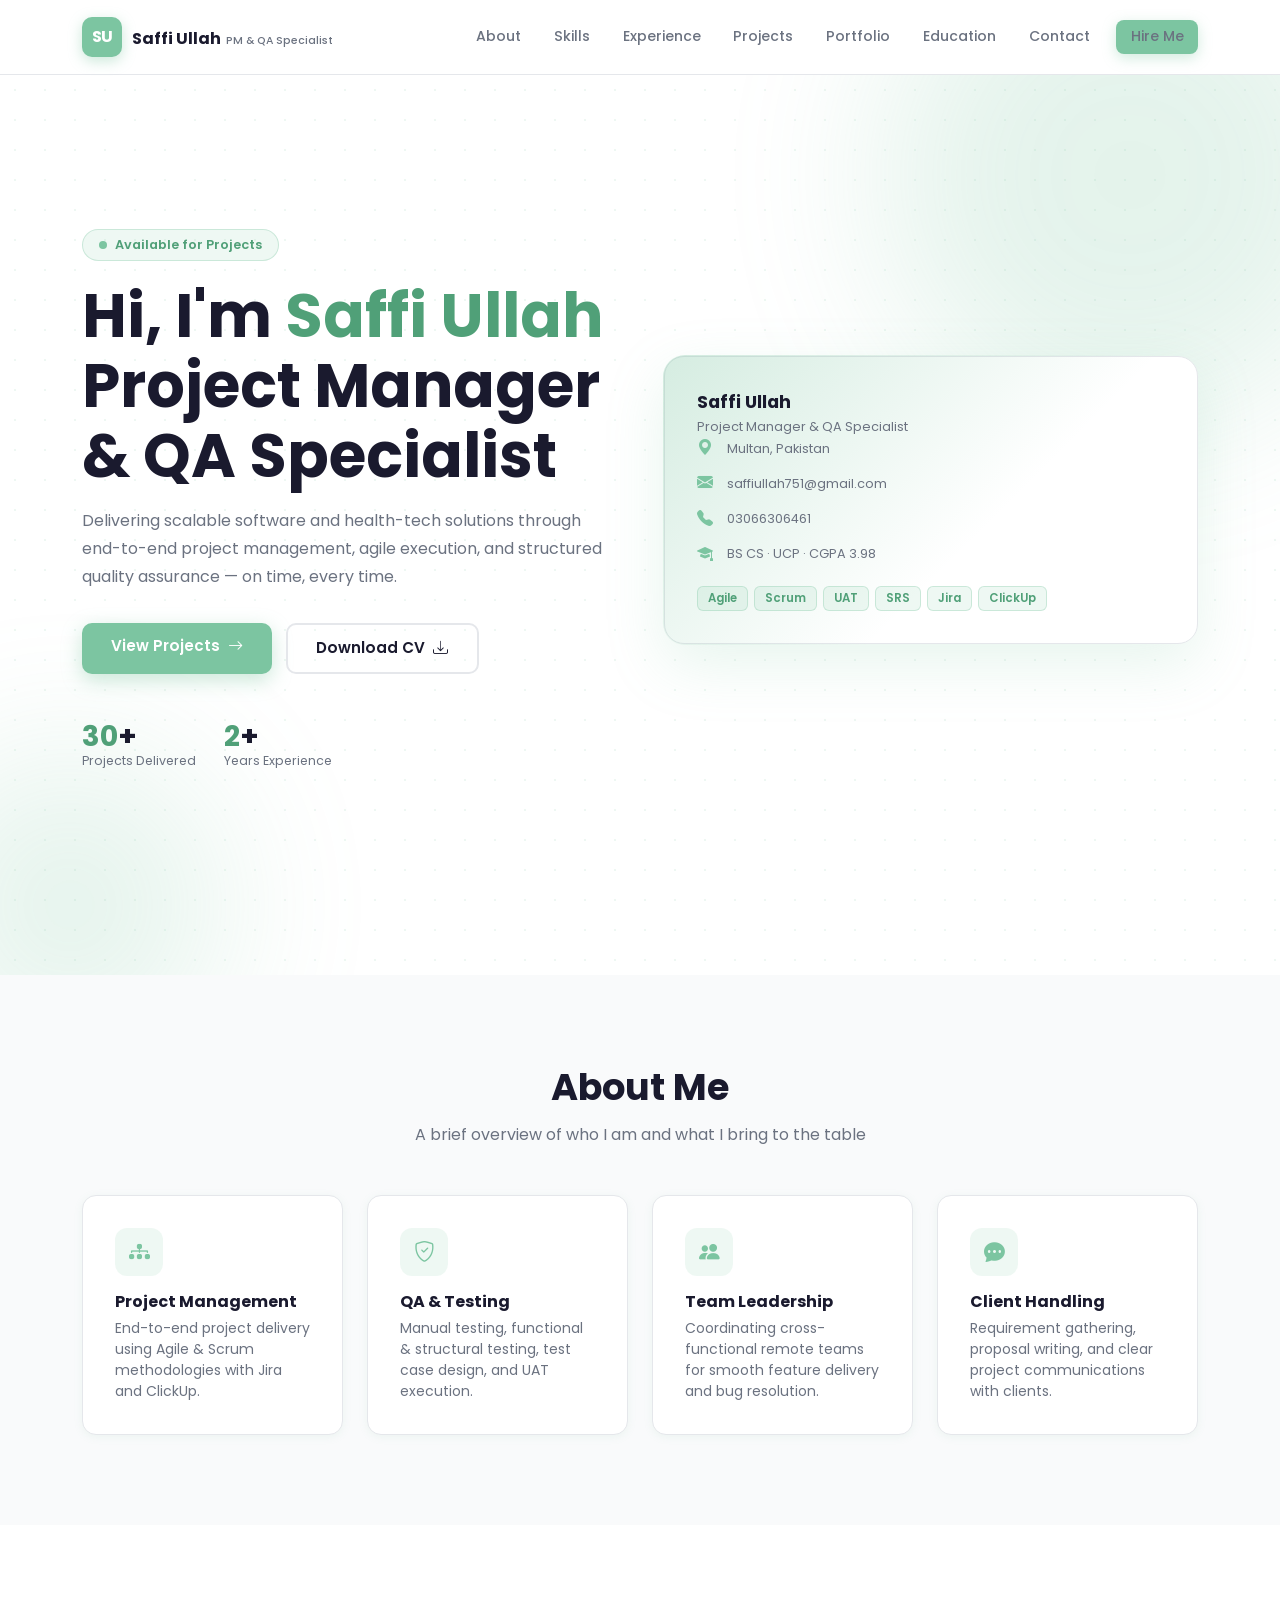
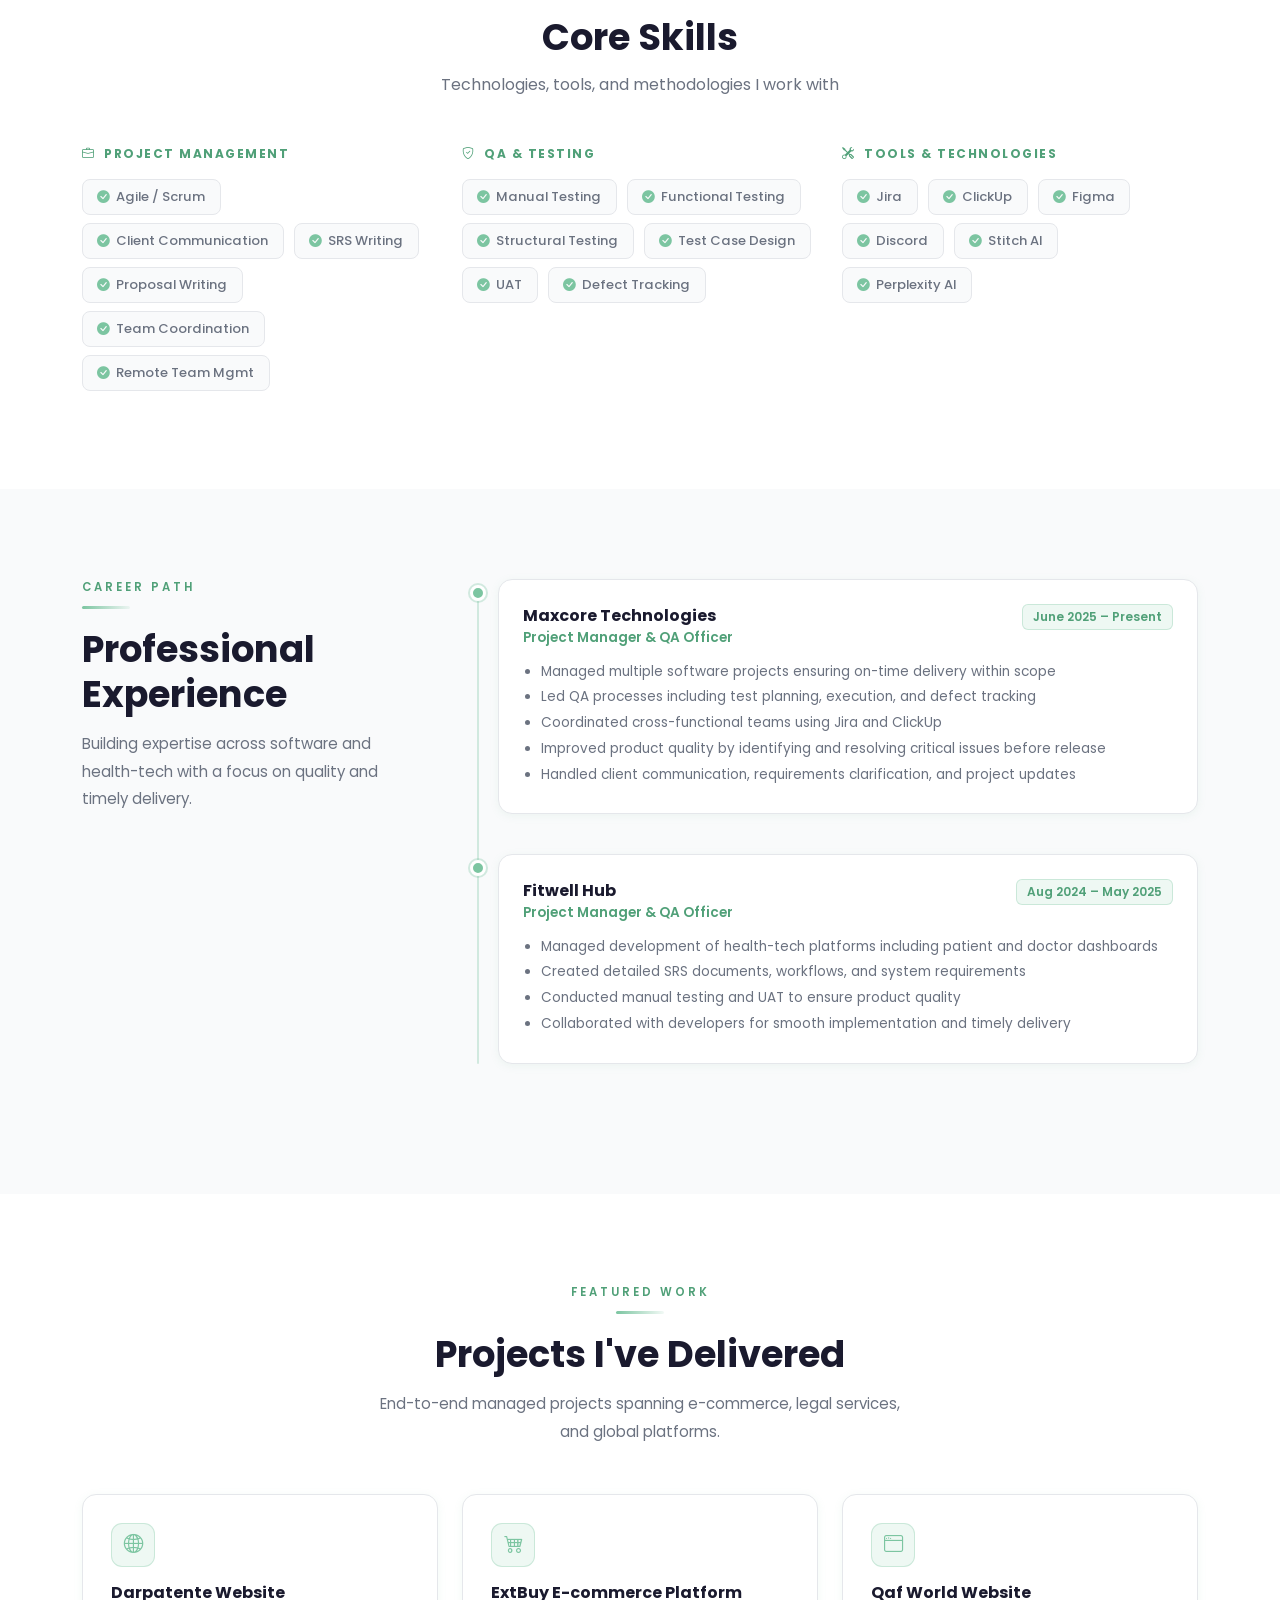
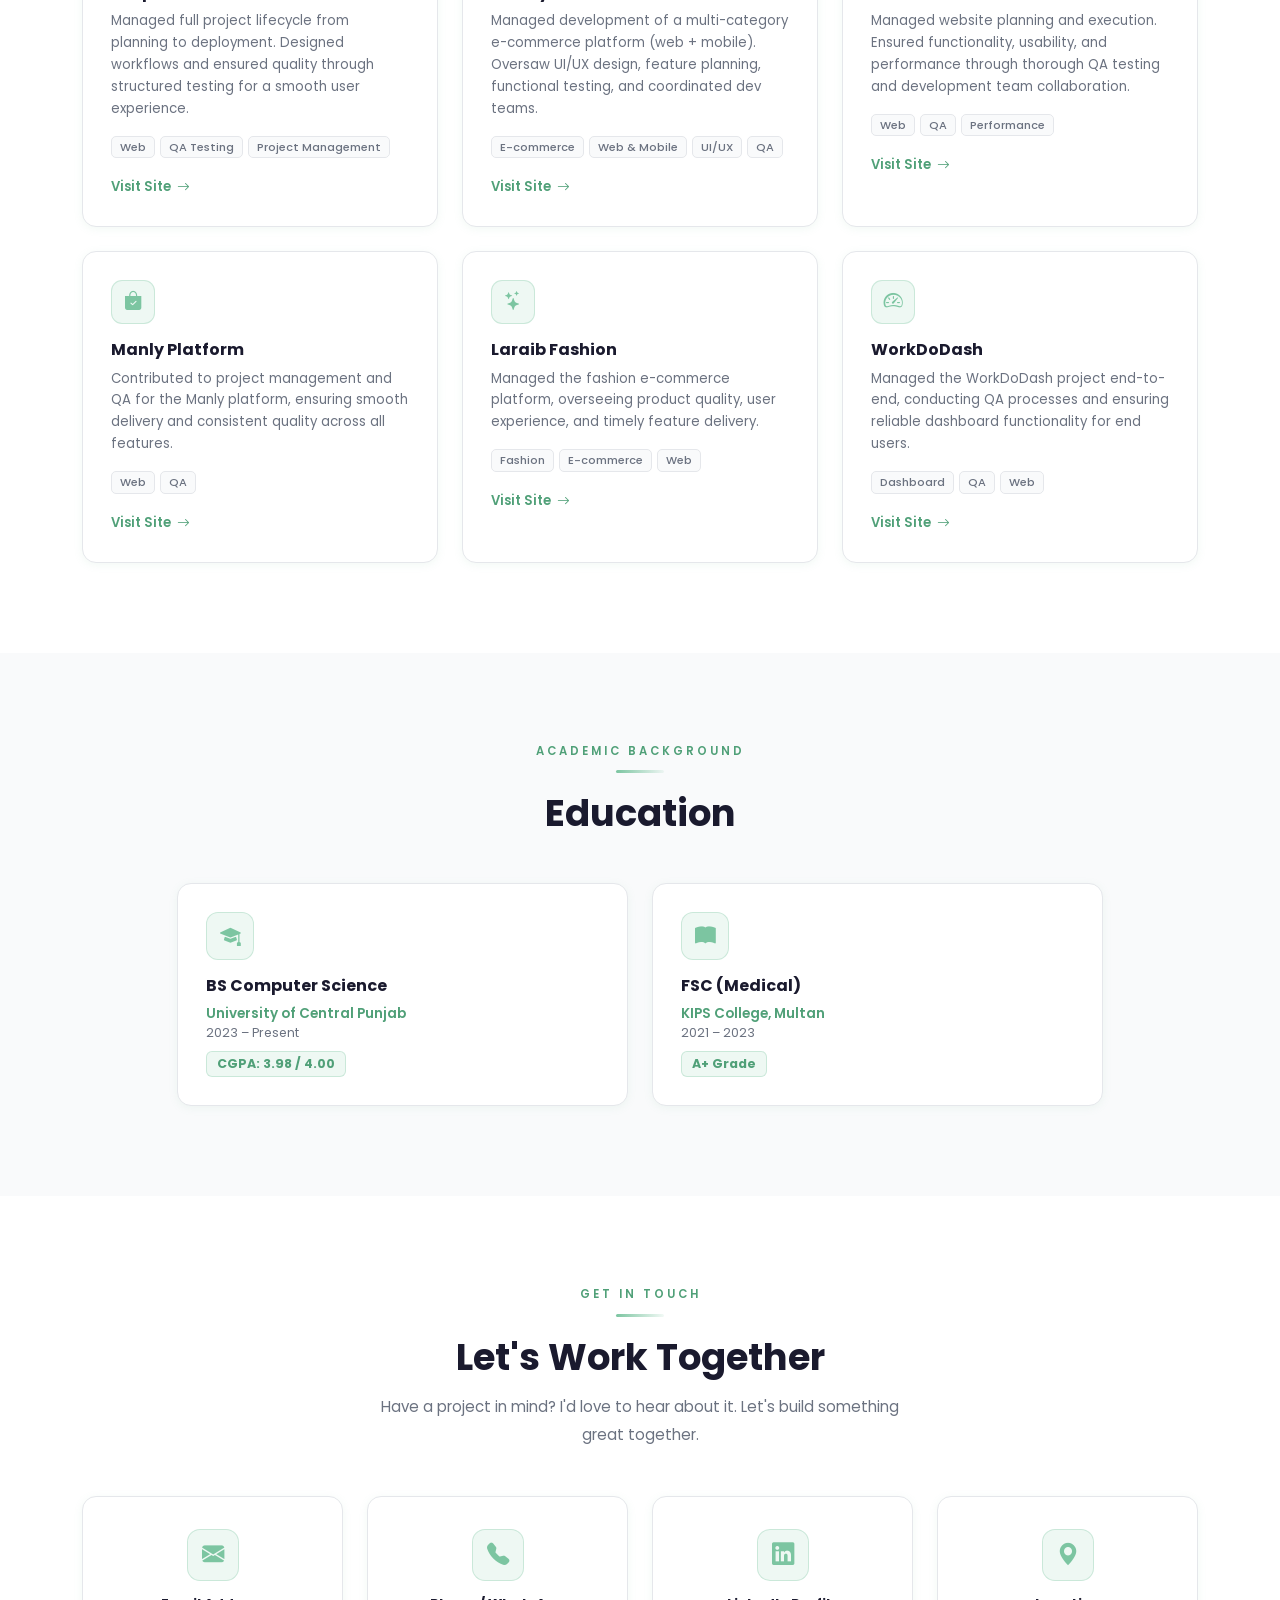
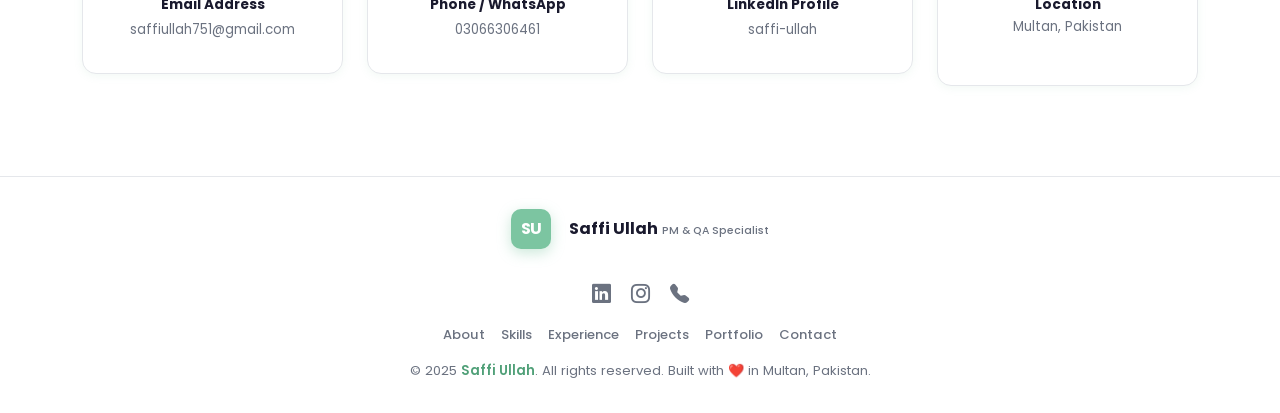
==== index.html @ de051c97 "add new portfolio items, update hero section, and implement theme-based stylesheet" ====
<!DOCTYPE html>
<html lang="en">

<head>
  <meta charset="UTF-8" />
  <meta name="viewport" content="width=device-width, initial-scale=1.0" />
  <title>Saffi Ullah – Project Manager & QA Specialist</title>
  <link
    href="https://fonts.googleapis.com/css2?family=Poppins:ital,wght@0,400;0,500;0,600;0,700;1,400;1,500;1,600;1,700&display=swap"
    rel="stylesheet" />
  <link href="https://cdn.jsdelivr.net/npm/bootstrap@5.3.3/dist/css/bootstrap.min.css" rel="stylesheet" />
  <link href="https://cdn.jsdelivr.net/npm/bootstrap-icons@1.11.3/font/bootstrap-icons.min.css" rel="stylesheet" />
  <link rel="stylesheet" href="assets/style.css">
</head>

<body>

  <!-- ═══════════════════════ NAVBAR ═══════════════════════ -->
  <nav class="navbar navbar-expand-lg" id="mainNav">
    <div class="container">
      <a class="navbar-brand" href="index.html">
        <div class="logo-mark">SU</div>
        <div class="logo-text">
          <span class="logo-name">Saffi Ullah</span>
          <span class="logo-role">PM & QA Specialist</span>
        </div>
      </a>
      <button class="navbar-toggler" type="button" data-bs-toggle="collapse" data-bs-target="#navMenu">
        <i class="bi bi-list" style="font-size:1.5rem;"></i>
      </button>
      <div class="collapse navbar-collapse justify-content-end" id="navMenu">
        <ul class="navbar-nav align-items-lg-center gap-lg-1">
          <li class="nav-item"><a class="nav-link" href="#about">About</a></li>
          <li class="nav-item"><a class="nav-link" href="#skills">Skills</a></li>
          <li class="nav-item"><a class="nav-link" href="#experience">Experience</a></li>
          <li class="nav-item"><a class="nav-link" href="#projects">Projects</a></li>
          <li class="nav-item"><a class="nav-link" href="portofolio.html">Portfolio</a></li>
          <li class="nav-item"><a class="nav-link" href="#education">Education</a></li>
          <li class="nav-item"><a class="nav-link" href="#contact">Contact</a></li>
          <li class="nav-item ms-lg-2"><a class="nav-link btn-hire" href="#contact">Hire Me</a></li>
        </ul>
      </div>
    </div>
  </nav>

  <!-- ═══════════════════════ HERO ═══════════════════════ -->
  <section id="hero">
    <div class="hero-blob blob-1"></div>
    <div class="hero-blob blob-2"></div>
    <div class="hero-dots"></div>
    <div class="container position-relative">
      <div class="row align-items-center g-5">
        <div class="col-lg-6">
          <div class="hero-badge"><span class="dot"></span> Available for Projects</div>
          <h1 class="hero-title">
            Hi, I'm <span class="accent-word">Saffi Ullah</span><br>
            Project Manager<br>& QA Specialist
          </h1>
          <p class="hero-desc">
            Delivering scalable software and health-tech solutions through end-to-end project management, agile
            execution, and structured quality assurance — on time, every time.
          </p>
          <div class="hero-actions">
            <a href="portofolio.html" class="btn-primary-accent">View Projects &nbsp;<i
                class="bi bi-arrow-right"></i></a>
            <a href="assets/CV/Saffi Ullah - Professional Cv.pdf" download target="_blank"
              class="btn-outline-accent">Download
              CV &nbsp;<i class="bi bi-download"></i></a>
          </div>
          <div class="hero-stats">
            <div class="stat-item">
              <div class="stat-num"><span>30</span>+</div>
              <div class="stat-label">Projects Delivered</div>
            </div>
            <div class="stat-item">
              <div class="stat-num"><span>2</span>+</div>
              <div class="stat-label">Years Experience</div>
            </div>
          </div>
        </div>
        <div class="col-lg-6">
          <div class="hero-card">
            <div style="display:flex; align-items:center; justify-content:center; flex-wrap:wrap;">
              <div style="flex: 1 1 auto;">
                <div class="hc-name">Saffi Ullah</div>
                <div class="hc-role">Project Manager & QA Specialist</div>
              </div>

              <!-- Profile Image -->


            </div>

            <!-- <hr class="hc-divider" /> -->
            <div class="hc-info-row"><i class="bi bi-geo-alt-fill"></i><span>Multan, Pakistan</span></div>
            <div class="hc-info-row"><i class="bi bi-envelope-fill"></i><span>saffiullah751@gmail.com</span></div>
            <div class="hc-info-row"><i class="bi bi-telephone-fill"></i><span>03066306461</span></div>
            <div class="hc-info-row"><i class="bi bi-mortarboard-fill"></i><span>BS CS · UCP · CGPA 3.98</span></div>
            <div class="hc-tags">
              <span class="hc-tag">Agile</span>
              <span class="hc-tag">Scrum</span>
              <span class="hc-tag">UAT</span>
              <span class="hc-tag">SRS</span>
              <span class="hc-tag">Jira</span>
              <span class="hc-tag">ClickUp</span>
            </div>
          </div>
        </div>
      </div>
    </div>
  </section>

  <!-- ═══════════════════════ ABOUT ═══════════════════════ -->
  <section id="about">
    <div class="container">
      <div class="text-center mb-5 reveal">
        <div class="accent-line mx-auto"></div>
        <h2 class="section-title">About Me</h2>
        <p class="section-sub">A brief overview of who I am and what I bring to the table</p>
      </div>
      <div class="row g-4">
        <div class="col-md-6 col-lg-3 reveal delay-1">
          <div class="about-card">
            <div class="about-icon"><i class="bi bi-diagram-3-fill"></i></div>
            <h5>Project Management</h5>
            <p>End-to-end project delivery using Agile & Scrum methodologies with Jira and ClickUp.</p>
          </div>
        </div>
        <div class="col-md-6 col-lg-3 reveal delay-2">
          <div class="about-card">
            <div class="about-icon"><i class="bi bi-shield-check"></i></div>
            <h5>QA & Testing</h5>
            <p>Manual testing, functional & structural testing, test case design, and UAT execution.</p>
          </div>
        </div>
        <div class="col-md-6 col-lg-3 reveal delay-3">
          <div class="about-card">
            <div class="about-icon"><i class="bi bi-people-fill"></i></div>
            <h5>Team Leadership</h5>
            <p>Coordinating cross-functional remote teams for smooth feature delivery and bug resolution.</p>
          </div>
        </div>
        <div class="col-md-6 col-lg-3 reveal delay-4">
          <div class="about-card">
            <div class="about-icon"><i class="bi bi-chat-dots-fill"></i></div>
            <h5>Client Handling</h5>
            <p>Requirement gathering, proposal writing, and clear project communications with clients.</p>
          </div>
        </div>
      </div>
    </div>
  </section>

  <!-- ===== SKILLS ===== -->
  <section id="skills">
    <div class="container">
      <div class="text-center mb-5 reveal">
        <div class="accent-line mx-auto"></div>
        <h2 class="section-title">Core Skills</h2>
        <p class="section-sub">Technologies, tools, and methodologies I work with</p>
      </div>
      <div class="row g-4">
        <div class="col-md-4 reveal delay-1">
          <div class="skill-group-title"><i class="bi bi-briefcase me-1"></i> Project Management</div>
          <div>
            <span class="skill-pill"><i class="bi bi-check-circle-fill"></i> Agile / Scrum</span>
            <span class="skill-pill"><i class="bi bi-check-circle-fill"></i> Client Communication</span>
            <span class="skill-pill"><i class="bi bi-check-circle-fill"></i> SRS Writing</span>
            <span class="skill-pill"><i class="bi bi-check-circle-fill"></i> Proposal Writing</span>
            <span class="skill-pill"><i class="bi bi-check-circle-fill"></i> Team Coordination</span>
            <span class="skill-pill"><i class="bi bi-check-circle-fill"></i> Remote Team Mgmt</span>
          </div>
        </div>
        <div class="col-md-4 reveal delay-2">
          <div class="skill-group-title"><i class="bi bi-shield-check me-1"></i> QA & Testing</div>
          <div>
            <span class="skill-pill"><i class="bi bi-check-circle-fill"></i> Manual Testing</span>
            <span class="skill-pill"><i class="bi bi-check-circle-fill"></i> Functional Testing</span>
            <span class="skill-pill"><i class="bi bi-check-circle-fill"></i> Structural Testing</span>
            <span class="skill-pill"><i class="bi bi-check-circle-fill"></i> Test Case Design</span>
            <span class="skill-pill"><i class="bi bi-check-circle-fill"></i> UAT</span>
            <span class="skill-pill"><i class="bi bi-check-circle-fill"></i> Defect Tracking</span>
          </div>
        </div>
        <div class="col-md-4 reveal delay-3">
          <div class="skill-group-title"><i class="bi bi-tools me-1"></i> Tools & Technologies</div>
          <div>
            <span class="skill-pill"><i class="bi bi-check-circle-fill"></i> Jira</span>
            <span class="skill-pill"><i class="bi bi-check-circle-fill"></i> ClickUp</span>
            <span class="skill-pill"><i class="bi bi-check-circle-fill"></i> Figma</span>
            <span class="skill-pill"><i class="bi bi-check-circle-fill"></i> Discord</span>
            <span class="skill-pill"><i class="bi bi-check-circle-fill"></i> Stitch AI</span>
            <span class="skill-pill"><i class="bi bi-check-circle-fill"></i> Perplexity AI</span>
          </div>
        </div>
      </div>
    </div>
  </section>

  <!-- ═══════════════════════ EXPERIENCE ═══════════════════════ -->
  <section id="experience">
    <div class="container">
      <div class="row g-5">
        <div class="col-lg-4 reveal-left">
          <div class="section-label">Career Path</div>
          <div class="divider"></div>
          <h2 class="section-title">Professional<br>Experience</h2>
          <p class="section-desc">Building expertise across software and health-tech with a focus on quality and timely
            delivery.</p>
        </div>
        <div class="col-lg-8 reveal-right">
          <div class="timeline">
            <div class="timeline-item">
              <div class="timeline-dot"></div>
              <div class="timeline-card">
                <div class="timeline-header">
                  <div>
                    <div class="timeline-company">Maxcore Technologies</div>
                    <div class="timeline-role">Project Manager & QA Officer</div>
                  </div>
                  <span class="timeline-period">June 2025 – Present</span>
                </div>
                <ul class="timeline-list">
                  <li>Managed multiple software projects ensuring on-time delivery within scope</li>
                  <li>Led QA processes including test planning, execution, and defect tracking</li>
                  <li>Coordinated cross-functional teams using Jira and ClickUp</li>
                  <li>Improved product quality by identifying and resolving critical issues before release</li>
                  <li>Handled client communication, requirements clarification, and project updates</li>
                </ul>
              </div>
            </div>
            <div class="timeline-item">
              <div class="timeline-dot"></div>
              <div class="timeline-card">
                <div class="timeline-header">
                  <div>
                    <div class="timeline-company">Fitwell Hub</div>
                    <div class="timeline-role">Project Manager & QA Officer</div>
                  </div>
                  <span class="timeline-period">Aug 2024 – May 2025</span>
                </div>
                <ul class="timeline-list">
                  <li>Managed development of health-tech platforms including patient and doctor dashboards</li>
                  <li>Created detailed SRS documents, workflows, and system requirements</li>
                  <li>Conducted manual testing and UAT to ensure product quality</li>
                  <li>Collaborated with developers for smooth implementation and timely delivery</li>
                </ul>
              </div>
            </div>
          </div>
        </div>
      </div>
    </div>
  </section>

  <!-- ═══════════════════════ PROJECTS ═══════════════════════ -->
  <section id="projects">
    <div class="container">
      <div class="text-center mb-5 reveal">
        <div class="section-label">Featured Work</div>
        <div class="divider mx-auto"></div>
        <h2 class="section-title">Projects I've Delivered</h2>
        <p class="section-desc mx-auto">End-to-end managed projects spanning e-commerce, legal services, and global
          platforms.</p>
      </div>
      <div class="row g-4">
        <div class="col-md-6 col-lg-4 reveal delay-1">
          <div class="project-card">
            <div class="project-icon"><i class="bi bi-globe2"></i></div>
            <h5>Darpatente Website</h5>
            <p>Managed full project lifecycle from planning to deployment. Designed workflows and ensured quality
              through structured testing for a smooth user experience.</p>
            <div class="project-tags"><span class="project-tag">Web</span><span class="project-tag">QA
                Testing</span><span class="project-tag">Project Management</span></div>
            <a href="https://www.darpatente.com/" target="_blank" class="project-link">Visit Site <i
                class="bi bi-arrow-right"></i></a>
          </div>
        </div>
        <div class="col-md-6 col-lg-4 reveal delay-2">
          <div class="project-card">
            <div class="project-icon"><i class="bi bi-cart4"></i></div>
            <h5>ExtBuy E-commerce Platform</h5>
            <p>Managed development of a multi-category e-commerce platform (web + mobile). Oversaw UI/UX design, feature
              planning, functional testing, and coordinated dev teams.</p>
            <div class="project-tags"><span class="project-tag">E-commerce</span><span class="project-tag">Web &
                Mobile</span><span class="project-tag">UI/UX</span><span class="project-tag">QA</span></div>
            <a href="https://extbuy.om/" target="_blank" class="project-link">Visit Site <i
                class="bi bi-arrow-right"></i></a>
          </div>
        </div>
        <div class="col-md-6 col-lg-4 reveal delay-3">
          <div class="project-card">
            <div class="project-icon"><i class="bi bi-window"></i></div>
            <h5>Qaf World Website</h5>
            <p>Managed website planning and execution. Ensured functionality, usability, and performance through
              thorough QA testing and development team collaboration.</p>
            <div class="project-tags"><span class="project-tag">Web</span><span class="project-tag">QA</span><span
                class="project-tag">Performance</span></div>
            <a href="https://qafworld.com/" target="_blank" class="project-link">Visit Site <i
                class="bi bi-arrow-right"></i></a>
          </div>
        </div>
        <div class="col-md-6 col-lg-4 reveal delay-1">
          <div class="project-card">
            <div class="project-icon"><i class="bi bi-bag-check-fill"></i></div>
            <h5>Manly Platform</h5>
            <p>Contributed to project management and QA for the Manly platform, ensuring smooth delivery and consistent
              quality across all features.</p>
            <div class="project-tags"><span class="project-tag">Web</span><span class="project-tag">QA</span></div>
            <a href="https://manly.nl/" target="_blank" class="project-link">Visit Site <i
                class="bi bi-arrow-right"></i></a>
          </div>
        </div>
        <div class="col-md-6 col-lg-4 reveal delay-2">
          <div class="project-card">
            <div class="project-icon"><i class="bi bi-stars"></i></div>
            <h5>Laraib Fashion</h5>
            <p>Managed the fashion e-commerce platform, overseeing product quality, user experience, and timely feature
              delivery.</p>
            <div class="project-tags"><span class="project-tag">Fashion</span><span
                class="project-tag">E-commerce</span><span class="project-tag">Web</span></div>
            <a href="https://laraibfashion.foryouwin.com/" target="_blank" class="project-link">Visit Site <i
                class="bi bi-arrow-right"></i></a>
          </div>
        </div>
        <div class="col-md-6 col-lg-4 reveal delay-3">
          <div class="project-card">
            <div class="project-icon"><i class="bi bi-speedometer2"></i></div>
            <h5>WorkDoDash</h5>
            <p>Managed the WorkDoDash project end-to-end, conducting QA processes and ensuring reliable dashboard
              functionality for end users.</p>
            <div class="project-tags"><span class="project-tag">Dashboard</span><span class="project-tag">QA</span><span
                class="project-tag">Web</span></div>
            <a href="https://workdodash.jojig.shop" target="_blank" class="project-link">Visit Site <i
                class="bi bi-arrow-right"></i></a>
          </div>
        </div>
      </div>
    </div>
  </section>



  <!-- ═══════════════════════ EDUCATION ═══════════════════════ -->
  <section id="education">
    <div class="container">
      <div class="text-center mb-5 reveal">
        <div class="section-label">Academic Background</div>
        <div class="divider mx-auto"></div>
        <h2 class="section-title">Education</h2>
      </div>
      <div class="row g-4 justify-content-center">
        <div class="col-md-6 col-lg-5 reveal delay-1">
          <div class="edu-card">
            <div class="edu-icon"><i class="bi bi-mortarboard-fill"></i></div>
            <h5>BS Computer Science</h5>
            <div class="institution">University of Central Punjab</div>
            <div class="period">2023 – Present</div>
            <span class="cgpa-badge">CGPA: 3.98 / 4.00</span>
          </div>
        </div>
        <div class="col-md-6 col-lg-5 reveal delay-2">
          <div class="edu-card">
            <div class="edu-icon"><i class="bi bi-book-fill"></i></div>
            <h5>FSC (Medical)</h5>
            <div class="institution">KIPS College, Multan</div>
            <div class="period">2021 – 2023</div>
            <span class="cgpa-badge">A+ Grade</span>
          </div>
        </div>
      </div>
    </div>
  </section>

  <!-- ═══════════════════════ CONTACT ═══════════════════════ -->
  <section id="contact">
    <div class="container">
      <div class="text-center mb-5 reveal">
        <div class="section-label">Get In Touch</div>
        <div class="divider mx-auto"></div>
        <h2 class="section-title">Let's Work Together</h2>
        <p class="section-desc mx-auto">Have a project in mind? I'd love to hear about it. Let's build something great
          together.</p>
      </div>
      <div class="row justify-content-center g-4">
        <div class="col-sm-6 col-md-3 reveal delay-1">
          <a href="mailto:saffiullah751@gmail.com">
            <div class="contact-card text-center">
              <div class="contact-icon mx-auto"><i class="bi bi-envelope-fill"></i></div>
              <h6>Email Address</h6>
              <a href="mailto:saffiullah751@gmail.com">saffiullah751@gmail.com</a>
            </div>
          </a>
        </div>
        <div class="col-sm-6 col-md-3 reveal delay-2">
          <a href="tel:03066306461">
            <div class="contact-card text-center">
              <div class="contact-icon mx-auto"><i class="bi bi-telephone-fill"></i></div>
              <h6>Phone / WhatsApp</h6>
              <a href="tel:03066306461">03066306461</a>
            </div>
          </a>
        </div>
        <div class="col-sm-6 col-md-3 reveal delay-3">
          <a href="https://www.linkedin.com/in/saffi-ullah-2b63b5321" target="_blank">
            <div class="contact-card text-center">
              <div class="contact-icon mx-auto"><i class="bi bi-linkedin"></i></div>
              <h6>LinkedIn Profile</h6>
              <a href="https://www.linkedin.com/in/saffi-ullah-2b63b5321" target="_blank">saffi-ullah</a>
            </div>
          </a>
        </div>
        <div class="col-sm-6 col-md-3 reveal delay-4">
          <a href="https://maps.app.goo.gl/H97p7R8K3Yg88N4o6">
            <div class="contact-card text-center">
              <div class="contact-icon mx-auto"><i class="bi bi-geo-alt-fill"></i></div>
              <h6>Location</h6>
              <p>Multan, Pakistan</p>
            </div>
          </a>
        </div>
      </div>
    </div>
  </section>

  <!-- ═══════════════════════ FOOTER ═══════════════════════ -->
  <footer>
    <div class="container">
      <a class="navbar-brand justify-content-center d-inline-flex mb-3" href="#hero">
        <div class="logo-mark me-2">SU</div>
        <div class="logo-text">
          <span class="logo-name">Saffi Ullah</span>
          <span class="logo-role">PM & QA Specialist</span>
        </div>
      </a>
      <div class="social-icons">
        <a href="https://www.linkedin.com/in/saffi-ullah-2b63b5321" target="_blank"><i class="bi bi-linkedin"></i></a>
        <a href="https://www.instagram.com/saffi_digital_dna?igsh=MW15eHNmMWEzOTBpOA=="><i
            class="bi bi-instagram"></i></a>
        <a href="tel:03066306461"><i class="bi bi-telephone-fill"></i></a>
      </div>
      <div class="mt-3 d-flex gap-3 justify-content-center flex-wrap">
        <a href="#about" style="font-size:.82rem;font-weight:500;color:var(--text-gray);">About</a>
        <a href="#skills" style="font-size:.82rem;font-weight:500;color:var(--text-gray);">Skills</a>
        <a href="#experience" style="font-size:.82rem;font-weight:500;color:var(--text-gray);">Experience</a>
        <a href="#projects" style="font-size:.82rem;font-weight:500;color:var(--text-gray);">Projects</a>
        <a href="#portfolio" style="font-size:.82rem;font-weight:500;color:var(--text-gray);">Portfolio</a>
        <a href="#contact" style="font-size:.82rem;font-weight:500;color:var(--text-gray);">Contact</a>
      </div>
      <p class="mt-3">© 2025 <span class="accent">Saffi Ullah</span>. All rights reserved. Built with ❤️ in Multan,
        Pakistan.</p>
    </div>
  </footer>

  <!-- BACK TO TOP -->
  <button id="backTop" onclick="window.scrollTo({top:0,behavior:'smooth'})">
    <i class="bi bi-arrow-up"></i>
  </button>

  <script src="https://cdn.jsdelivr.net/npm/bootstrap@5.3.3/dist/js/bootstrap.bundle.min.js"></script>
  <script src="assets/script.js"></script>
</body>

</html>
---- assets/style.css ----
/* ===== CSS VARIABLES ===== */
:root {
    --accent: rgb(124, 197, 161);
    --accent-dark: rgb(80, 160, 120);
    --accent-light: rgba(124, 197, 161, 0.13);
    --accent-mid: rgba(124, 197, 161, 0.32);
    --text-dark: #1a1a2e;
    --text-gray: #6b7280;
    --text-light: #9ca3af;
    --bg-white: #ffffff;
    --bg-soft: #f9fafb;
    --border: #e5e7eb;
    --shadow-sm: 0 2px 8px rgba(124, 197, 161, 0.10);
    --shadow-md: 0 8px 32px rgba(124, 197, 161, 0.15);
    --shadow-lg: 0 20px 60px rgba(124, 197, 161, 0.18);
    --radius: 14px;
    --transition: 0.3s cubic-bezier(0.4, 0, 0.2, 1);
}

*,
*::before,
*::after {
    box-sizing: border-box;
    margin: 0;
    padding: 0;
}

html {
    scroll-behavior: smooth;
}

body {
    font-family: "Poppins", sans-serif;
    font-weight: 400;
    font-style: normal;
    color: var(--text-dark);
    background-color: var(--bg-white);
    overflow-x: hidden;
}

h1,
h2,
h3,
h4,
h5,
h6 {
    font-weight: 700;
    color: var(--text-dark);
}

p,
li,
span {
    color: var(--text-gray);
}

a {
    text-decoration: none;
}

::-webkit-scrollbar {
    width: 6px;
}

::-webkit-scrollbar-track {
    background: var(--bg-soft);
}

::-webkit-scrollbar-thumb {
    background: var(--accent);
    border-radius: 3px;
}

section {
    padding: 90px 0;
}

/* ===== SECTION LABELS ===== */
.section-label {
    font-size: 0.72rem;
    font-weight: 600;
    letter-spacing: 3px;
    text-transform: uppercase;
    color: var(--accent-dark);
    margin-bottom: 10px;
}

.section-title {
    font-size: clamp(1.6rem, 4vw, 2.3rem);
    font-weight: 700;
    margin-bottom: 14px;
    line-height: 1.2;
}

.section-desc {
    color: var(--text-gray);
    font-size: 0.94rem;
    max-width: 540px;
    line-height: 1.85;
    margin-bottom: 48px;
}

.divider {
    width: 48px;
    height: 3px;
    background: linear-gradient(90deg, var(--accent), rgba(124, 197, 161, 0.1));
    border-radius: 2px;
    margin-bottom: 18px;
}

/* ===== NAVBAR ===== */
.navbar {
    background: rgba(255, 255, 255, 0.92);
    backdrop-filter: blur(40px);
    -webkit-backdrop-filter: blur(40px);
    border-bottom: 1px solid var(--border);
    padding: 0.75rem 0;
    position: sticky;
    top: 0;
    z-index: 1000;
    transition: box-shadow var(--transition);
}

.navbar.scrolled {
    box-shadow: var(--shadow-md);
}

.navbar-brand {
    display: flex;
    align-items: center;
    gap: 10px;
}

.logo-mark {
    width: 40px;
    height: 40px;
    background: var(--accent);
    border-radius: 10px;
    display: flex;
    align-items: center;
    justify-content: center;
    font-weight: 700;
    font-size: 1rem;
    color: #fff;
    letter-spacing: -0.5px;
    box-shadow: 0 4px 14px rgba(124, 197, 161, 0.4);
    flex-shrink: 0;
    transition: transform var(--transition), box-shadow var(--transition);
}

.navbar-brand:hover .logo-mark {
    transform: rotate(-6deg) scale(1.08);
    box-shadow: 0 6px 20px rgba(124, 197, 161, 0.5);
}

.logo-name {
    font-size: 1rem;
    font-weight: 700;
    color: var(--text-dark);
    line-height: 1.1;
}

.logo-role {
    font-size: 0.67rem;
    color: var(--text-gray);
    font-weight: 500;
}

.navbar-nav .nav-link {
    font-size: 0.88rem;
    font-weight: 500;
    color: var(--text-gray) !important;
    padding: 0.4rem 0.9rem !important;
    border-radius: 8px;
    transition: color var(--transition), background var(--transition);
}

.navbar-nav .nav-link:hover,
.navbar-nav .nav-link.active {
    color: var(--accent-dark) !important;
    background: var(--accent-light);
}

.btn-hire {
    background: var(--accent);
    color: #fff !important;
    border-radius: 8px;
    font-size: 0.88rem;
    font-weight: 600;
    padding: 0.45rem 1.2rem !important;
    transition: transform var(--transition), box-shadow var(--transition);
    box-shadow: 0 4px 14px rgba(124, 197, 161, 0.35);
}

.btn-hire:hover {
    transform: translateY(-2px);
    box-shadow: 0 8px 22px rgba(124, 197, 161, 0.45);
}

.navbar-toggler {
    border: none;
    color: var(--text-dark);
}

.navbar-toggler:focus {
    box-shadow: none;
}

/* ===== HERO ===== */
#hero {
    min-height: 100vh;
    display: flex;
    align-items: center;
    position: relative;
    overflow: hidden;
    background: var(--bg-white);
    padding: 10px 0 60px;
}

.hero-blob {
    position: absolute;
    border-radius: 50%;
    filter: blur(80px);
    opacity: 0.20;
    pointer-events: none;
}

.blob-1 {
    width: 500px;
    height: 500px;
    background: var(--accent);
    top: -150px;
    right: -100px;
    animation: floatBlob 8s ease-in-out infinite;
}

.blob-2 {
    width: 300px;
    height: 300px;
    background: var(--accent);
    bottom: -80px;
    left: -80px;
    animation: floatBlob 10s ease-in-out infinite reverse;
}

@keyframes floatBlob {

    0%,
    100% {
        transform: translate(0, 0) scale(1)
    }

    50% {
        transform: translate(20px, -20px) scale(1.05)
    }
}

.hero-dots {
    position: absolute;
    inset: 0;
    background-image: radial-gradient(circle, rgba(124, 197, 161, 0.13) 1.5px, transparent 1.5px);
    background-size: 30px 30px;
    pointer-events: none;
}

.hero-badge {
    display: inline-flex;
    align-items: center;
    gap: 8px;
    background: var(--accent-light);
    border: 1px solid var(--accent-mid);
    border-radius: 50px;
    padding: 0.35rem 1rem;
    font-size: 0.8rem;
    font-weight: 600;
    color: var(--accent-dark) !important;
    margin-bottom: 1.25rem;
    animation: fadeUp 0.6s ease both;
}

.hero-badge .dot {
    width: 8px;
    height: 8px;
    background: var(--accent);
    border-radius: 50%;
    animation: pulse 2s infinite;
}

@keyframes pulse {

    0%,
    100% {
        transform: scale(1);
        opacity: 1
    }

    50% {
        transform: scale(1.4);
        opacity: 0.6
    }
}

.hero-title {
    font-size: clamp(2.2rem, 5vw, 3.8rem);
    font-weight: 700;
    color: var(--text-dark);
    line-height: 1.15;
    margin-bottom: 1rem;
    animation: fadeUp 0.7s ease 0.1s both;
}

.hero-title .accent-word {
    color: var(--accent-dark);
}

.hero-desc {
    font-size: 1rem;
    color: var(--text-gray);
    max-width: 520px;
    line-height: 1.75;
    margin-bottom: 2rem;
    animation: fadeUp 0.7s ease 0.2s both;
}

.hero-actions {
    display: flex;
    flex-wrap: wrap;
    gap: 14px;
    animation: fadeUp 0.7s ease 0.3s both;
}

.btn-primary-accent {
    background: var(--accent);
    color: #fff;
    border: none;
    border-radius: 10px;
    padding: 0.75rem 1.8rem;
    font-size: 0.95rem;
    font-weight: 600;
    font-family: "Poppins", sans-serif;
    display: inline-block;
    transition: transform var(--transition), box-shadow var(--transition);
    box-shadow: 0 6px 20px rgba(124, 197, 161, 0.4);
}

.btn-primary-accent:hover {
    transform: translateY(-3px);
    box-shadow: 0 10px 28px rgba(124, 197, 161, 0.5);
    color: #fff;
}

.btn-outline-accent {
    background: transparent;
    color: var(--text-dark);
    border: 2px solid var(--border);
    border-radius: 10px;
    padding: 0.75rem 1.8rem;
    font-size: 0.95rem;
    font-weight: 600;
    font-family: "Poppins", sans-serif;
    display: inline-block;
    transition: border-color var(--transition), color var(--transition), transform var(--transition);
}

.btn-outline-accent:hover {
    border-color: var(--accent);
    color: var(--accent-dark);
    transform: translateY(-3px);
}

.hero-stats {
    display: flex;
    flex-wrap: wrap;
    gap: 28px;
    margin-top: 3rem;
    animation: fadeUp 0.7s ease 0.4s both;
}

.stat-num {
    font-size: 1.8rem;
    font-weight: 700;
    color: var(--text-dark);
    line-height: 1;
}

.stat-num span {
    color: var(--accent-dark);
}

.stat-label {
    font-size: 0.78rem;
    color: var(--text-gray);
    margin-top: 2px;
}

/* Hero right card */
.hero-card {
    background: var(--bg-white);
    border: 1px solid var(--border);
    border-radius: 20px;
    padding: 2rem;
    box-shadow: var(--shadow-lg);
    animation: fadeLeft 0.8s ease 0.2s both;
    position: relative;
}

.hero-card::before {
    content: '';
    position: absolute;
    top: -2px;
    left: -2px;
    right: -2px;
    bottom: -2px;
    border-radius: 22px;
    background: linear-gradient(135deg, var(--accent-mid), transparent 60%);
    z-index: -1;
}

.hc-avatar {
    width: 64px;
    height: 64px;
    background: var(--accent);
    border-radius: 16px;
    display: flex;
    align-items: center;
    justify-content: center;
    font-size: 1.5rem;
    font-weight: 700;
    color: #fff;
    margin-bottom: 1rem;
    box-shadow: 0 6px 20px rgba(124, 197, 161, 0.4);
}

.hc-name {
    font-size: 1.1rem;
    font-weight: 700;
    color: var(--text-dark);
    margin-bottom: 2px;
}

.hc-role {
    font-size: 0.8rem;
    color: var(--text-gray);
    /* margin-bottom: 1.25rem; */
}

.hc-info-row {
    display: flex;
    align-items: center;
    gap: 10px;
    margin-bottom: 0.7rem;
}

.hc-info-row i {
    color: var(--accent);
    font-size: 1rem;
    width: 20px;
    flex-shrink: 0;
}

.hc-info-row span {
    font-size: 0.8rem;
    color: var(--text-gray);
}

.hc-tags {
    display: flex;
    flex-wrap: wrap;
    gap: 6px;
    margin-top: 1.25rem;
}

.hc-tag {
    background: var(--accent-light);
    color: var(--accent-dark) !important;
    border-radius: 6px;
    padding: 3px 10px;
    font-size: 0.73rem;
    font-weight: 600;
    border: 1px solid var(--accent-mid);
}

/* ===== ABOUT ===== */
#about {
    background: var(--bg-soft);
}

.about-card {
    background: var(--bg-white);
    border: 1px solid var(--border);
    border-radius: var(--radius);
    padding: 2rem;
    box-shadow: var(--shadow-sm);
    transition: transform var(--transition), box-shadow var(--transition);
}

.about-card:hover {
    transform: translateY(-4px);
    box-shadow: var(--shadow-md);
}

.about-icon {
    width: 48px;
    height: 48px;
    background: var(--accent-light);
    border-radius: 12px;
    display: flex;
    align-items: center;
    justify-content: center;
    margin-bottom: 1rem;
}

.about-icon i {
    color: var(--accent);
    font-size: 1.3rem;
}

.about-card h5 {
    font-size: 1rem;
    color: var(--text-dark);
    margin-bottom: 0.4rem;
}

.about-card p {
    font-size: 0.875rem;
    color: var(--text-gray);
    margin: 0;
}

/* ===== SKILLS ===== */
#skills {
    background: var(--bg-white);
}

.skill-group-title {
    font-size: 0.75rem;
    font-weight: 700;
    text-transform: uppercase;
    letter-spacing: 1.5px;
    color: var(--accent-dark);
    margin-bottom: 1rem;
}

.skill-pill {
    display: inline-flex;
    align-items: center;
    gap: 6px;
    background: var(--bg-soft);
    border: 1px solid var(--border);
    border-radius: 8px;
    padding: 0.45rem 0.9rem;
    font-size: 0.82rem;
    font-weight: 500;
    color: var(--text-gray) !important;
    margin: 0 6px 8px 0;
    transition: background var(--transition), border-color var(--transition), color var(--transition), transform var(--transition);
}

.skill-pill:hover {
    background: var(--accent-light);
    border-color: var(--accent-mid);
    color: var(--accent-dark) !important;
    transform: translateY(-2px);
}

.skill-pill i {
    font-size: 0.8rem;
    color: var(--accent);
}

/* ===== EXPERIENCE ===== */
#experience {
    background: var(--bg-soft);
}

.timeline {
    position: relative;
    padding-left: 28px;
}

.timeline::before {
    content: '';
    position: absolute;
    left: 7px;
    top: 8px;
    bottom: 0;
    width: 2px;
    background: var(--accent-mid);
    border-radius: 1px;
}

.timeline-item {
    position: relative;
    margin-bottom: 2.5rem;
}

.timeline-dot {
    position: absolute;
    left: -28px;
    top: 6px;
    width: 16px;
    height: 16px;
    background: var(--accent);
    border-radius: 50%;
    border: 3px solid var(--bg-white);
    box-shadow: 0 0 0 2px var(--accent-mid);
}

.timeline-card {
    background: var(--bg-white);
    border: 1px solid var(--border);
    border-radius: var(--radius);
    padding: 1.5rem;
    box-shadow: var(--shadow-sm);
    transition: transform var(--transition), box-shadow var(--transition);
}

.timeline-card:hover {
    transform: translateY(-3px);
    box-shadow: var(--shadow-md);
}

.timeline-header {
    display: flex;
    justify-content: space-between;
    align-items: flex-start;
    flex-wrap: wrap;
    gap: 8px;
    margin-bottom: 0.75rem;
}

.timeline-company {
    font-size: 1rem;
    font-weight: 700;
    color: var(--text-dark);
}

.timeline-role {
    font-size: 0.85rem;
    color: var(--accent-dark);
    font-weight: 600;
}

.timeline-period {
    font-size: 0.75rem;
    background: var(--accent-light);
    color: var(--accent-dark) !important;
    border: 1px solid var(--accent-mid);
    border-radius: 6px;
    padding: 3px 10px;
    font-weight: 600;
    white-space: nowrap;
}

.timeline-list {
    padding-left: 1.1rem;
    margin: 0;
}

.timeline-list li {
    font-size: 0.85rem;
    color: var(--text-gray);
    margin-bottom: 4px;
    line-height: 1.6;
}

/* ===== PROJECTS ===== */
#projects {
    background: var(--bg-white);
}

.project-card {
    background: var(--bg-white);
    border: 1px solid var(--border);
    border-radius: var(--radius);
    padding: 1.75rem;
    height: 100%;
    box-shadow: var(--shadow-sm);
    transition: transform var(--transition), box-shadow var(--transition), border-color var(--transition);
    position: relative;
    overflow: hidden;
}

.project-card::after {
    content: '';
    position: absolute;
    top: 0;
    left: 0;
    right: 0;
    height: 3px;
    background: var(--accent);
    transform: scaleX(0);
    transition: transform var(--transition);
    transform-origin: left;
}

.project-card:hover {
    transform: translateY(-5px);
    box-shadow: var(--shadow-md);
    border-color: var(--accent-mid);
}

.project-card:hover::after {
    transform: scaleX(1);
}

.project-icon {
    width: 44px;
    height: 44px;
    background: var(--accent-light);
    border-radius: 11px;
    display: flex;
    align-items: center;
    justify-content: center;
    margin-bottom: 1rem;
    border: 1px solid var(--accent-mid);
}

.project-icon i {
    color: var(--accent);
    font-size: 1.2rem;
}

.project-card h5 {
    font-size: 1rem;
    font-weight: 700;
    color: var(--text-dark);
    margin-bottom: 0.5rem;
}

.project-card p {
    font-size: 0.83rem;
    color: var(--text-gray);
    line-height: 1.65;
    margin-bottom: 1rem;
}

.project-tags {
    display: flex;
    flex-wrap: wrap;
    gap: 5px;
    margin-bottom: 1rem;
}

.project-tag {
    font-size: 0.7rem;
    background: var(--bg-soft);
    color: var(--text-gray) !important;
    border: 1px solid var(--border);
    border-radius: 5px;
    padding: 2px 8px;
    font-weight: 500;
}

.project-link {
    display: inline-flex;
    align-items: center;
    gap: 6px;
    font-size: 0.82rem;
    font-weight: 600;
    color: var(--accent-dark) !important;
    transition: gap var(--transition);
}

.project-link:hover {
    gap: 10px;
    color: var(--accent) !important;
}

.project-link i {
    font-size: 0.8rem;
    color: inherit !important;
}

/* ===== PORTFOLIO ===== */
#portfolio {
    background: var(--bg-soft);
}

/* google icon as image */
.app-store-badge img {
    width: 20px;
    height: 20px;
    border-radius: 5px;
    background-color: var(--text-dark);
    margin-right: 5px;
    object-fit: cover;
}

/* — Web Platform Image Cards — */
.web-platform-card {
    background: var(--bg-white);
    border: 1px solid var(--border);
    border-radius: var(--radius);
    overflow: hidden;
    box-shadow: var(--shadow-sm);
    transition: transform var(--transition), box-shadow var(--transition), border-color var(--transition);
    display: flex;
    flex-direction: column;
    height: 100%;
}

.web-platform-card:hover {
    transform: translateY(-5px);
    box-shadow: var(--shadow-md);
    border-color: var(--accent-mid);
    text-decoration: none;
}

.wpc-img-wrap {
    position: relative;
    overflow: hidden;
    height: 160px;
    background: var(--bg-soft);
    flex-shrink: 0;
}

.wpc-img-wrap img {
    width: 100%;
    height: 100%;
    object-fit: cover;
    transition: transform 0.4s ease;
}

.web-platform-card:hover .wpc-img-wrap img {
    transform: scale(1.05);
}

.wpc-img-placeholder {
    width: 100%;
    height: 100%;
    background: linear-gradient(135deg, var(--accent-light) 0%, rgba(124, 197, 161, 0.05) 100%);
    display: flex;
    flex-direction: column;
    align-items: center;
    justify-content: center;
    gap: 8px;
}

.wpc-img-placeholder i {
    font-size: 2.2rem;
    color: var(--accent);
}

.wpc-img-placeholder span {
    font-size: 0.72rem;
    color: var(--text-light);
    font-weight: 500;
}

.wpc-overlay {
    position: absolute;
    inset: 0;
    background: rgba(124, 197, 161, 0.85);
    display: flex;
    align-items: center;
    justify-content: center;
    opacity: 0;
    transition: opacity var(--transition);
}

.web-platform-card:hover .wpc-overlay {
    opacity: 1;
}

.wpc-overlay span {
    color: #fff;
    font-size: 0.82rem;
    font-weight: 600;
    display: flex;
    align-items: center;
    gap: 6px;
}

.wpc-body {
    padding: 1rem 1.1rem 1.25rem;
    flex: 1;
    display: flex;
    flex-direction: column;
}

.wpc-title {
    font-size: 0.9rem;
    font-weight: 700;
    color: var(--text-dark);
    margin-bottom: 3px;
}

.wpc-url {
    font-size: 0.72rem;
    color: var(--accent-dark);
    font-weight: 500;
    display: flex;
    align-items: center;
    gap: 4px;
}

.wpc-url i {
    font-size: 0.7rem;
}

.wpc-tag {
    display: inline-block;
    font-size: 0.63rem;
    padding: 2px 8px;
    border-radius: 5px;
    background: var(--accent-light);
    color: var(--accent-dark) !important;
    border: 1px solid var(--accent-mid);
    font-weight: 500;
    margin-top: 8px;
}

/* — Mobile App Cards — */
.app-card {
    background: var(--bg-white);
    border: 1px solid var(--border);
    border-radius: var(--radius);
    padding: 1.1rem 1.25rem;
    display: flex;
    align-items: center;
    gap: 14px;
    box-shadow: var(--shadow-sm);
    margin-bottom: 12px;
    transition: transform var(--transition), box-shadow var(--transition), border-color var(--transition);
    text-decoration: none;
}

.app-card:hover {
    transform: translateX(5px);
    box-shadow: var(--shadow-md);
    border-color: var(--accent-mid);
}

.app-icon-wrap {
    width: 52px;
    height: 52px;
    border-radius: 14px;
    overflow: hidden;
    flex-shrink: 0;
    background: var(--accent-light);
    border: 1px solid var(--accent-mid);
    display: flex;
    align-items: center;
    justify-content: center;
}

.app-icon-wrap img {
    width: 100%;
    height: 100%;
    object-fit: cover;
    border-radius: 14px;
}

.app-icon-wrap i {
    font-size: 1.5rem;
    color: var(--accent);
}

.app-info {
    flex: 1;
    min-width: 0;
}

.app-name {
    font-size: 0.88rem;
    font-weight: 700;
    color: var(--text-dark);
    margin-bottom: 2px;
    white-space: nowrap;
    overflow: hidden;
    text-overflow: ellipsis;
}

.app-meta {
    display: flex;
    align-items: center;
    gap: 8px;
}

.app-store-badge {
    display: inline-flex;
    align-items: center;
    gap: 4px;
    background: #1a1a1a;
    color: #fff !important;
    border-radius: 6px;
    font-size: 0.65rem;
    font-weight: 600;
    padding: 3px 9px;
}

.app-store-badge i {
    font-size: 0.75rem;
    color: #fff !important;
}

.app-category {
    font-size: 0.68rem;
    color: var(--text-light);
    font-weight: 500;
}

.app-arrow {
    color: var(--accent);
    opacity: 0;
    transition: opacity var(--transition), transform var(--transition);
    margin-left: auto;
    flex-shrink: 0;
}

.app-card:hover .app-arrow {
    opacity: 1;
    transform: translateX(3px);
}

/* ===== EDUCATION ===== */
#education {
    background: var(--bg-soft);
}

.edu-card {
    background: var(--bg-white);
    border: 1px solid var(--border);
    border-radius: var(--radius);
    padding: 1.75rem;
    box-shadow: var(--shadow-sm);
    transition: transform var(--transition), box-shadow var(--transition);
}

.edu-card:hover {
    transform: translateY(-3px);
    box-shadow: var(--shadow-md);
}

.edu-icon {
    width: 48px;
    height: 48px;
    background: var(--accent-light);
    border-radius: 12px;
    display: flex;
    align-items: center;
    justify-content: center;
    border: 1px solid var(--accent-mid);
    margin-bottom: 1rem;
}

.edu-icon i {
    color: var(--accent);
    font-size: 1.3rem;
}

.edu-card h5 {
    font-size: 1rem;
    color: var(--text-dark);
}

.edu-card .institution {
    font-size: 0.85rem;
    color: var(--accent-dark);
    font-weight: 600;
}

.edu-card .period {
    font-size: 0.78rem;
    color: var(--text-gray);
}

.cgpa-badge {
    display: inline-block;
    background: var(--accent-light);
    border: 1px solid var(--accent-mid);
    color: var(--accent-dark) !important;
    border-radius: 6px;
    font-size: 0.78rem;
    font-weight: 700;
    padding: 3px 10px;
    margin-top: 0.5rem;
}

/* ===== CONTACT ===== */
#contact {
    background: var(--bg-white);
}

.contact-card {
    background: var(--bg-white);
    border: 1px solid var(--border);
    border-radius: var(--radius);
    padding: 2rem;
    box-shadow: var(--shadow-sm);
    transition: transform var(--transition), box-shadow var(--transition);
}

.contact-card:hover {
    transform: translateY(-3px);
    box-shadow: var(--shadow-md);
}

.contact-icon {
    width: 52px;
    height: 52px;
    background: var(--accent-light);
    border-radius: 13px;
    display: flex;
    align-items: center;
    justify-content: center;
    margin-bottom: 1rem;
    border: 1px solid var(--accent-mid);
}

.contact-icon i {
    color: var(--accent);
    font-size: 1.4rem;
}

.contact-card h6 {
    font-size: 0.85rem;
    font-weight: 700;
    color: var(--text-dark);
    margin-bottom: 3px;
}

.contact-card a,
.contact-card p {
    font-size: 0.83rem;
    color: var(--text-gray);
    word-break: break-all;
}

.contact-card a:hover {
    color: var(--accent-dark);
}

/* ===== FOOTER ===== */
footer {
    background: var(--bg-white);
    border-top: 1px solid var(--border);
    padding: 2rem 0;
    text-align: center;
}

footer p {
    font-size: 0.82rem;
    color: var(--text-gray);
    margin: 0;
}

footer .accent {
    color: var(--accent-dark);
    font-weight: 600;
}

.social-icons {
    display: flex;
    justify-content: center;
    margin-top: 1rem;
}

.social-icons a {
    margin: 0 10px;
    color: var(--text-gray);
    font-size: 1.2rem;
    transition: color var(--transition);
}

.social-icons a:hover {
    color: var(--accent-dark);
}

/* ===== ANIMATIONS ===== */
@keyframes fadeUp {
    from {
        opacity: 0;
        transform: translateY(24px)
    }

    to {
        opacity: 1;
        transform: translateY(0)
    }
}

@keyframes fadeLeft {
    from {
        opacity: 0;
        transform: translateX(32px)
    }

    to {
        opacity: 1;
        transform: translateX(0)
    }
}

.reveal {
    opacity: 0;
    transform: translateY(28px);
    transition: opacity 0.6s ease, transform 0.6s ease;
}

.reveal.visible {
    opacity: 1;
    transform: translateY(0);
}

.reveal-left {
    opacity: 0;
    transform: translateX(-28px);
    transition: opacity 0.6s ease, transform 0.6s ease;
}

.reveal-left.visible {
    opacity: 1;
    transform: translateX(0);
}

.reveal-right {
    opacity: 0;
    transform: translateX(28px);
    transition: opacity 0.6s ease, transform 0.6s ease;
}

.reveal-right.visible {
    opacity: 1;
    transform: translateX(0);
}

.delay-1 {
    transition-delay: 0.1s;
}

.delay-2 {
    transition-delay: 0.2s;
}

.delay-3 {
    transition-delay: 0.3s;
}

.delay-4 {
    transition-delay: 0.4s;
}

/* ===== BACK TO TOP ===== */
#backTop {
    position: fixed;
    bottom: 28px;
    right: 28px;
    width: 44px;
    height: 44px;
    background: var(--accent);
    border-radius: 12px;
    display: flex;
    align-items: center;
    justify-content: center;
    color: #fff;
    font-size: 1.1rem;
    cursor: pointer;
    border: none;
    opacity: 0;
    pointer-events: none;
    transition: opacity var(--transition), transform var(--transition);
    box-shadow: 0 4px 16px rgba(124, 197, 161, 0.45);
    z-index: 999;
}

#backTop.show {
    opacity: 1;
    pointer-events: auto;
}

#backTop:hover {
    transform: translateY(-3px);
}

/* ===== RESPONSIVE ===== */
@media (max-width: 991px) {
    .navbar-collapse {
        padding: 14px 0;
        border-top: 1px solid var(--border);
        margin-top: 8px;
    }
}

@media (max-width: 768px) {
    section {
        padding: 60px 0;
    }

    .hero-stats {
        gap: 20px;
    }

    .hero-title {
        font-size: 2rem;
    }

    .section-title {
        font-size: 1.6rem;
    }

    .hero-card {
        margin-top: 2.5rem;
    }
}

@media (max-width: 576px) {
    .hero-actions {
        flex-direction: column;
    }

    .btn-primary-accent,
    .btn-outline-accent {
        text-align: center;
    }
}
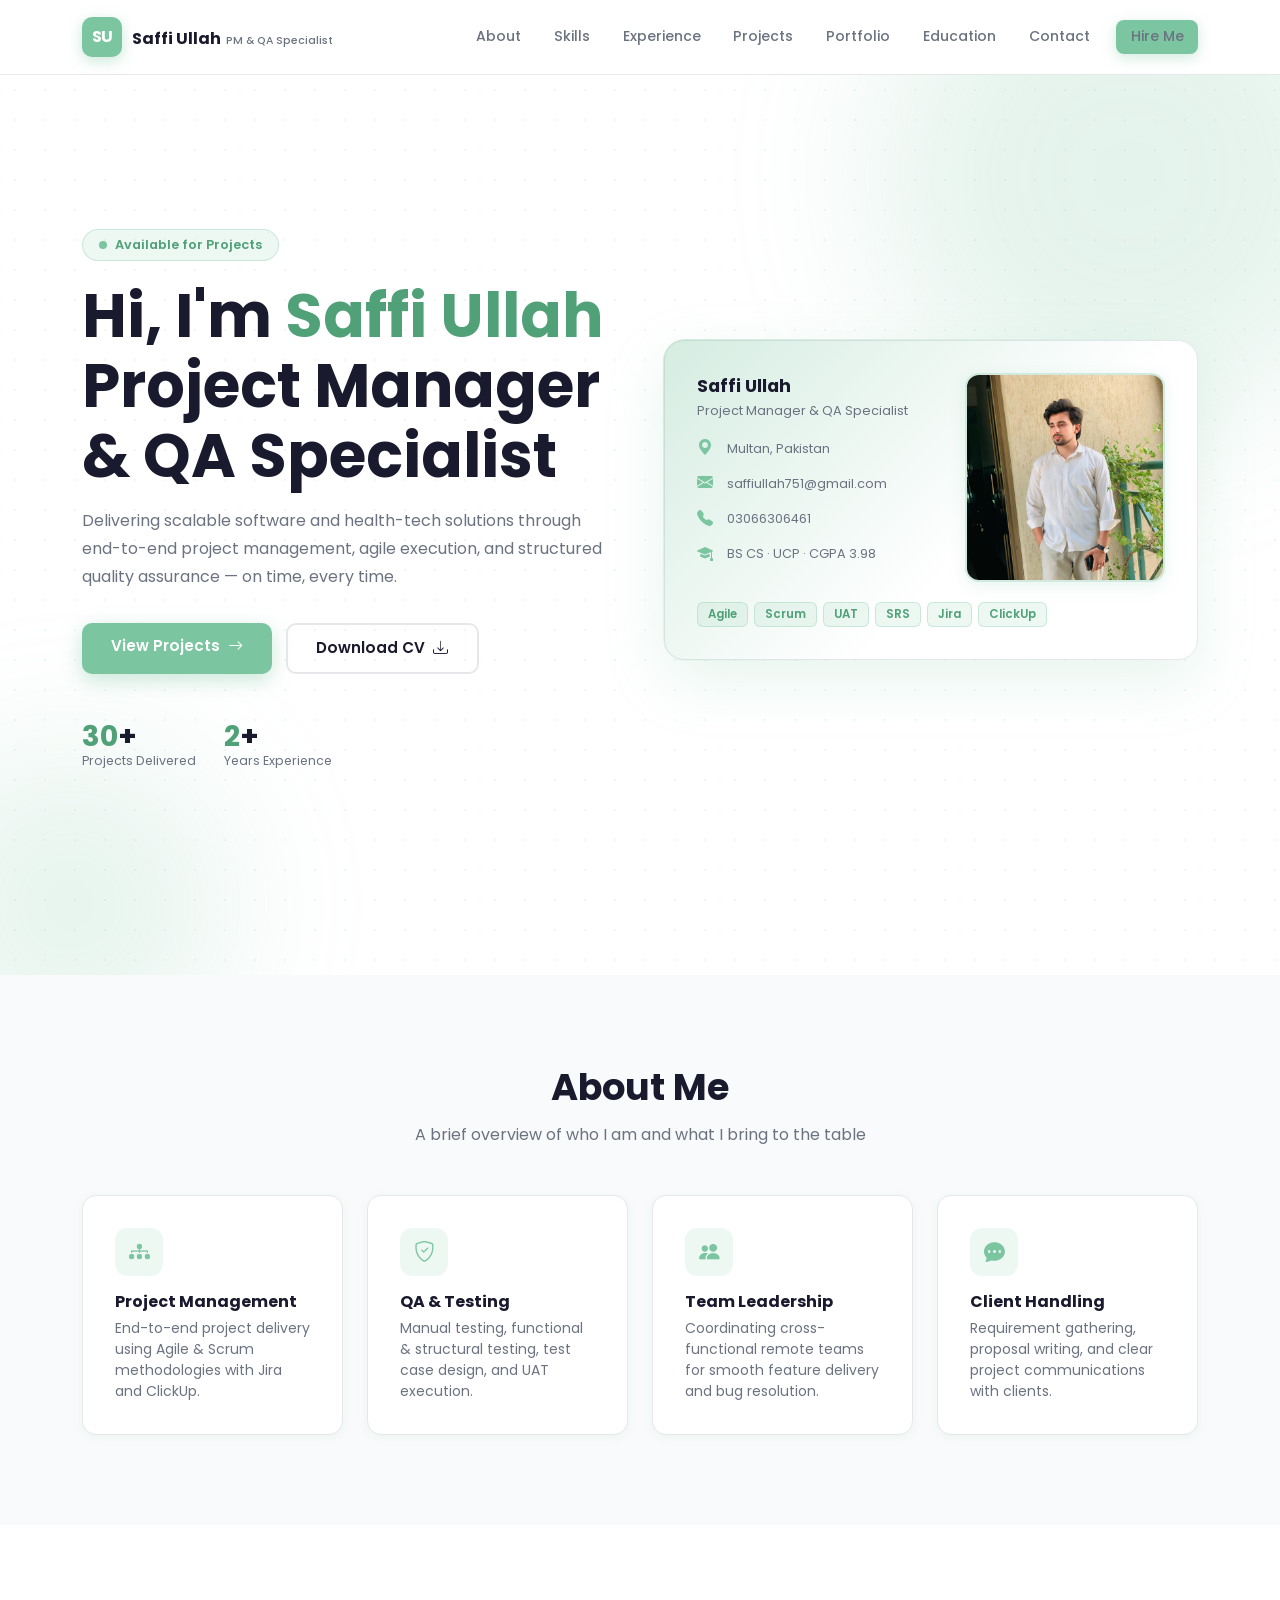
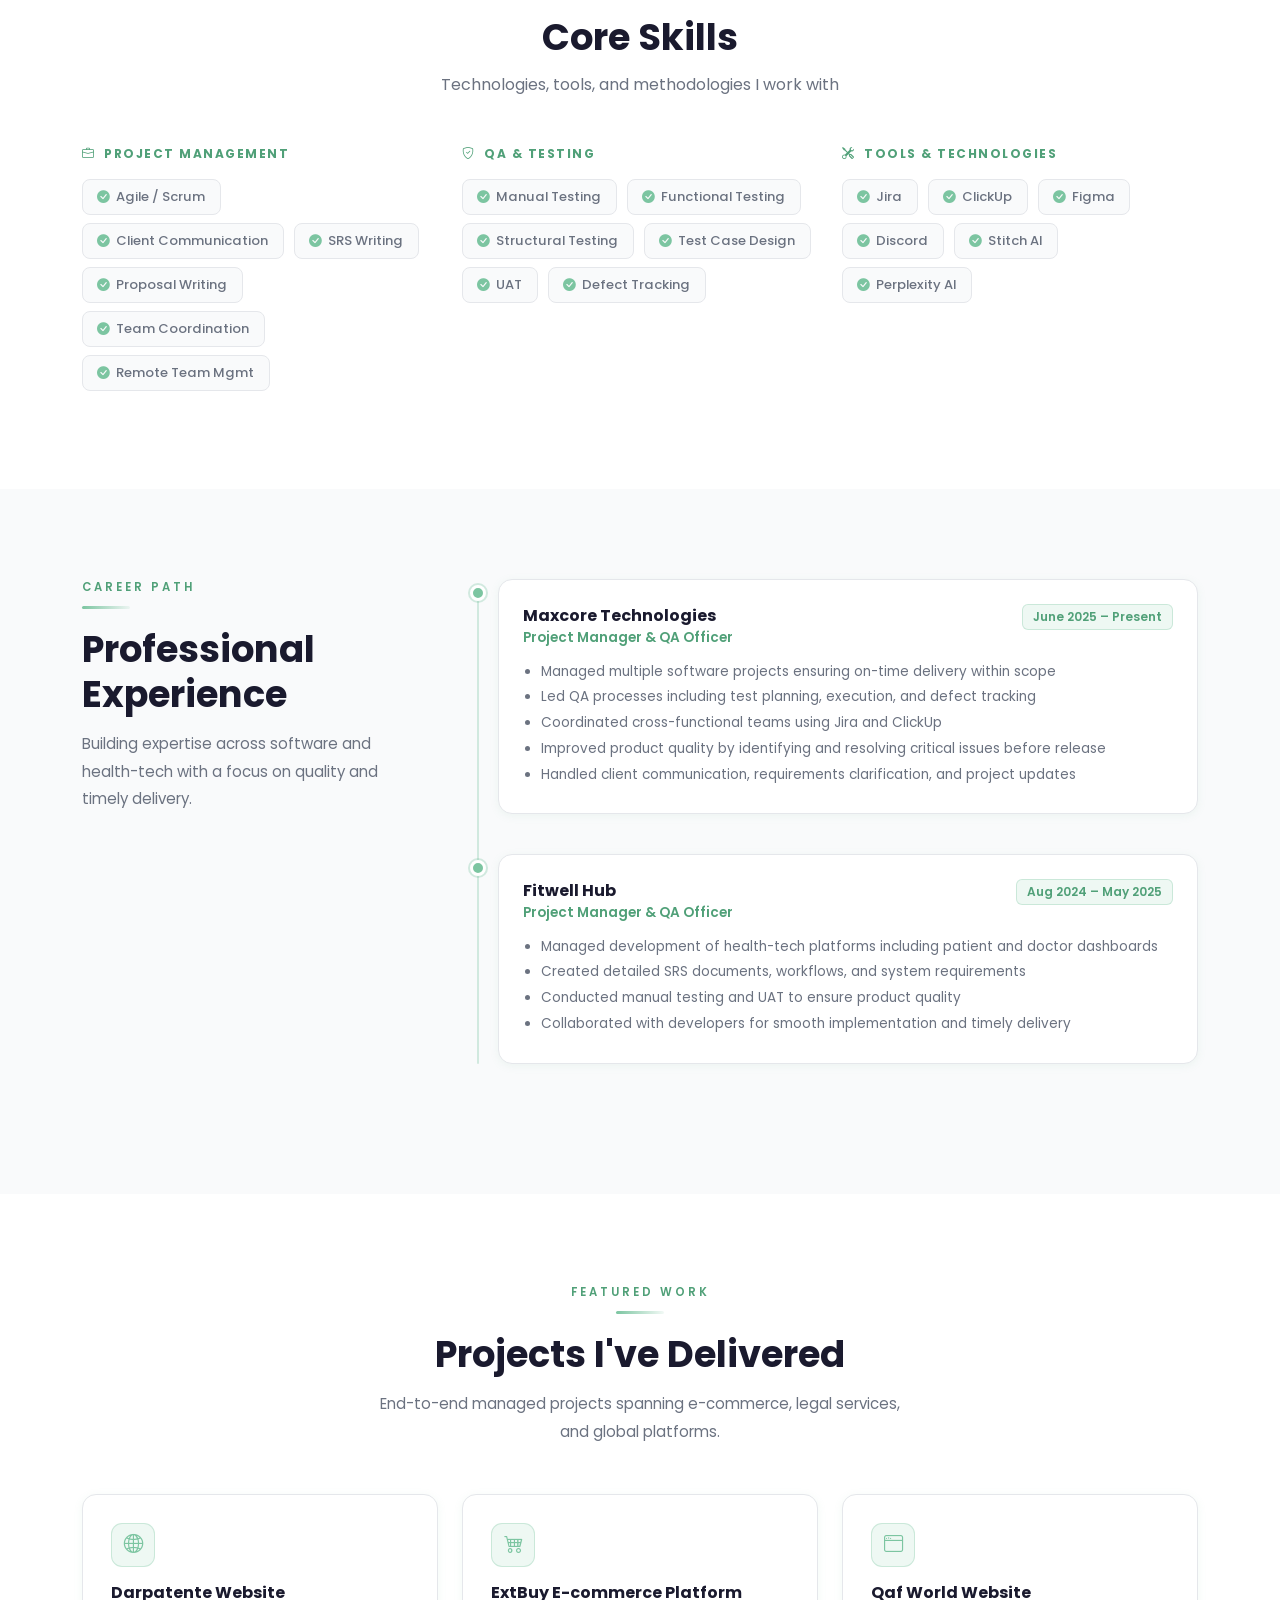
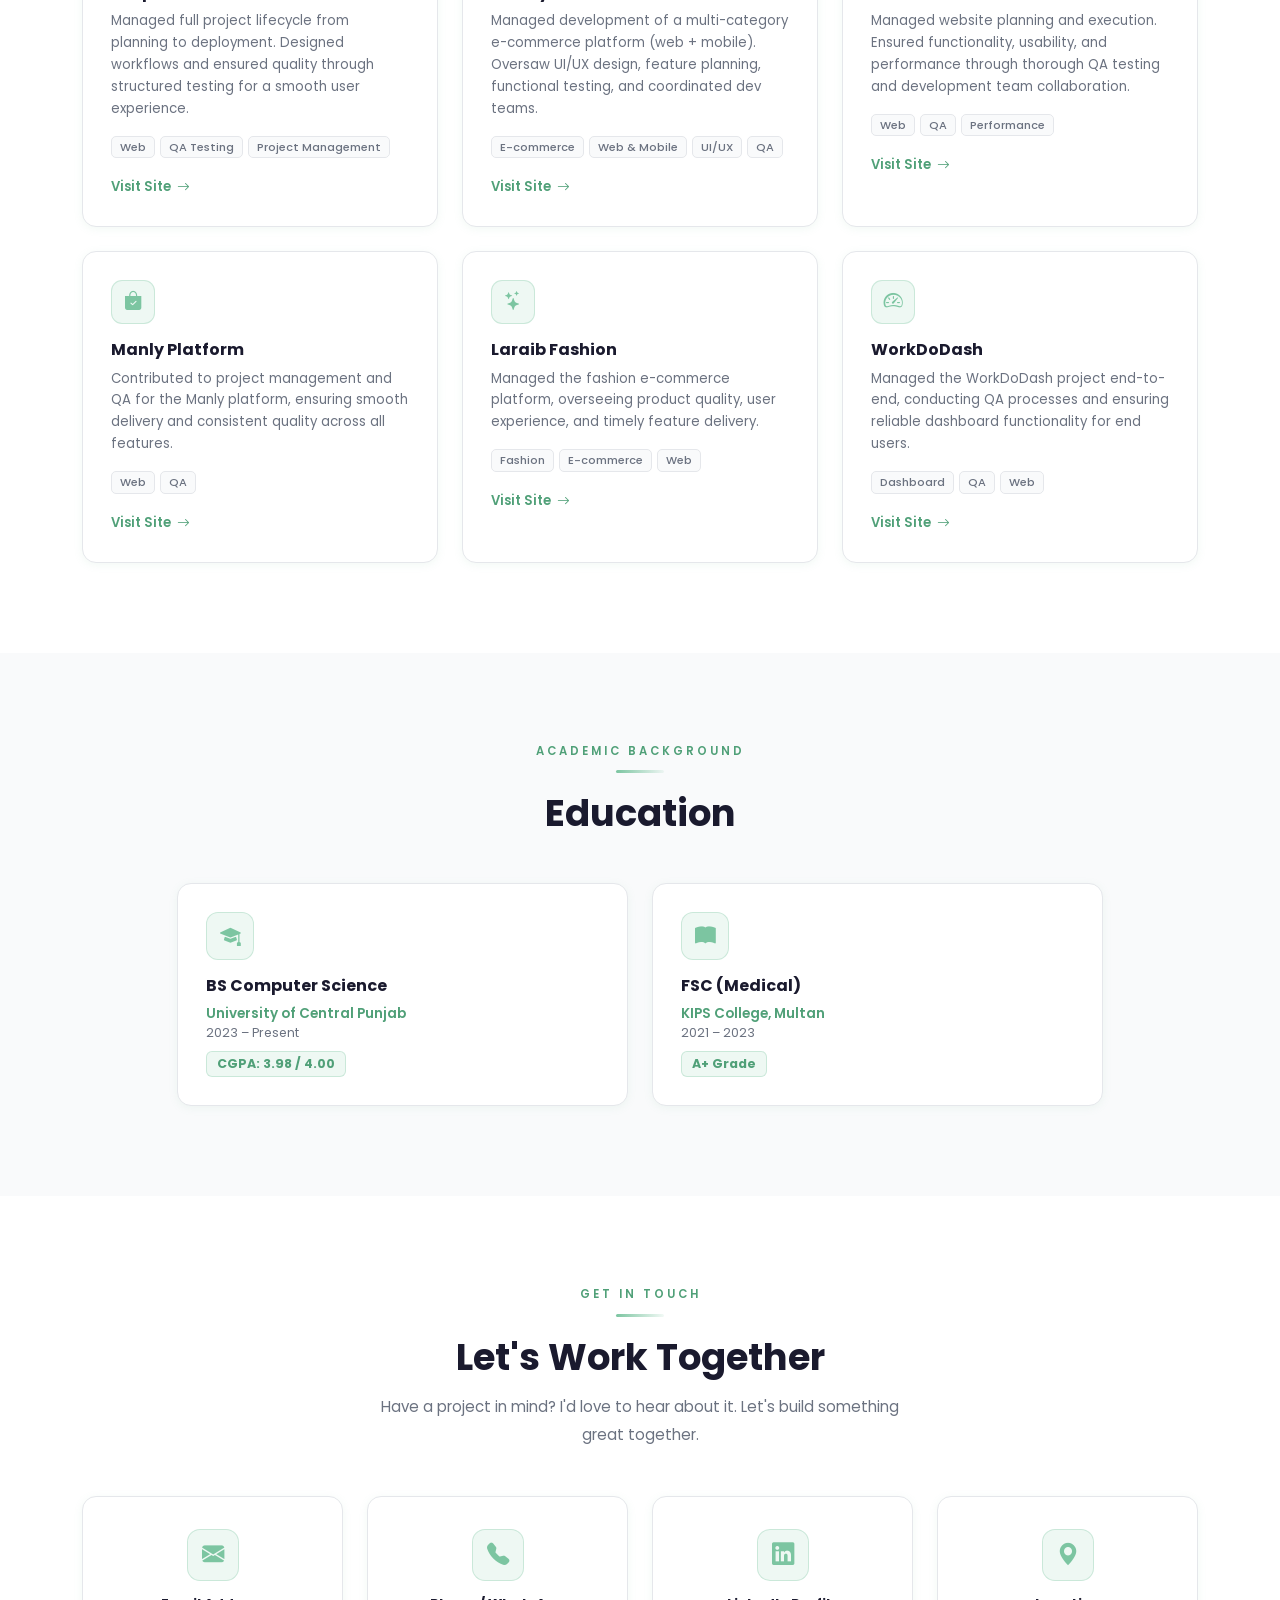
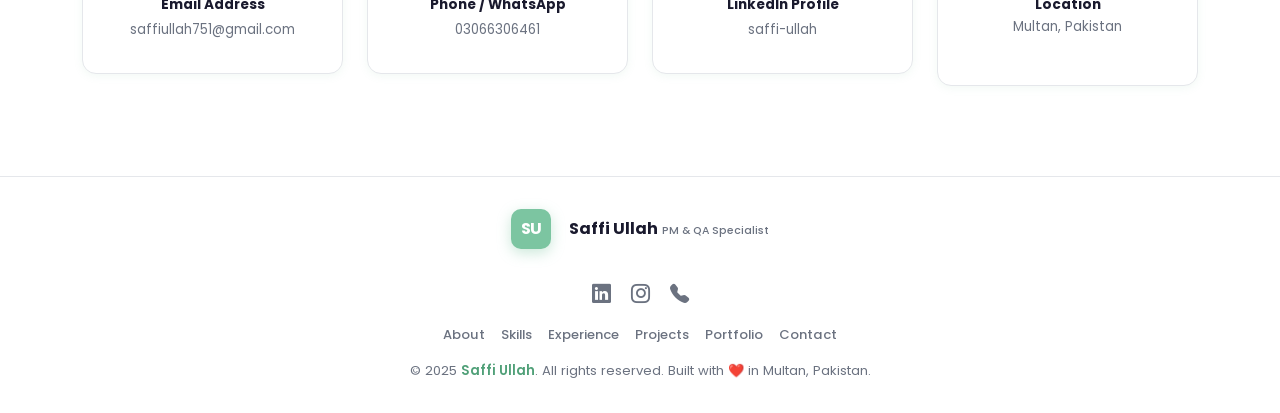
==== commit ca527ff4: "restructure hero card layout and implement global site styles" ====
--- a/index.html
+++ b/index.html
@@ -80,22 +80,31 @@
         </div>
         <div class="col-lg-6">
           <div class="hero-card">
-            <div style="display:flex; align-items:center; justify-content:center; flex-wrap:wrap;">
-              <div style="flex: 1 1 auto;">
-                <div class="hc-name">Saffi Ullah</div>
-                <div class="hc-role">Project Manager & QA Specialist</div>
+
+            <!-- Top Row: Left=Name+Info | Right=Image -->
+            <div class="d-flex align-items-stretch gap-3 mb-3">
+
+              <!-- LEFT: Name, Role, Info rows -->
+              <div class="d-flex flex-column overflow-hidden justify-content-between flex-grow-1">
+                <div>
+                  <div class="hc-name">Saffi Ullah</div>
+                  <div class="hc-role mb-3">Project Manager & QA Specialist</div>
+                  <div class="hc-info-row"><i class="bi bi-geo-alt-fill"></i><span>Multan, Pakistan</span></div>
+                  <div class="hc-info-row"><i class="bi bi-envelope-fill"></i><span>saffiullah751@gmail.com</span></div>
+                  <div class="hc-info-row"><i class="bi bi-telephone-fill"></i><span>03066306461</span></div>
+                  <div class="hc-info-row"><i class="bi bi-mortarboard-fill"></i><span>BS CS · UCP · CGPA 3.98</span>
+                  </div>
+                </div>
               </div>
 
-              <!-- Profile Image -->
-
-
-            </div>
-
-            <!-- <hr class="hc-divider" /> -->
-            <div class="hc-info-row"><i class="bi bi-geo-alt-fill"></i><span>Multan, Pakistan</span></div>
-            <div class="hc-info-row"><i class="bi bi-envelope-fill"></i><span>saffiullah751@gmail.com</span></div>
-            <div class="hc-info-row"><i class="bi bi-telephone-fill"></i><span>03066306461</span></div>
-            <div class="hc-info-row"><i class="bi bi-mortarboard-fill"></i><span>BS CS · UCP · CGPA 3.98</span></div>
+              <!-- RIGHT: Square Image — same height as left column -->
+              <div class="hc-square-img flex-shrink-0">
+                <img src="assets/images/profile image.jpeg" alt="Saffi Ullah" />
+              </div>
+
+            </div>
+
+            <!-- Tags below both columns -->
             <div class="hc-tags">
               <span class="hc-tag">Agile</span>
               <span class="hc-tag">Scrum</span>
@@ -104,6 +113,7 @@
               <span class="hc-tag">Jira</span>
               <span class="hc-tag">ClickUp</span>
             </div>
+
           </div>
         </div>
       </div>
--- a/assets/style.css
+++ b/assets/style.css
@@ -470,6 +470,31 @@
     margin-top: 1.25rem;
 }
 
+.hc-square-img {
+    width: 200px;
+    min-height: 100%;
+    border-radius: 14px;
+    overflow: hidden;
+    border: 2px solid var(--accent-mid);
+    box-shadow: 0 4px 16px rgba(124, 197, 161, 0.18);
+    background: var(--bg-soft);
+}
+
+.hc-square-img img {
+    width: 100%;
+    height: 100%;
+    object-fit: cover;
+    object-position: center top;
+    display: block;
+}
+
+@media (max-width: 400px) {
+    .hc-square-img {
+        width: 90px;
+        border-radius: 10px;
+    }
+}
+
 .hc-tag {
     background: var(--accent-light);
     color: var(--accent-dark) !important;
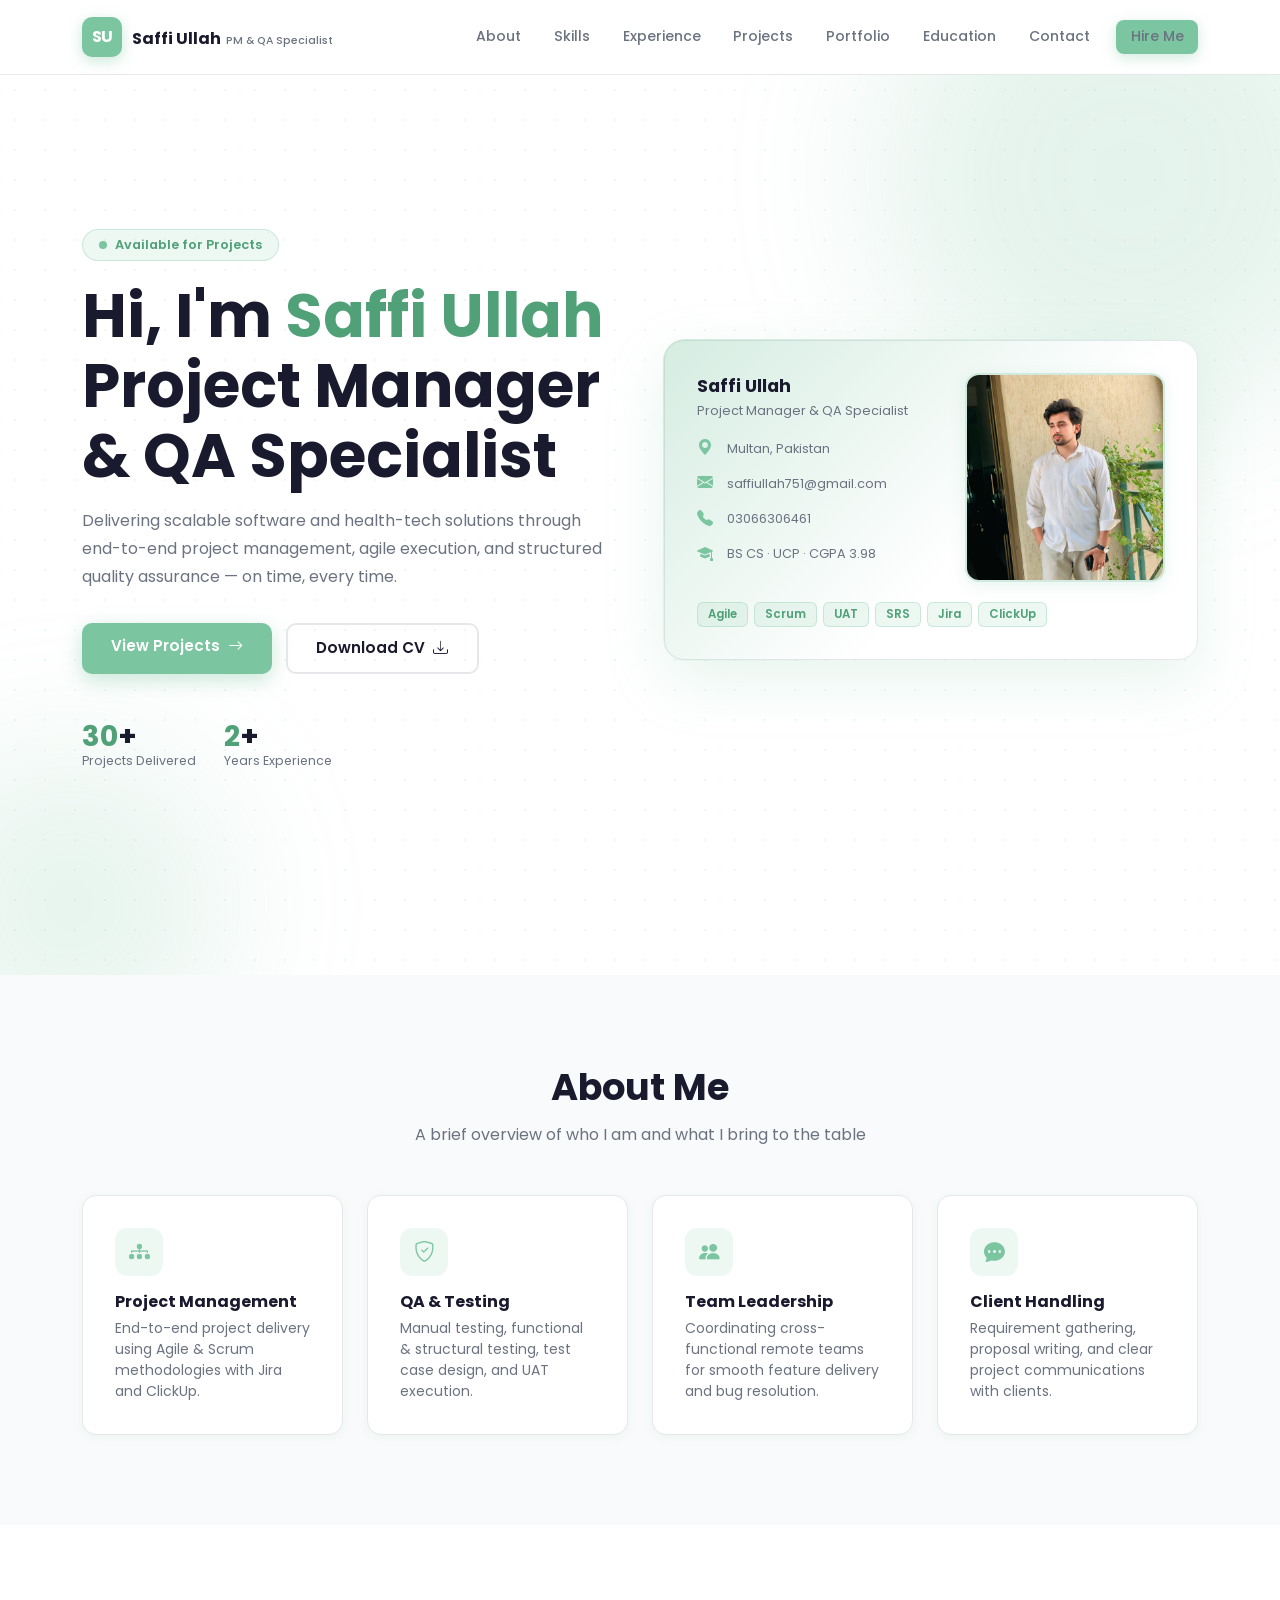
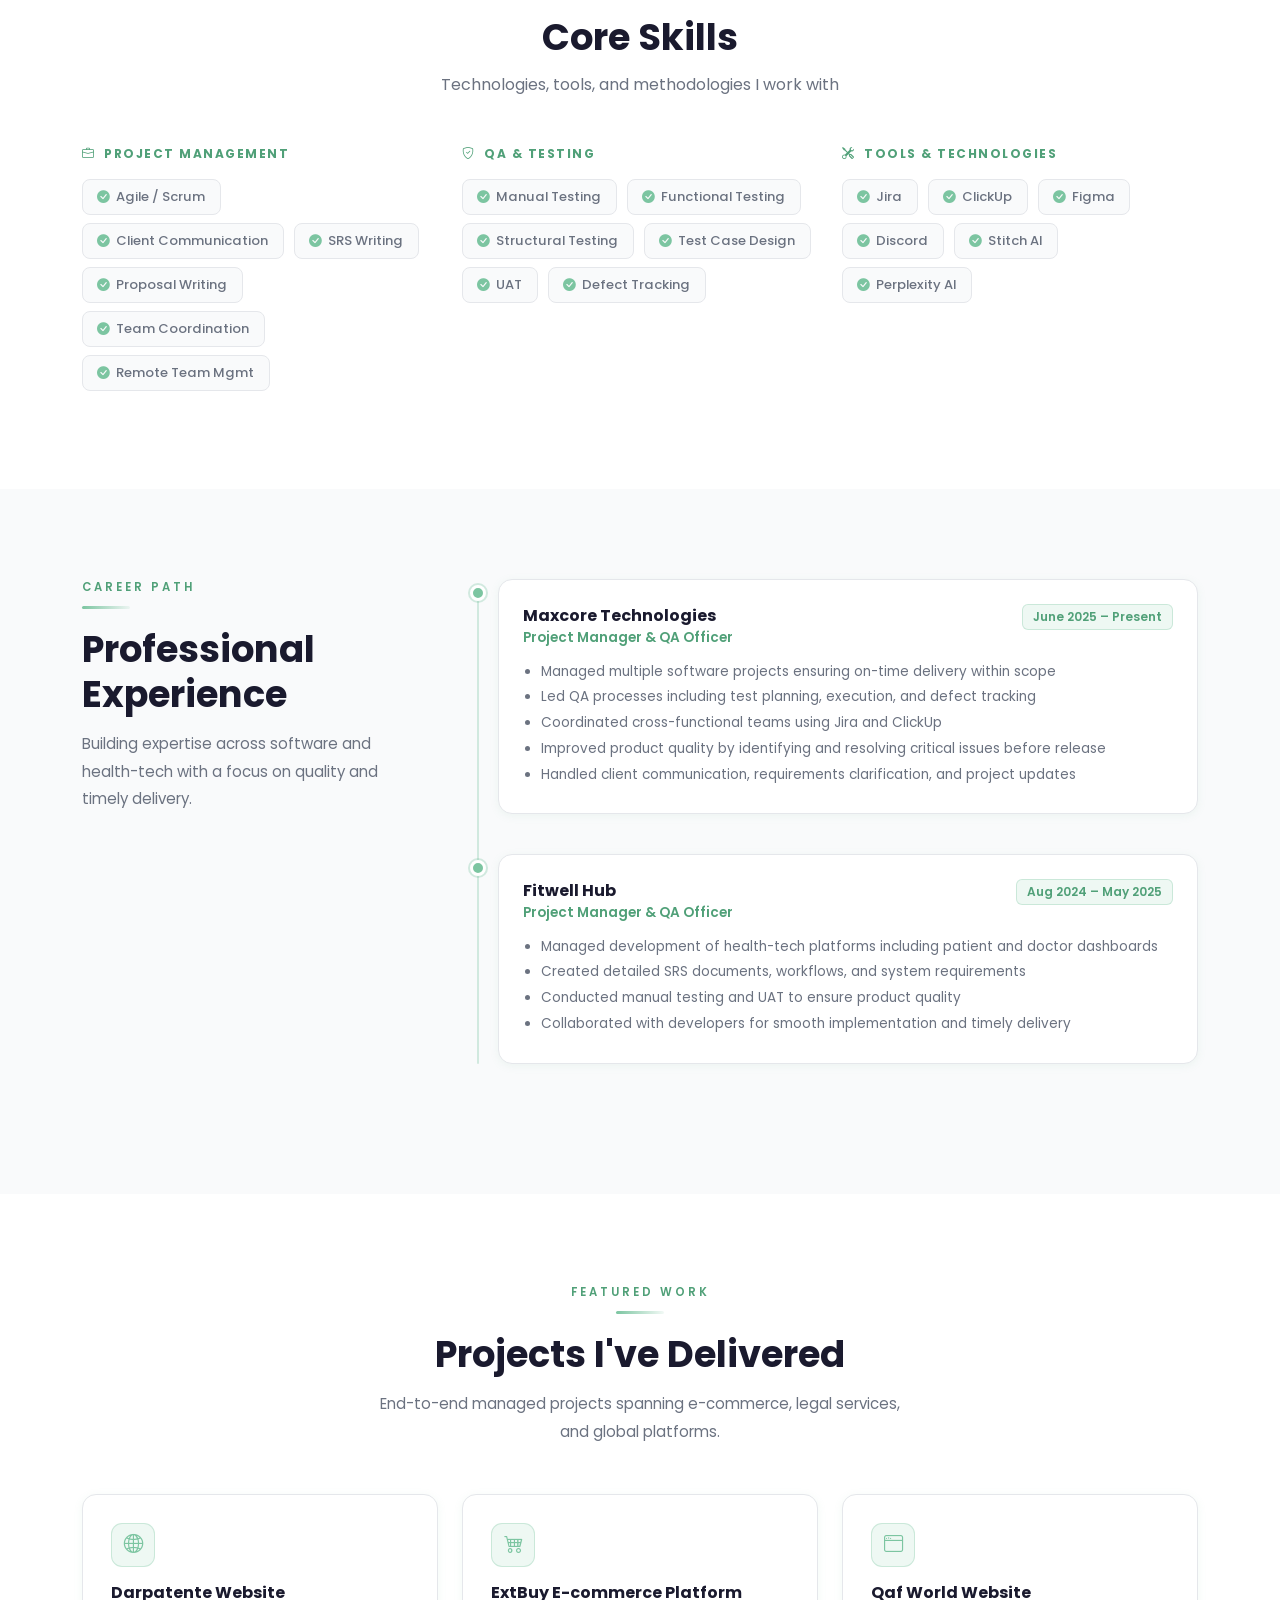
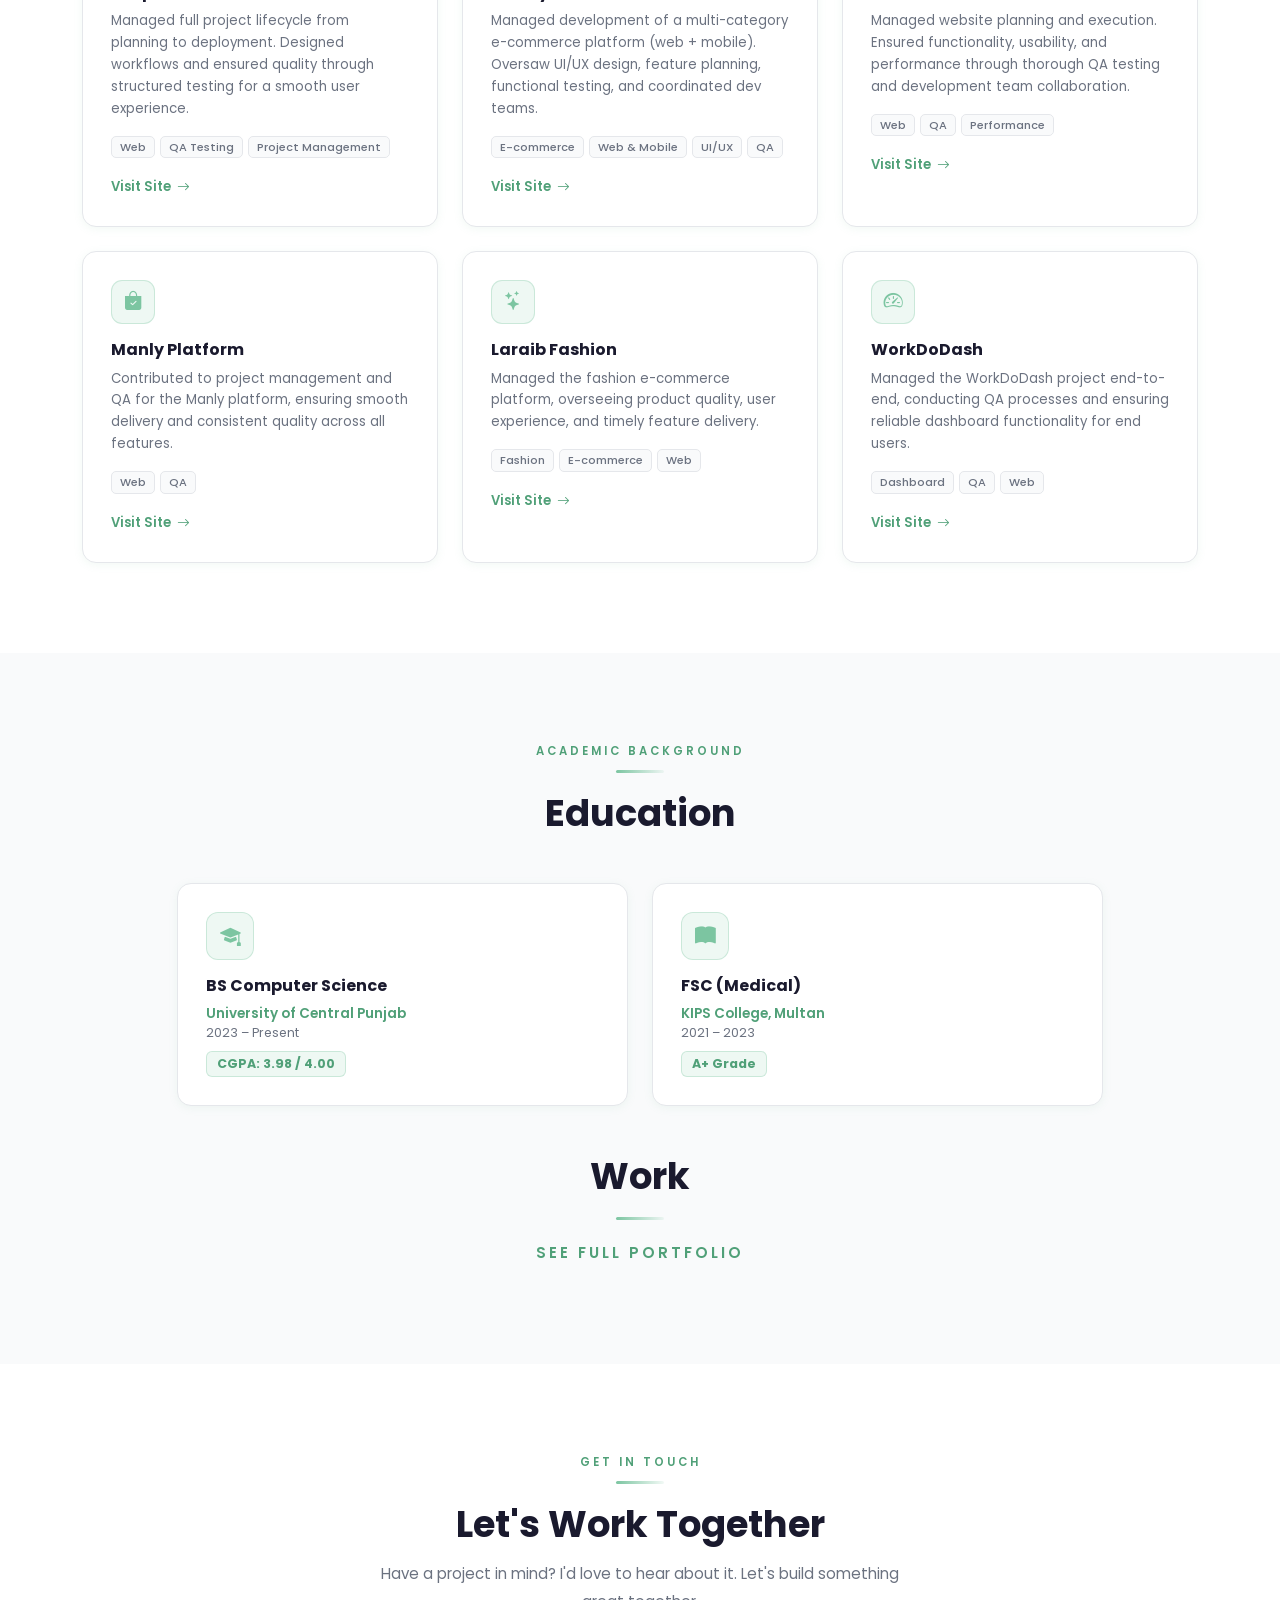
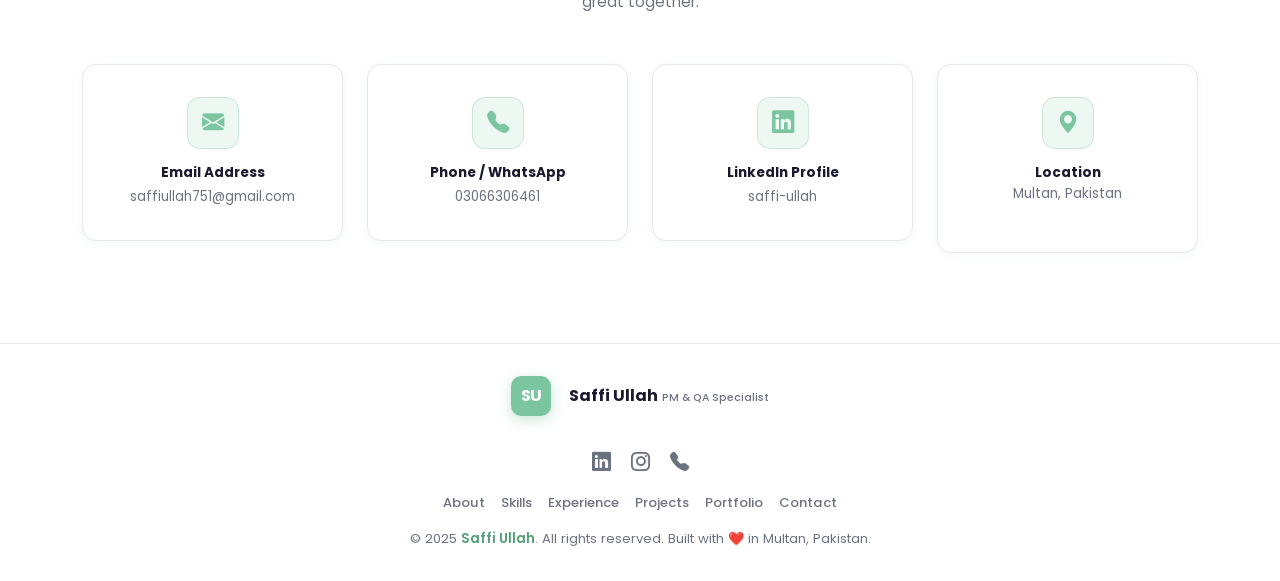
==== commit f336da6a: "add Work section with title and link to full portfolio" ====
--- a/index.html
+++ b/index.html
@@ -379,6 +379,11 @@
           </div>
         </div>
       </div>
+      <div class="mt-5 justify-content-center m-auto align-items-center d-flex flex-column gap-1 reveal delay-3">
+        <h2 class="section-title">Work</h2>
+        <div class="divider mx-auto"></div>
+        <a class="section-label" style="font-size: 15px;" href="portofolio.html">See Full Portfolio</a>
+      </div>
     </div>
   </section>
 
--- a/assets/style.css
+++ b/assets/style.css
@@ -27,6 +27,8 @@
 
 html {
     scroll-behavior: smooth;
+    overflow-x: hidden !important;
+    max-width: 100%;
 }
 
 body {
@@ -56,6 +58,12 @@
 
 a {
     text-decoration: none;
+}
+
+img {
+    max-width: 100%;
+    height: auto;
+    display: block;
 }
 
 ::-webkit-scrollbar {
@@ -404,6 +412,11 @@
     position: relative;
 }
 
+.hero-card>.d-flex {
+    gap: 1.25rem;
+    flex-wrap: wrap;
+}
+
 .hero-card::before {
     content: '';
     position: absolute;
@@ -1327,6 +1340,21 @@
 
     .hero-card {
         margin-top: 2.5rem;
+        padding: 1.5rem;
+    }
+
+    .hero-card>.d-flex {
+        flex-direction: column;
+    }
+
+    .hc-square-img {
+        width: 100%;
+        max-width: 260px;
+        margin: 0 auto;
+    }
+
+    .hero-card .hc-tags {
+        justify-content: center;
     }
 }
 
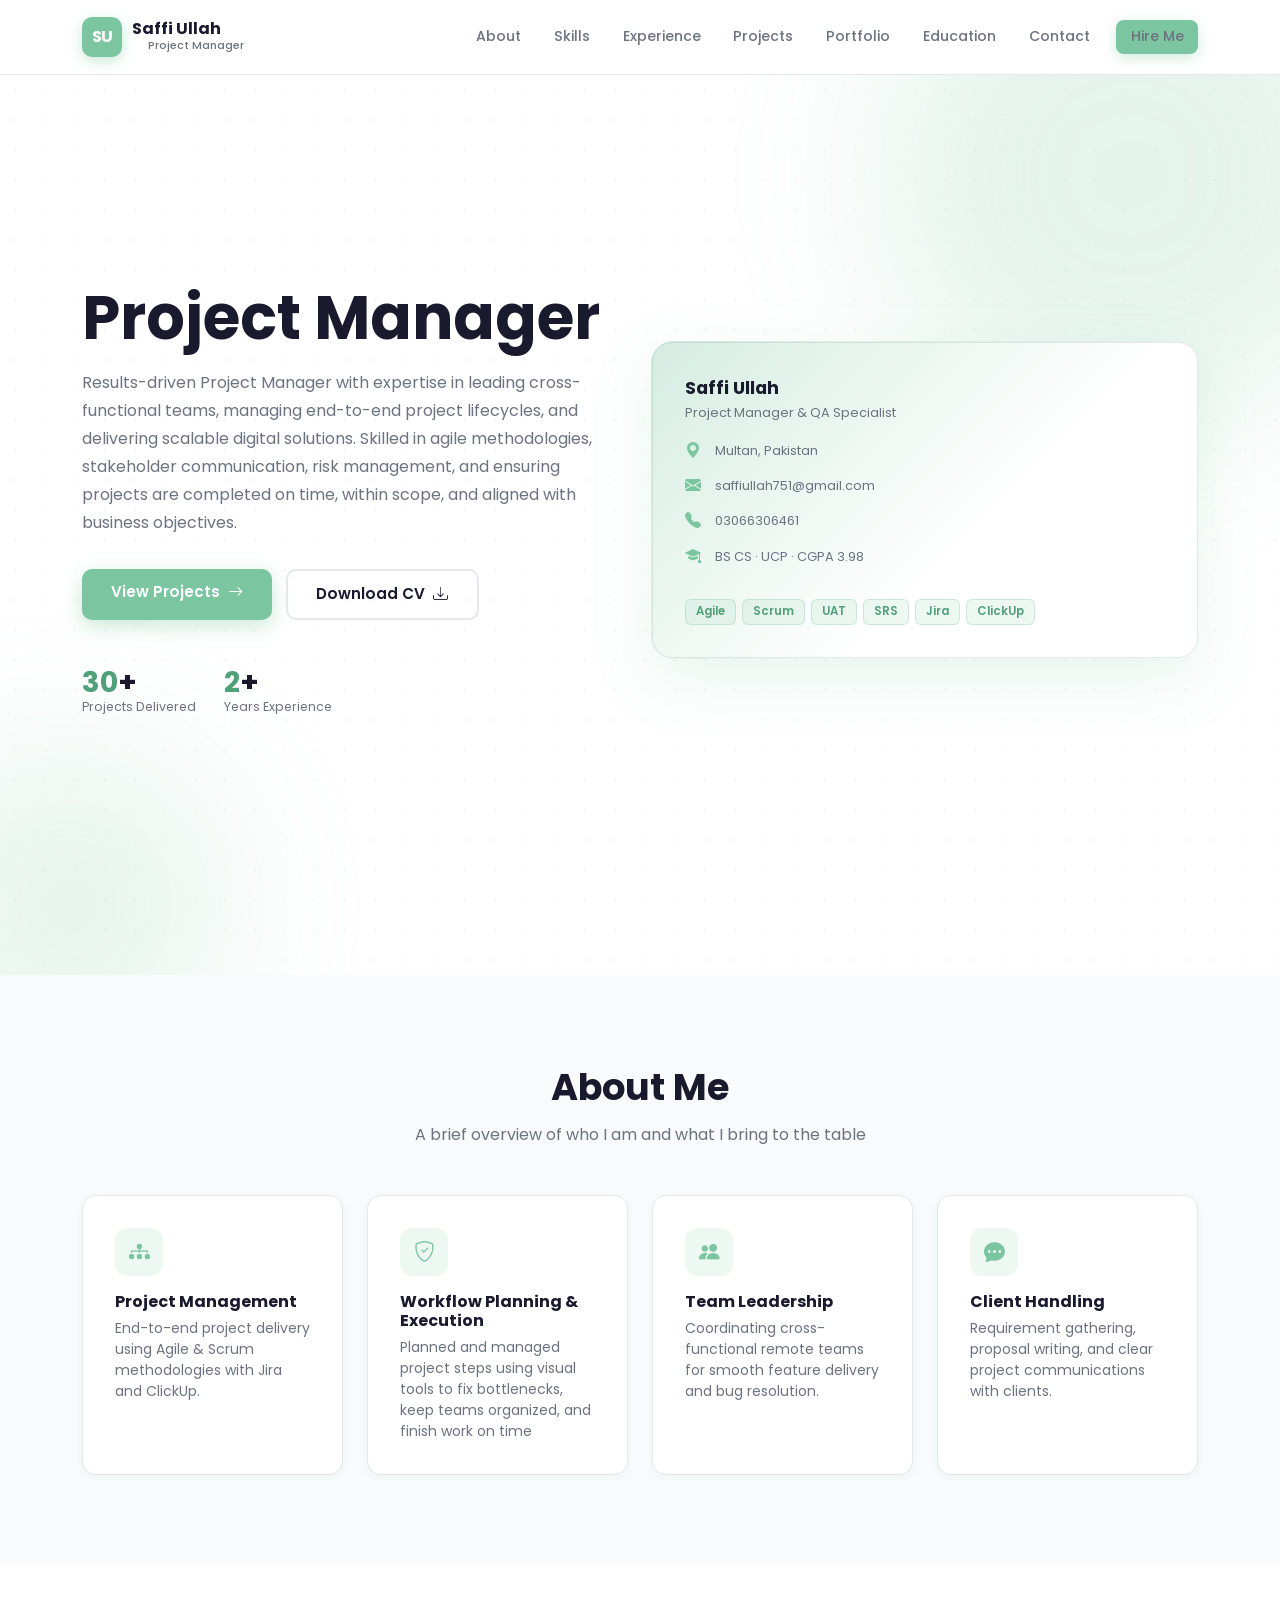
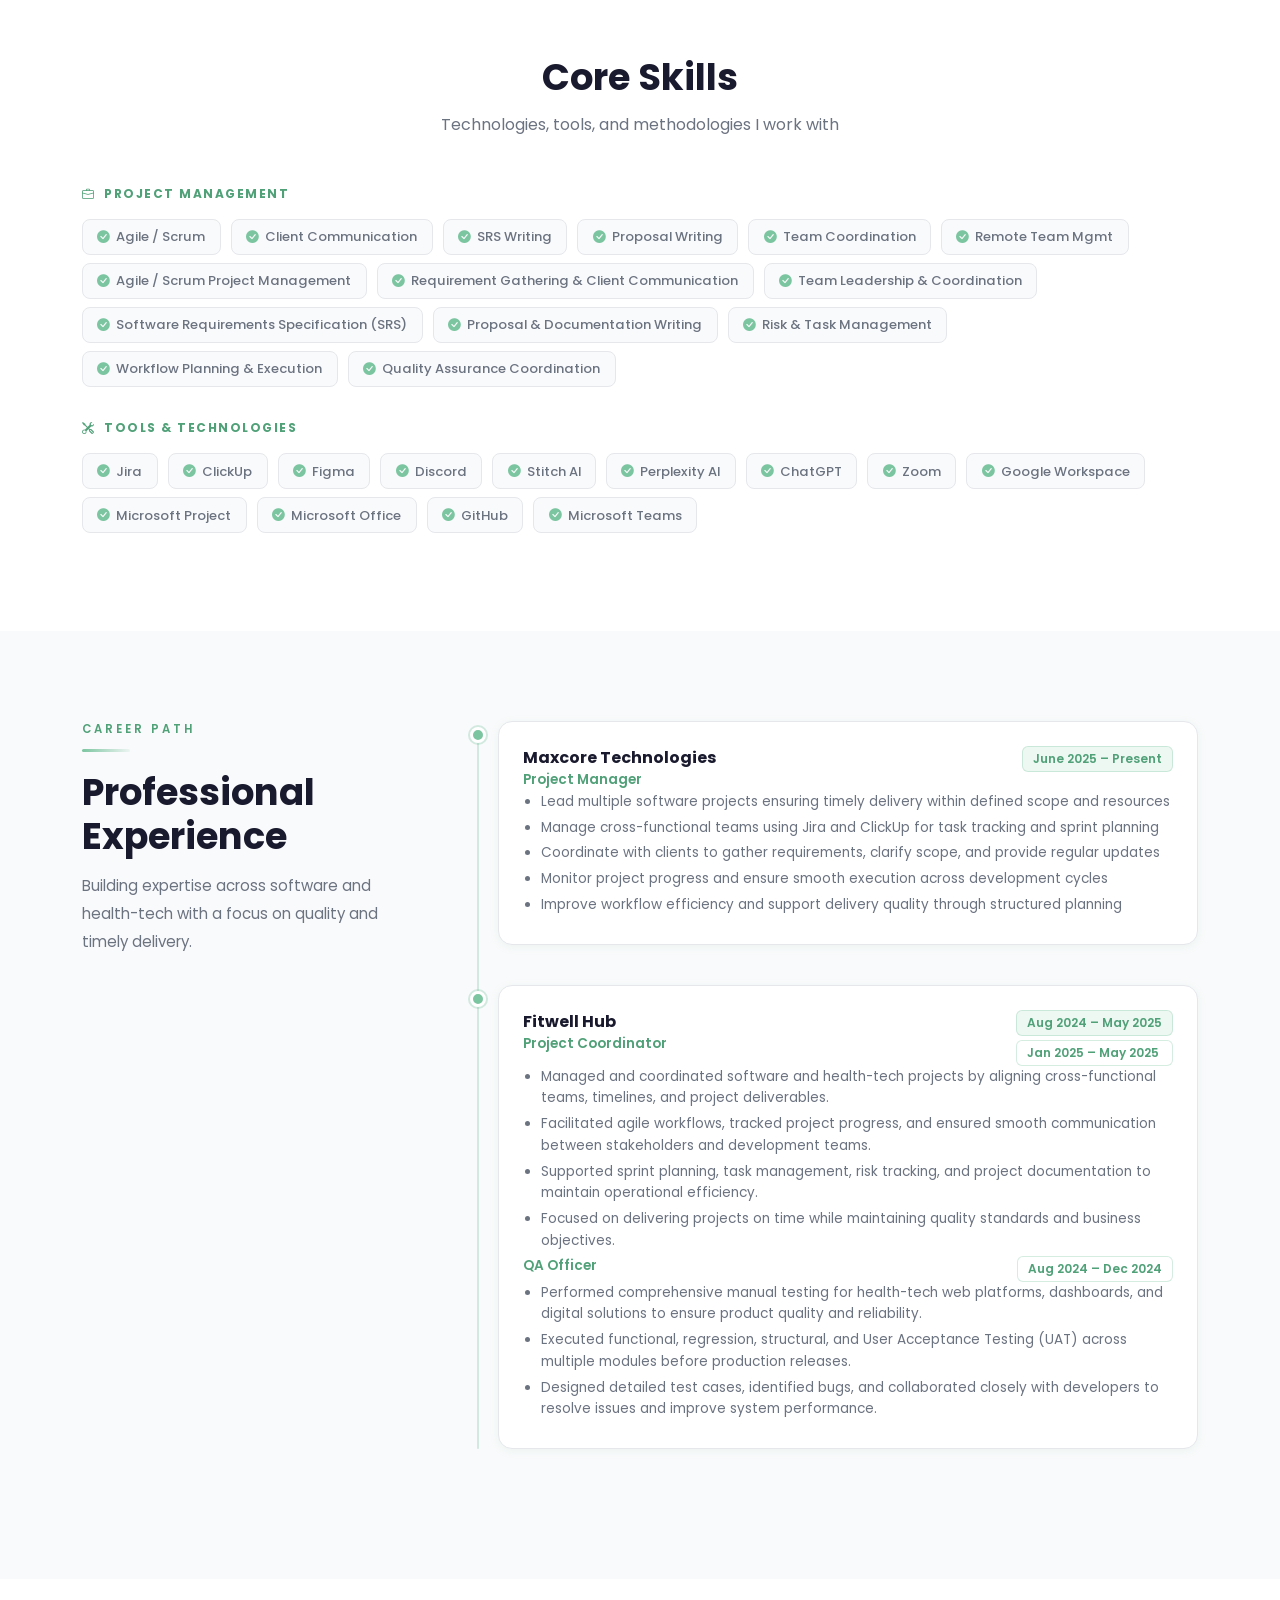
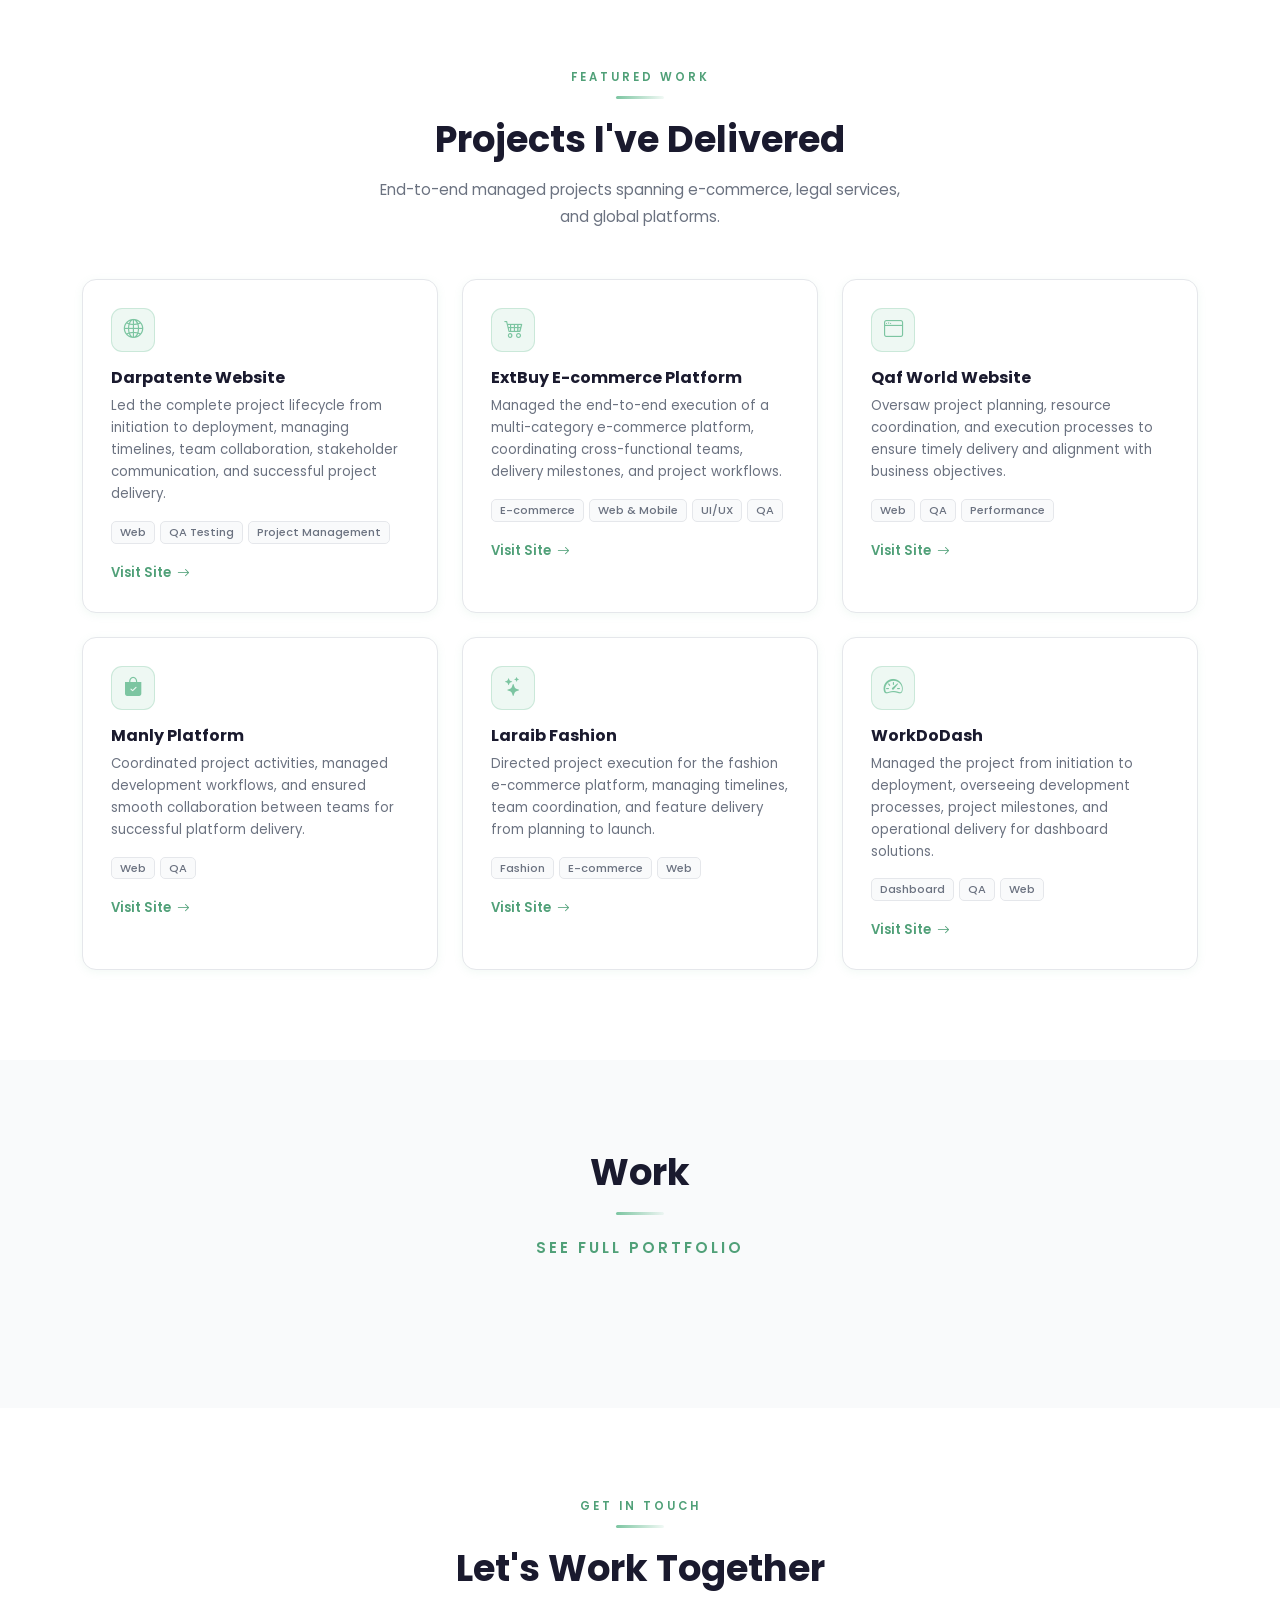
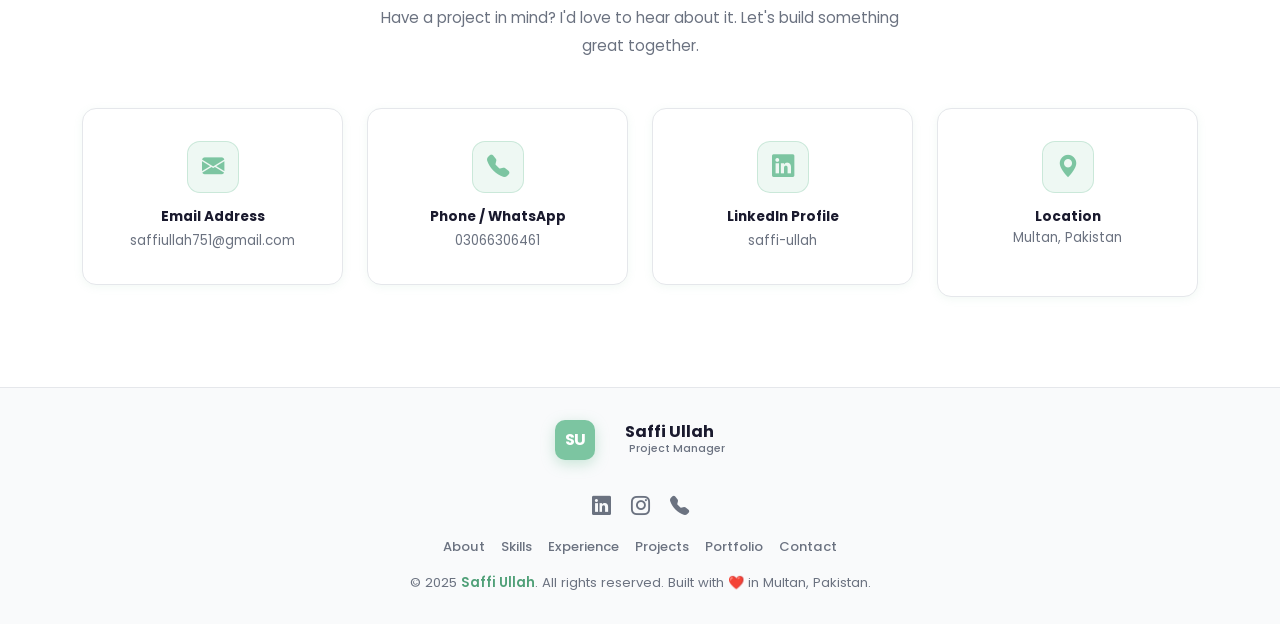
==== commit 3ec28e00: "implement site styling and add profile assets to project structure" ====
--- a/index.html
+++ b/index.html
@@ -20,9 +20,9 @@
     <div class="container">
       <a class="navbar-brand" href="index.html">
         <div class="logo-mark">SU</div>
-        <div class="logo-text">
+        <div class="logo-text d-flex flex-column">
           <span class="logo-name">Saffi Ullah</span>
-          <span class="logo-role">PM & QA Specialist</span>
+          <span class="logo-role ms-3">Project Manager</span>
         </div>
       </a>
       <button class="navbar-toggler" type="button" data-bs-toggle="collapse" data-bs-target="#navMenu">
@@ -49,16 +49,17 @@
     <div class="hero-blob blob-2"></div>
     <div class="hero-dots"></div>
     <div class="container position-relative">
-      <div class="row align-items-center g-5">
+      <div class="row align-items-center">
         <div class="col-lg-6">
-          <div class="hero-badge"><span class="dot"></span> Available for Projects</div>
           <h1 class="hero-title">
-            Hi, I'm <span class="accent-word">Saffi Ullah</span><br>
-            Project Manager<br>& QA Specialist
+            Project Manager
           </h1>
           <p class="hero-desc">
-            Delivering scalable software and health-tech solutions through end-to-end project management, agile
-            execution, and structured quality assurance — on time, every time.
+            Results-driven Project Manager with expertise in leading cross-functional teams, managing end-to-end project
+            lifecycles, and delivering scalable digital solutions.
+
+            Skilled in agile methodologies, stakeholder communication, risk management, and ensuring projects are
+            completed on time, within scope, and aligned with business objectives.
           </p>
           <div class="hero-actions">
             <a href="portofolio.html" class="btn-primary-accent">View Projects &nbsp;<i
@@ -97,10 +98,7 @@
                 </div>
               </div>
 
-              <!-- RIGHT: Square Image — same height as left column -->
-              <div class="hc-square-img flex-shrink-0">
-                <img src="assets/images/profile image.jpeg" alt="Saffi Ullah" />
-              </div>
+
 
             </div>
 
@@ -139,8 +137,9 @@
         <div class="col-md-6 col-lg-3 reveal delay-2">
           <div class="about-card">
             <div class="about-icon"><i class="bi bi-shield-check"></i></div>
-            <h5>QA & Testing</h5>
-            <p>Manual testing, functional & structural testing, test case design, and UAT execution.</p>
+            <h5>Workflow Planning & Execution</h5>
+            <p>Planned and managed project steps using visual tools to fix bottlenecks, keep teams organized, and finish
+              work on time</p>
           </div>
         </div>
         <div class="col-md-6 col-lg-3 reveal delay-3">
@@ -170,29 +169,30 @@
         <p class="section-sub">Technologies, tools, and methodologies I work with</p>
       </div>
       <div class="row g-4">
-        <div class="col-md-4 reveal delay-1">
+        <div class="col-md-12 reveal delay-1">
           <div class="skill-group-title"><i class="bi bi-briefcase me-1"></i> Project Management</div>
+          <span class="skill-pill"><i class="bi bi-check-circle-fill"></i> Agile / Scrum</span>
+          <span class="skill-pill"><i class="bi bi-check-circle-fill"></i> Client Communication</span>
+          <span class="skill-pill"><i class="bi bi-check-circle-fill"></i> SRS Writing</span>
+          <span class="skill-pill"><i class="bi bi-check-circle-fill"></i> Proposal Writing</span>
+          <span class="skill-pill"><i class="bi bi-check-circle-fill"></i> Team Coordination</span>
+          <span class="skill-pill"><i class="bi bi-check-circle-fill"></i> Remote Team Mgmt</span>
           <div>
-            <span class="skill-pill"><i class="bi bi-check-circle-fill"></i> Agile / Scrum</span>
-            <span class="skill-pill"><i class="bi bi-check-circle-fill"></i> Client Communication</span>
-            <span class="skill-pill"><i class="bi bi-check-circle-fill"></i> SRS Writing</span>
-            <span class="skill-pill"><i class="bi bi-check-circle-fill"></i> Proposal Writing</span>
-            <span class="skill-pill"><i class="bi bi-check-circle-fill"></i> Team Coordination</span>
-            <span class="skill-pill"><i class="bi bi-check-circle-fill"></i> Remote Team Mgmt</span>
-          </div>
-        </div>
-        <div class="col-md-4 reveal delay-2">
-          <div class="skill-group-title"><i class="bi bi-shield-check me-1"></i> QA & Testing</div>
-          <div>
-            <span class="skill-pill"><i class="bi bi-check-circle-fill"></i> Manual Testing</span>
-            <span class="skill-pill"><i class="bi bi-check-circle-fill"></i> Functional Testing</span>
-            <span class="skill-pill"><i class="bi bi-check-circle-fill"></i> Structural Testing</span>
-            <span class="skill-pill"><i class="bi bi-check-circle-fill"></i> Test Case Design</span>
-            <span class="skill-pill"><i class="bi bi-check-circle-fill"></i> UAT</span>
-            <span class="skill-pill"><i class="bi bi-check-circle-fill"></i> Defect Tracking</span>
-          </div>
-        </div>
-        <div class="col-md-4 reveal delay-3">
+            <span class="skill-pill"><i class="bi bi-check-circle-fill"></i> Agile / Scrum Project Management</span>
+            <span class="skill-pill"><i class="bi bi-check-circle-fill"></i> Requirement Gathering & Client
+              Communication</span>
+            <span class="skill-pill"><i class="bi bi-check-circle-fill"></i> Team Leadership & Coordination</span>
+            <span class="skill-pill"><i class="bi bi-check-circle-fill"></i> Software Requirements Specification
+              (SRS)</span>
+
+            <span class="skill-pill"><i class="bi bi-check-circle-fill"></i> Proposal & Documentation Writing</span>
+            <span class="skill-pill"><i class="bi bi-check-circle-fill"></i> Risk & Task Management</span>
+
+            <span class="skill-pill"><i class="bi bi-check-circle-fill"></i> Workflow Planning & Execution</span>
+            <span class="skill-pill"><i class="bi bi-check-circle-fill"></i> Quality Assurance Coordination</span>
+          </div>
+        </div>
+        <div class="col-md-12 reveal delay-3">
           <div class="skill-group-title"><i class="bi bi-tools me-1"></i> Tools & Technologies</div>
           <div>
             <span class="skill-pill"><i class="bi bi-check-circle-fill"></i> Jira</span>
@@ -201,6 +201,13 @@
             <span class="skill-pill"><i class="bi bi-check-circle-fill"></i> Discord</span>
             <span class="skill-pill"><i class="bi bi-check-circle-fill"></i> Stitch AI</span>
             <span class="skill-pill"><i class="bi bi-check-circle-fill"></i> Perplexity AI</span>
+            <span class="skill-pill"><i class="bi bi-check-circle-fill"></i> ChatGPT</span>
+            <span class="skill-pill"><i class="bi bi-check-circle-fill"></i> Zoom</span>
+            <span class="skill-pill"><i class="bi bi-check-circle-fill"></i> Google Workspace</span>
+            <span class="skill-pill"><i class="bi bi-check-circle-fill"></i> Microsoft Project</span>
+            <span class="skill-pill"><i class="bi bi-check-circle-fill"></i> Microsoft Office</span>
+            <span class="skill-pill"><i class="bi bi-check-circle-fill"></i> GitHub</span>
+            <span class="skill-pill"><i class="bi bi-check-circle-fill"></i> Microsoft Teams</span>
           </div>
         </div>
       </div>
@@ -220,43 +227,101 @@
         </div>
         <div class="col-lg-8 reveal-right">
           <div class="timeline">
+
+            <!-- Project Manager -->
             <div class="timeline-item">
               <div class="timeline-dot"></div>
+
               <div class="timeline-card">
                 <div class="timeline-header">
                   <div>
                     <div class="timeline-company">Maxcore Technologies</div>
-                    <div class="timeline-role">Project Manager & QA Officer</div>
+                    <div class="timeline-role">Project Manager</div>
                   </div>
+
                   <span class="timeline-period">June 2025 – Present</span>
                 </div>
+
                 <ul class="timeline-list">
-                  <li>Managed multiple software projects ensuring on-time delivery within scope</li>
-                  <li>Led QA processes including test planning, execution, and defect tracking</li>
-                  <li>Coordinated cross-functional teams using Jira and ClickUp</li>
-                  <li>Improved product quality by identifying and resolving critical issues before release</li>
-                  <li>Handled client communication, requirements clarification, and project updates</li>
+                  <li>Lead multiple software projects ensuring timely delivery within defined scope and resources</li>
+
+                  <li>Manage cross-functional teams using Jira and ClickUp for task tracking and sprint planning</li>
+
+                  <li>Coordinate with clients to gather requirements, clarify scope, and provide regular updates</li>
+
+                  <li>Monitor project progress and ensure smooth execution across development cycles</li>
+
+                  <li>Improve workflow efficiency and support delivery quality through structured planning</li>
                 </ul>
               </div>
             </div>
+
+            <!-- Fitwell Hub -->
             <div class="timeline-item">
               <div class="timeline-dot"></div>
+
               <div class="timeline-card">
+
+                <!-- Project Coordinator -->
                 <div class="timeline-header">
                   <div>
                     <div class="timeline-company">Fitwell Hub</div>
-                    <div class="timeline-role">Project Manager & QA Officer</div>
+                    <div class="timeline-role">Project Coordinator</div>
                   </div>
-                  <span class="timeline-period">Aug 2024 – May 2025</span>
+
+                  <div class="d-flex flex-column gap-1">
+                    <span class="timeline-period">Aug 2024 – May 2025</span>
+                    <span class="timeline-period bg-white">Jan 2025 – May 2025</span>
+                  </div>
+
                 </div>
+
                 <ul class="timeline-list">
-                  <li>Managed development of health-tech platforms including patient and doctor dashboards</li>
-                  <li>Created detailed SRS documents, workflows, and system requirements</li>
-                  <li>Conducted manual testing and UAT to ensure product quality</li>
-                  <li>Collaborated with developers for smooth implementation and timely delivery</li>
+                  <li>
+                    Managed and coordinated software and health-tech projects by aligning
+                    cross-functional teams, timelines, and project deliverables.
+                  </li>
+
+                  <li>
+                    Facilitated agile workflows, tracked project progress, and ensured smooth
+                    communication between stakeholders and development teams.
+                  </li>
+
+                  <li>
+                    Supported sprint planning, task management, risk tracking, and project
+                    documentation to maintain operational efficiency.
+                  </li>
+                  <li>
+                    Focused on delivering projects on time while maintaining quality standards and business objectives.
+                  </li>
                 </ul>
+
+                <!-- QA Officer -->
+                <div class="timeline-header">
+                  <div>
+                    <div class="timeline-role">QA Officer</div>
+                  </div>
+
+                  <span class="timeline-period bg-white">Aug 2024 – Dec 2024</span>
+                </div>
+
+                <ul class="timeline-list">
+                  <li>Performed comprehensive manual testing for health-tech web platforms, dashboards, and digital
+                    solutions to ensure product quality and reliability.
+                  </li>
+
+                  <li>Executed functional, regression, structural, and User Acceptance Testing (UAT) across multiple
+                    modules before production releases.
+                  </li>
+
+                  <li>Designed detailed test cases, identified bugs, and collaborated closely with developers to resolve
+                    issues and improve system performance.
+                  </li>
+                </ul>
+
               </div>
             </div>
+
           </div>
         </div>
       </div>
@@ -274,116 +339,154 @@
           platforms.</p>
       </div>
       <div class="row g-4">
+
         <div class="col-md-6 col-lg-4 reveal delay-1">
           <div class="project-card">
             <div class="project-icon"><i class="bi bi-globe2"></i></div>
+
             <h5>Darpatente Website</h5>
-            <p>Managed full project lifecycle from planning to deployment. Designed workflows and ensured quality
-              through structured testing for a smooth user experience.</p>
-            <div class="project-tags"><span class="project-tag">Web</span><span class="project-tag">QA
-                Testing</span><span class="project-tag">Project Management</span></div>
-            <a href="https://www.darpatente.com/" target="_blank" class="project-link">Visit Site <i
-                class="bi bi-arrow-right"></i></a>
-          </div>
-        </div>
+
+            <p>
+              Led the complete project lifecycle from initiation to deployment, managing timelines,
+              team collaboration, stakeholder communication, and successful project delivery.
+            </p>
+
+            <div class="project-tags">
+              <span class="project-tag">Web</span>
+              <span class="project-tag">QA Testing</span>
+              <span class="project-tag">Project Management</span>
+            </div>
+
+            <a href="https://www.darpatente.com/" target="_blank" class="project-link">
+              Visit Site <i class="bi bi-arrow-right"></i>
+            </a>
+          </div>
+        </div>
+
         <div class="col-md-6 col-lg-4 reveal delay-2">
           <div class="project-card">
             <div class="project-icon"><i class="bi bi-cart4"></i></div>
+
             <h5>ExtBuy E-commerce Platform</h5>
-            <p>Managed development of a multi-category e-commerce platform (web + mobile). Oversaw UI/UX design, feature
-              planning, functional testing, and coordinated dev teams.</p>
-            <div class="project-tags"><span class="project-tag">E-commerce</span><span class="project-tag">Web &
-                Mobile</span><span class="project-tag">UI/UX</span><span class="project-tag">QA</span></div>
-            <a href="https://extbuy.om/" target="_blank" class="project-link">Visit Site <i
-                class="bi bi-arrow-right"></i></a>
-          </div>
-        </div>
+
+            <p>
+              Managed the end-to-end execution of a multi-category e-commerce platform,
+              coordinating cross-functional teams, delivery milestones, and project workflows.
+            </p>
+
+            <div class="project-tags">
+              <span class="project-tag">E-commerce</span>
+              <span class="project-tag">Web & Mobile</span>
+              <span class="project-tag">UI/UX</span>
+              <span class="project-tag">QA</span>
+            </div>
+
+            <a href="https://extbuy.om/" target="_blank" class="project-link">
+              Visit Site <i class="bi bi-arrow-right"></i>
+            </a>
+          </div>
+        </div>
+
         <div class="col-md-6 col-lg-4 reveal delay-3">
           <div class="project-card">
             <div class="project-icon"><i class="bi bi-window"></i></div>
+
             <h5>Qaf World Website</h5>
-            <p>Managed website planning and execution. Ensured functionality, usability, and performance through
-              thorough QA testing and development team collaboration.</p>
-            <div class="project-tags"><span class="project-tag">Web</span><span class="project-tag">QA</span><span
-                class="project-tag">Performance</span></div>
-            <a href="https://qafworld.com/" target="_blank" class="project-link">Visit Site <i
-                class="bi bi-arrow-right"></i></a>
-          </div>
-        </div>
+
+            <p>
+              Oversaw project planning, resource coordination, and execution processes to ensure
+              timely delivery and alignment with business objectives.
+            </p>
+
+            <div class="project-tags">
+              <span class="project-tag">Web</span>
+              <span class="project-tag">QA</span>
+              <span class="project-tag">Performance</span>
+            </div>
+
+            <a href="https://qafworld.com/" target="_blank" class="project-link">
+              Visit Site <i class="bi bi-arrow-right"></i>
+            </a>
+          </div>
+        </div>
+
         <div class="col-md-6 col-lg-4 reveal delay-1">
           <div class="project-card">
             <div class="project-icon"><i class="bi bi-bag-check-fill"></i></div>
+
             <h5>Manly Platform</h5>
-            <p>Contributed to project management and QA for the Manly platform, ensuring smooth delivery and consistent
-              quality across all features.</p>
-            <div class="project-tags"><span class="project-tag">Web</span><span class="project-tag">QA</span></div>
-            <a href="https://manly.nl/" target="_blank" class="project-link">Visit Site <i
-                class="bi bi-arrow-right"></i></a>
-          </div>
-        </div>
+
+            <p>
+              Coordinated project activities, managed development workflows, and ensured smooth
+              collaboration between teams for successful platform delivery.
+            </p>
+
+            <div class="project-tags">
+              <span class="project-tag">Web</span>
+              <span class="project-tag">QA</span>
+            </div>
+
+            <a href="https://manly.nl/" target="_blank" class="project-link">
+              Visit Site <i class="bi bi-arrow-right"></i>
+            </a>
+          </div>
+        </div>
+
         <div class="col-md-6 col-lg-4 reveal delay-2">
           <div class="project-card">
             <div class="project-icon"><i class="bi bi-stars"></i></div>
+
             <h5>Laraib Fashion</h5>
-            <p>Managed the fashion e-commerce platform, overseeing product quality, user experience, and timely feature
-              delivery.</p>
-            <div class="project-tags"><span class="project-tag">Fashion</span><span
-                class="project-tag">E-commerce</span><span class="project-tag">Web</span></div>
-            <a href="https://laraibfashion.foryouwin.com/" target="_blank" class="project-link">Visit Site <i
-                class="bi bi-arrow-right"></i></a>
-          </div>
-        </div>
+
+            <p>
+              Directed project execution for the fashion e-commerce platform, managing timelines,
+              team coordination, and feature delivery from planning to launch.
+            </p>
+
+            <div class="project-tags">
+              <span class="project-tag">Fashion</span>
+              <span class="project-tag">E-commerce</span>
+              <span class="project-tag">Web</span>
+            </div>
+
+            <a href="https://laraibfashion.foryouwin.com/" target="_blank" class="project-link">
+              Visit Site <i class="bi bi-arrow-right"></i>
+            </a>
+          </div>
+        </div>
+
         <div class="col-md-6 col-lg-4 reveal delay-3">
           <div class="project-card">
             <div class="project-icon"><i class="bi bi-speedometer2"></i></div>
+
             <h5>WorkDoDash</h5>
-            <p>Managed the WorkDoDash project end-to-end, conducting QA processes and ensuring reliable dashboard
-              functionality for end users.</p>
-            <div class="project-tags"><span class="project-tag">Dashboard</span><span class="project-tag">QA</span><span
-                class="project-tag">Web</span></div>
-            <a href="https://workdodash.jojig.shop" target="_blank" class="project-link">Visit Site <i
-                class="bi bi-arrow-right"></i></a>
-          </div>
-        </div>
-      </div>
-    </div>
-  </section>
-
-
-
-  <!-- ═══════════════════════ EDUCATION ═══════════════════════ -->
-  <section id="education">
-    <div class="container">
-      <div class="text-center mb-5 reveal">
-        <div class="section-label">Academic Background</div>
-        <div class="divider mx-auto"></div>
-        <h2 class="section-title">Education</h2>
-      </div>
-      <div class="row g-4 justify-content-center">
-        <div class="col-md-6 col-lg-5 reveal delay-1">
-          <div class="edu-card">
-            <div class="edu-icon"><i class="bi bi-mortarboard-fill"></i></div>
-            <h5>BS Computer Science</h5>
-            <div class="institution">University of Central Punjab</div>
-            <div class="period">2023 – Present</div>
-            <span class="cgpa-badge">CGPA: 3.98 / 4.00</span>
-          </div>
-        </div>
-        <div class="col-md-6 col-lg-5 reveal delay-2">
-          <div class="edu-card">
-            <div class="edu-icon"><i class="bi bi-book-fill"></i></div>
-            <h5>FSC (Medical)</h5>
-            <div class="institution">KIPS College, Multan</div>
-            <div class="period">2021 – 2023</div>
-            <span class="cgpa-badge">A+ Grade</span>
-          </div>
-        </div>
-      </div>
-      <div class="mt-5 justify-content-center m-auto align-items-center d-flex flex-column gap-1 reveal delay-3">
-        <h2 class="section-title">Work</h2>
-        <div class="divider mx-auto"></div>
-        <a class="section-label" style="font-size: 15px;" href="portofolio.html">See Full Portfolio</a>
-      </div>
+
+            <p>
+              Managed the project from initiation to deployment, overseeing development processes,
+              project milestones, and operational delivery for dashboard solutions.
+            </p>
+
+            <div class="project-tags">
+              <span class="project-tag">Dashboard</span>
+              <span class="project-tag">QA</span>
+              <span class="project-tag">Web</span>
+            </div>
+
+            <a href="https://workdodash.jojig.shop" target="_blank" class="project-link">
+              Visit Site <i class="bi bi-arrow-right"></i>
+            </a>
+          </div>
+        </div>
+
+      </div>
+    </div>
+  </section>
+
+  <section id="skill">
+    <div class="mb-5 justify-content-center m-auto align-items-center d-flex flex-column gap-1 reveal delay-3">
+      <h2 class="section-title">Work</h2>
+      <div class="divider mx-auto"></div>
+      <a class="section-label" style="font-size: 15px;" href="portofolio.html">See Full Portfolio</a>
     </div>
   </section>
 
@@ -443,9 +546,9 @@
     <div class="container">
       <a class="navbar-brand justify-content-center d-inline-flex mb-3" href="#hero">
         <div class="logo-mark me-2">SU</div>
-        <div class="logo-text">
+        <div class="logo-text d-flex flex-column">
           <span class="logo-name">Saffi Ullah</span>
-          <span class="logo-role">PM & QA Specialist</span>
+          <span class="logo-role ms-3">Project Manager</span>
         </div>
       </a>
       <div class="social-icons">
--- a/assets/style.css
+++ b/assets/style.css
@@ -527,6 +527,8 @@
     background: var(--bg-white);
     border: 1px solid var(--border);
     border-radius: var(--radius);
+    width: 100%;
+    height: 100%;
     padding: 2rem;
     box-shadow: var(--shadow-sm);
     transition: transform var(--transition), box-shadow var(--transition);
@@ -664,7 +666,6 @@
     align-items: flex-start;
     flex-wrap: wrap;
     gap: 8px;
-    margin-bottom: 0.75rem;
 }
 
 .timeline-company {
@@ -1052,8 +1053,9 @@
     transform: translateX(3px);
 }
 
+
 /* ===== EDUCATION ===== */
-#education {
+#skill {
     background: var(--bg-soft);
 }
 
@@ -1172,7 +1174,7 @@
 
 /* ===== FOOTER ===== */
 footer {
-    background: var(--bg-white);
+    background: var(--bg-soft);
     border-top: 1px solid var(--border);
     padding: 2rem 0;
     text-align: center;
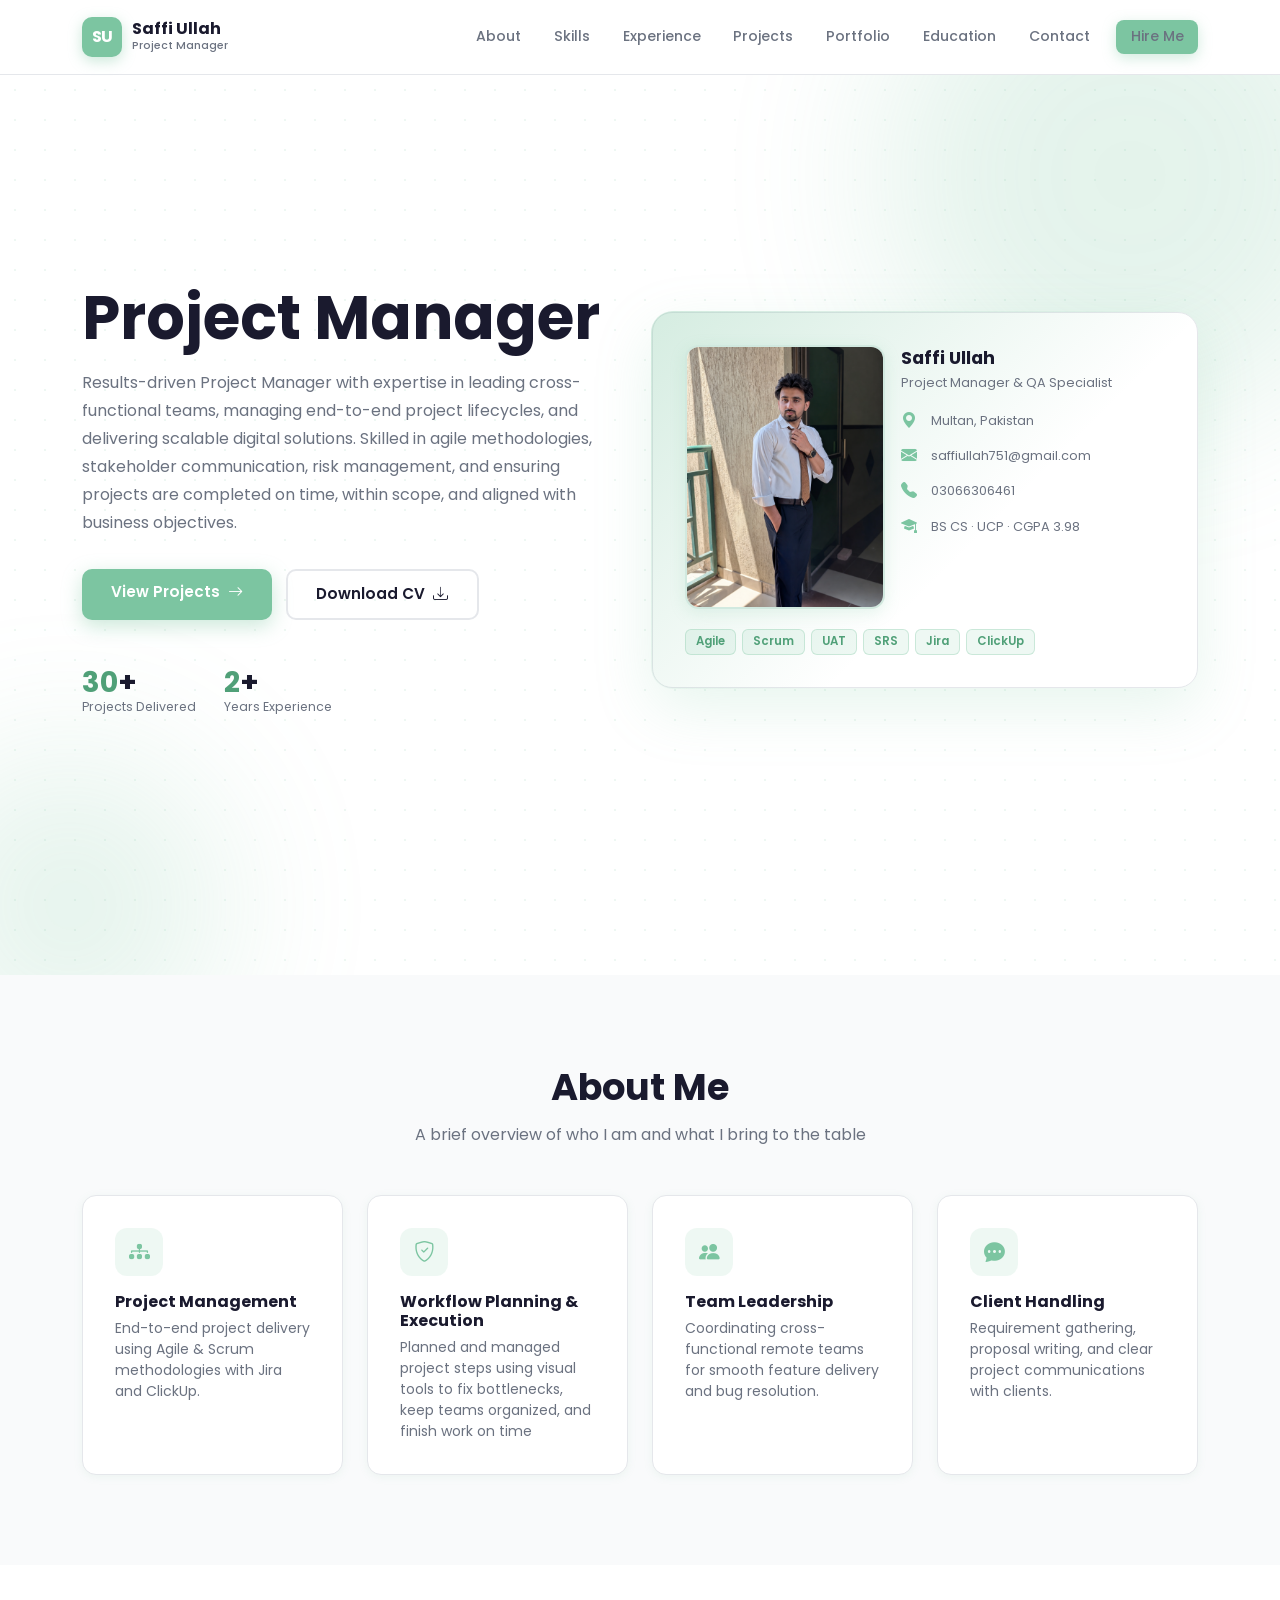
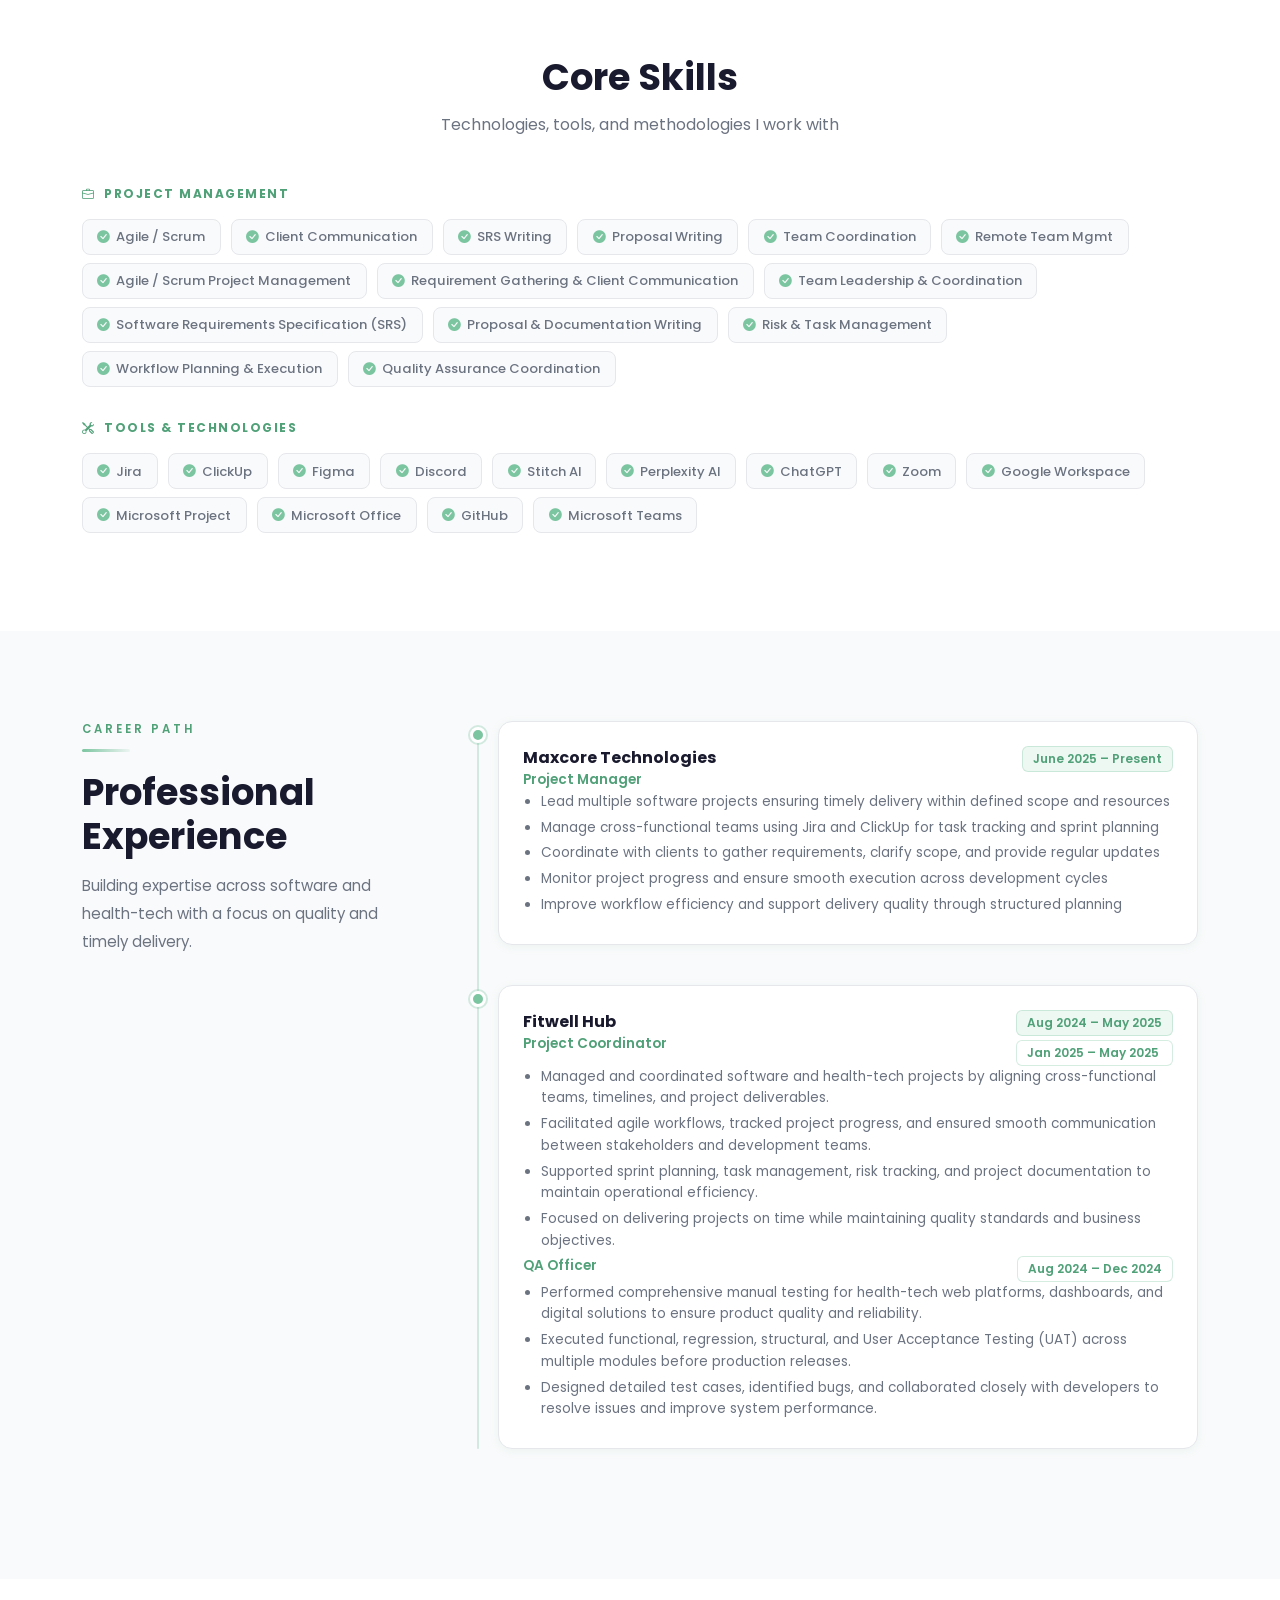
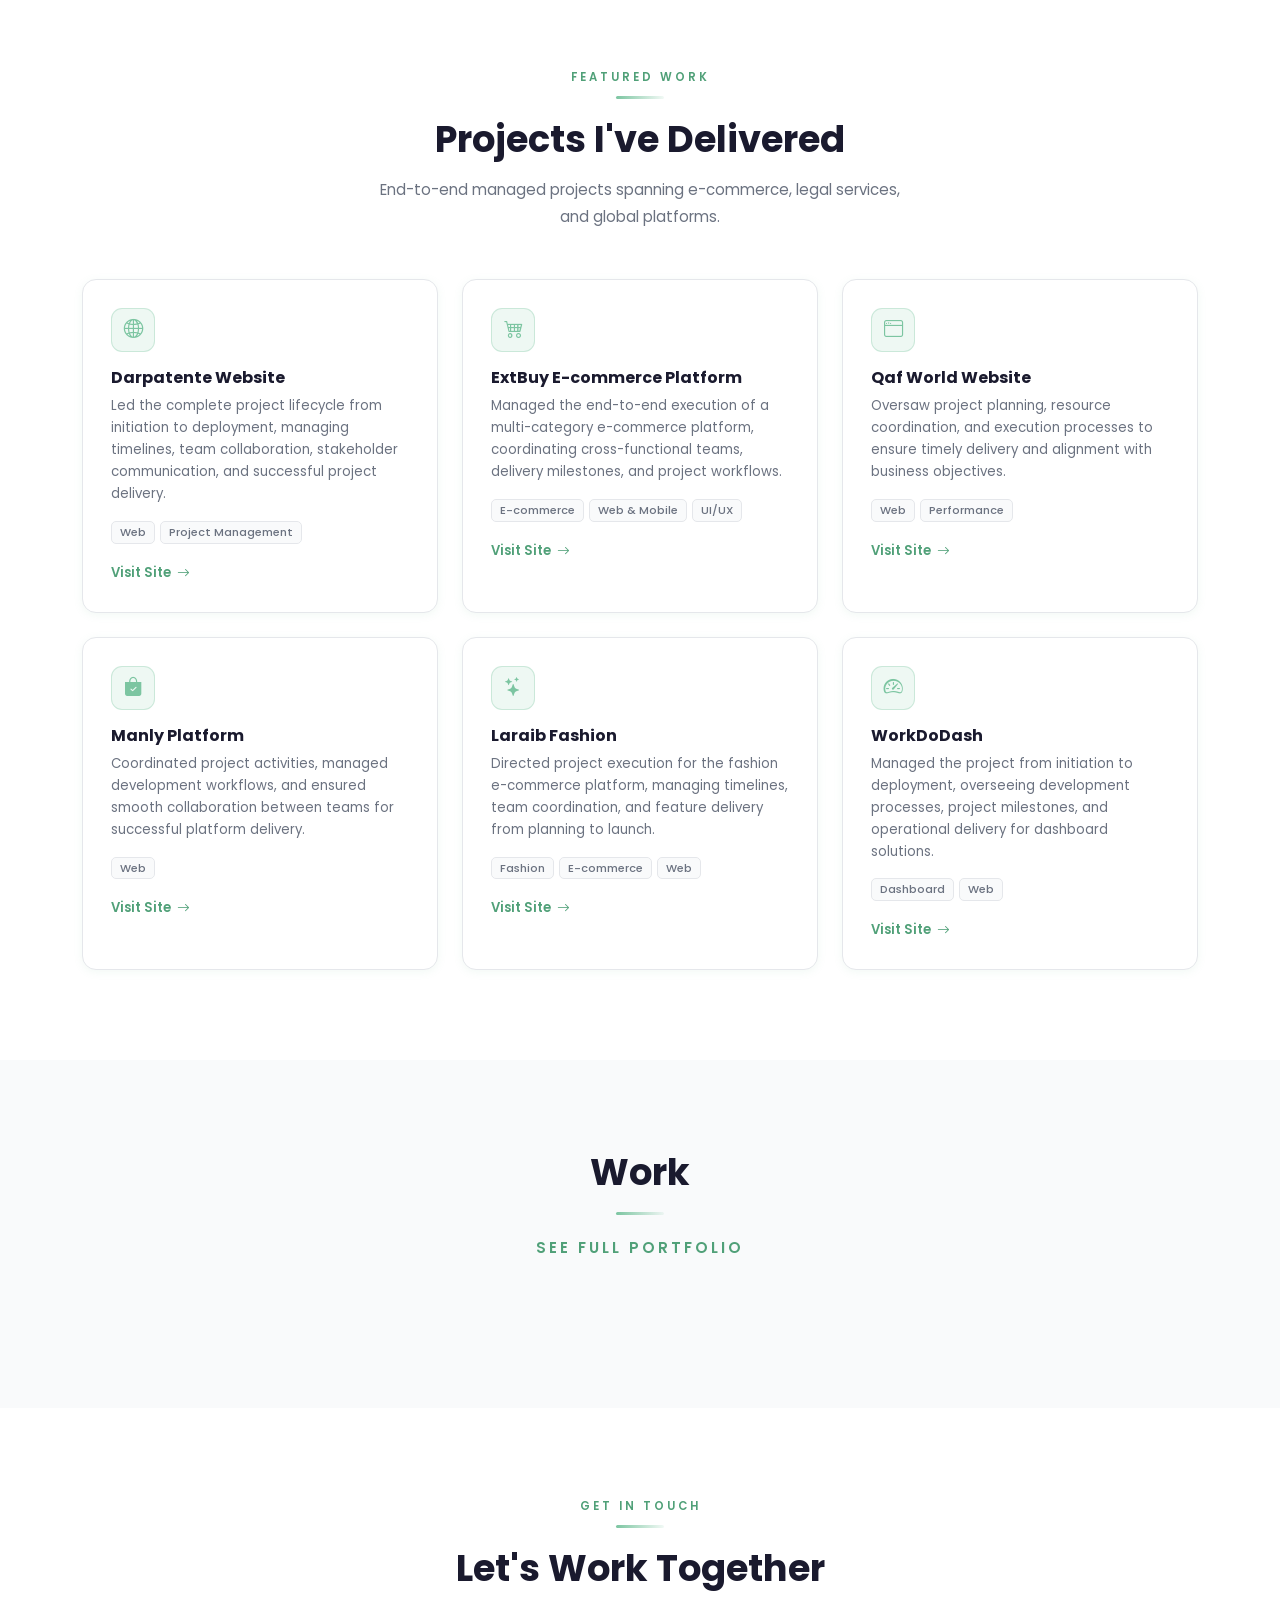
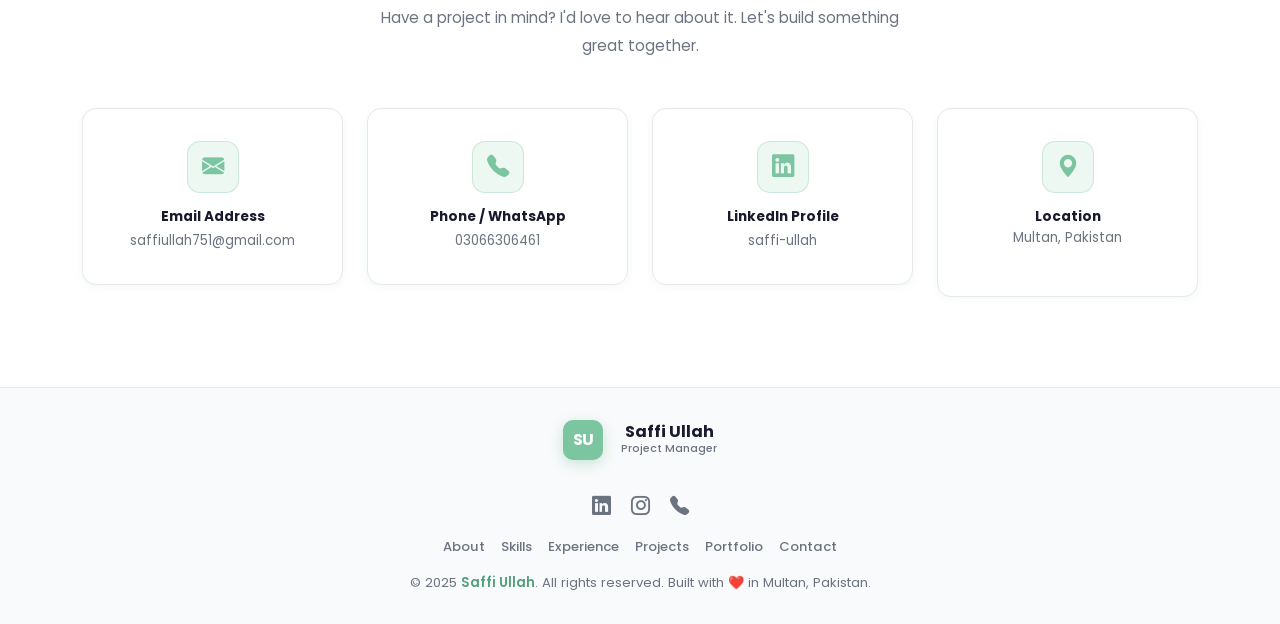
==== commit c3397295: "refactor: update layout alignment, add profile image, and remove QA tags from projects" ====
--- a/index.html
+++ b/index.html
@@ -22,7 +22,7 @@
         <div class="logo-mark">SU</div>
         <div class="logo-text d-flex flex-column">
           <span class="logo-name">Saffi Ullah</span>
-          <span class="logo-role ms-3">Project Manager</span>
+          <span class="logo-role">Project Manager</span>
         </div>
       </a>
       <button class="navbar-toggler" type="button" data-bs-toggle="collapse" data-bs-target="#navMenu">
@@ -84,6 +84,9 @@
 
             <!-- Top Row: Left=Name+Info | Right=Image -->
             <div class="d-flex align-items-stretch gap-3 mb-3">
+              <div class="hc-square-img flex-shrink-0">
+                <img src="assets/images/profile image.png" alt="Saffi Ullah" />
+              </div>
 
               <!-- LEFT: Name, Role, Info rows -->
               <div class="d-flex flex-column overflow-hidden justify-content-between flex-grow-1">
@@ -121,7 +124,7 @@
   <!-- ═══════════════════════ ABOUT ═══════════════════════ -->
   <section id="about">
     <div class="container">
-      <div class="text-center mb-5 reveal">
+      <div class="text-start text-md-center mb-5 reveal">
         <div class="accent-line mx-auto"></div>
         <h2 class="section-title">About Me</h2>
         <p class="section-sub">A brief overview of who I am and what I bring to the table</p>
@@ -163,7 +166,7 @@
   <!-- ===== SKILLS ===== -->
   <section id="skills">
     <div class="container">
-      <div class="text-center mb-5 reveal">
+      <div class="text-start text-md-center mb-5 reveal">
         <div class="accent-line mx-auto"></div>
         <h2 class="section-title">Core Skills</h2>
         <p class="section-sub">Technologies, tools, and methodologies I work with</p>
@@ -233,7 +236,7 @@
               <div class="timeline-dot"></div>
 
               <div class="timeline-card">
-                <div class="timeline-header">
+                <div class="timeline-header flex-nowrap">
                   <div>
                     <div class="timeline-company">Maxcore Technologies</div>
                     <div class="timeline-role">Project Manager</div>
@@ -263,7 +266,7 @@
               <div class="timeline-card">
 
                 <!-- Project Coordinator -->
-                <div class="timeline-header">
+                <div class="timeline-header flex-nowrap">
                   <div>
                     <div class="timeline-company">Fitwell Hub</div>
                     <div class="timeline-role">Project Coordinator</div>
@@ -331,7 +334,7 @@
   <!-- ═══════════════════════ PROJECTS ═══════════════════════ -->
   <section id="projects">
     <div class="container">
-      <div class="text-center mb-5 reveal">
+      <div class="text-start text-md-center mb-5 reveal">
         <div class="section-label">Featured Work</div>
         <div class="divider mx-auto"></div>
         <h2 class="section-title">Projects I've Delivered</h2>
@@ -353,7 +356,6 @@
 
             <div class="project-tags">
               <span class="project-tag">Web</span>
-              <span class="project-tag">QA Testing</span>
               <span class="project-tag">Project Management</span>
             </div>
 
@@ -378,7 +380,6 @@
               <span class="project-tag">E-commerce</span>
               <span class="project-tag">Web & Mobile</span>
               <span class="project-tag">UI/UX</span>
-              <span class="project-tag">QA</span>
             </div>
 
             <a href="https://extbuy.om/" target="_blank" class="project-link">
@@ -400,7 +401,6 @@
 
             <div class="project-tags">
               <span class="project-tag">Web</span>
-              <span class="project-tag">QA</span>
               <span class="project-tag">Performance</span>
             </div>
 
@@ -423,7 +423,6 @@
 
             <div class="project-tags">
               <span class="project-tag">Web</span>
-              <span class="project-tag">QA</span>
             </div>
 
             <a href="https://manly.nl/" target="_blank" class="project-link">
@@ -468,7 +467,6 @@
 
             <div class="project-tags">
               <span class="project-tag">Dashboard</span>
-              <span class="project-tag">QA</span>
               <span class="project-tag">Web</span>
             </div>
 
@@ -493,7 +491,7 @@
   <!-- ═══════════════════════ CONTACT ═══════════════════════ -->
   <section id="contact">
     <div class="container">
-      <div class="text-center mb-5 reveal">
+      <div class="text-start text-md-center mb-5 reveal">
         <div class="section-label">Get In Touch</div>
         <div class="divider mx-auto"></div>
         <h2 class="section-title">Let's Work Together</h2>
@@ -548,7 +546,7 @@
         <div class="logo-mark me-2">SU</div>
         <div class="logo-text d-flex flex-column">
           <span class="logo-name">Saffi Ullah</span>
-          <span class="logo-role ms-3">Project Manager</span>
+          <span class="logo-role">Project Manager</span>
         </div>
       </a>
       <div class="social-icons">
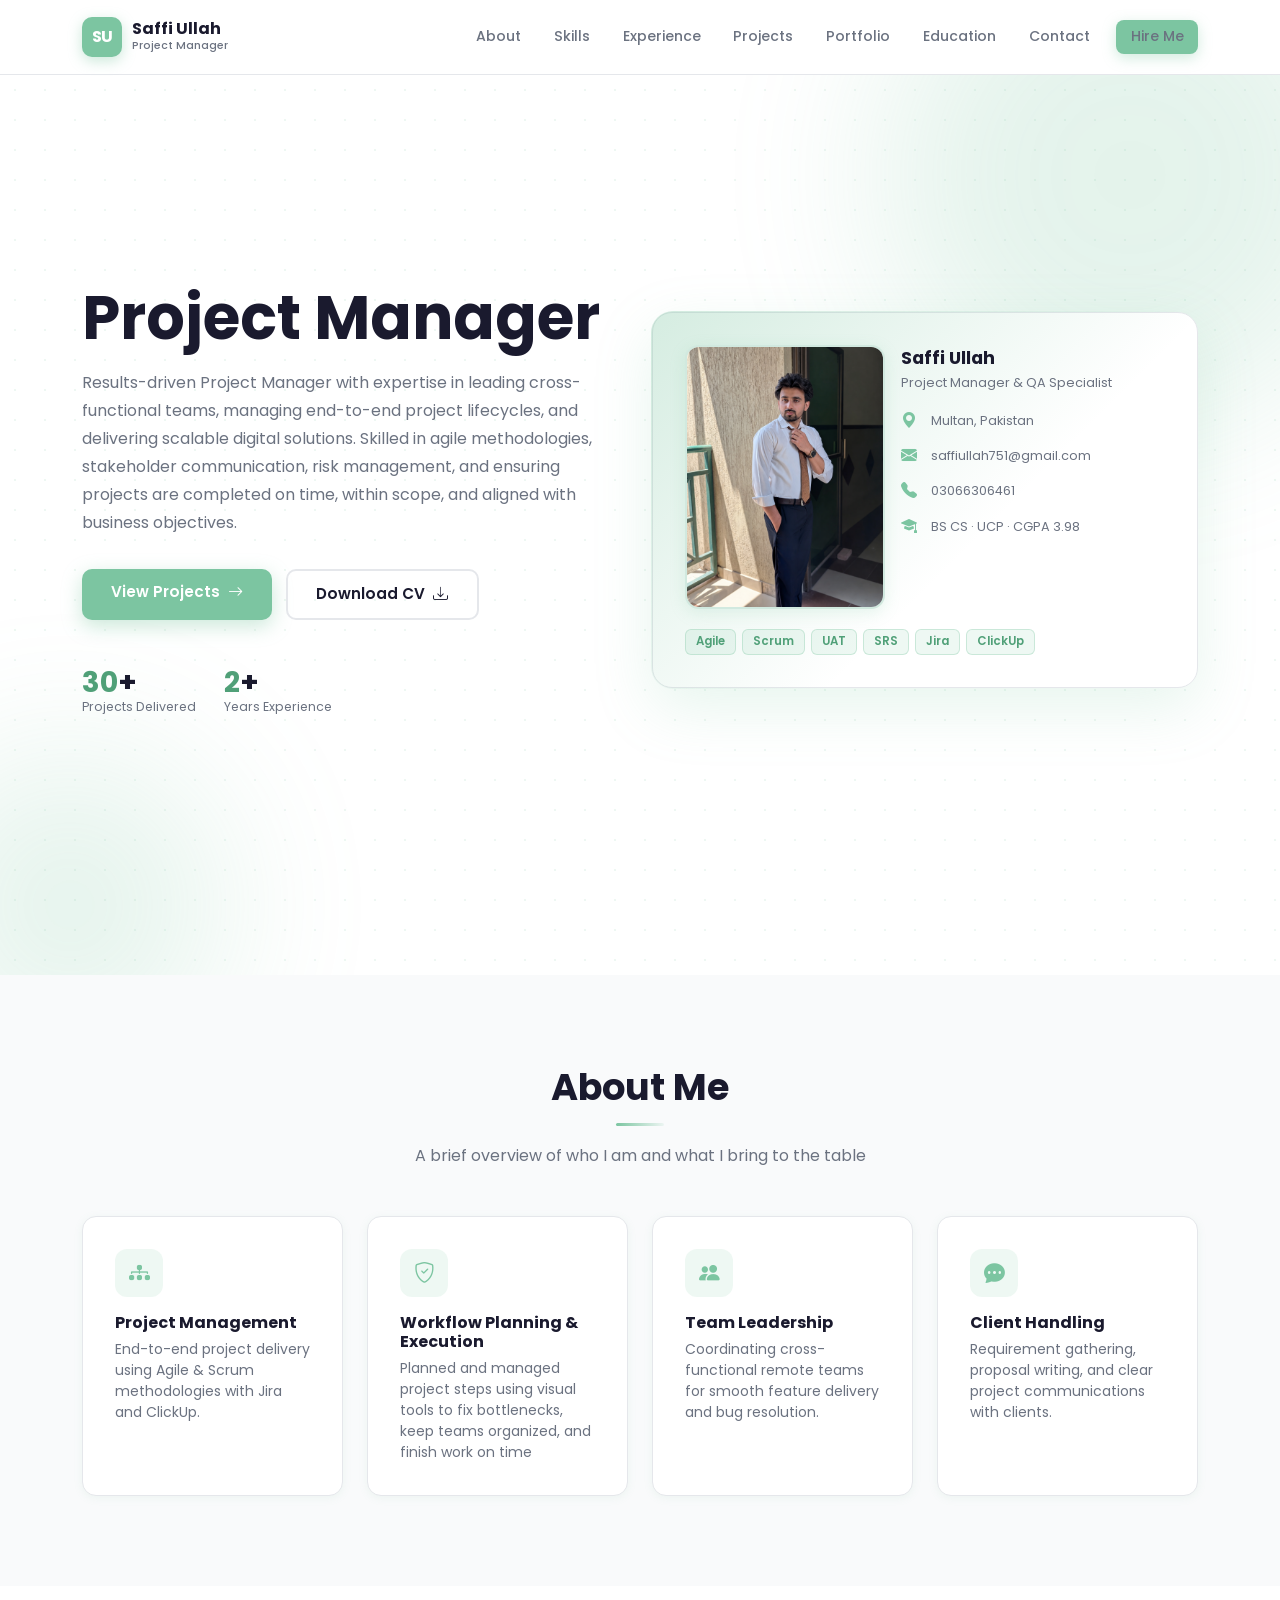
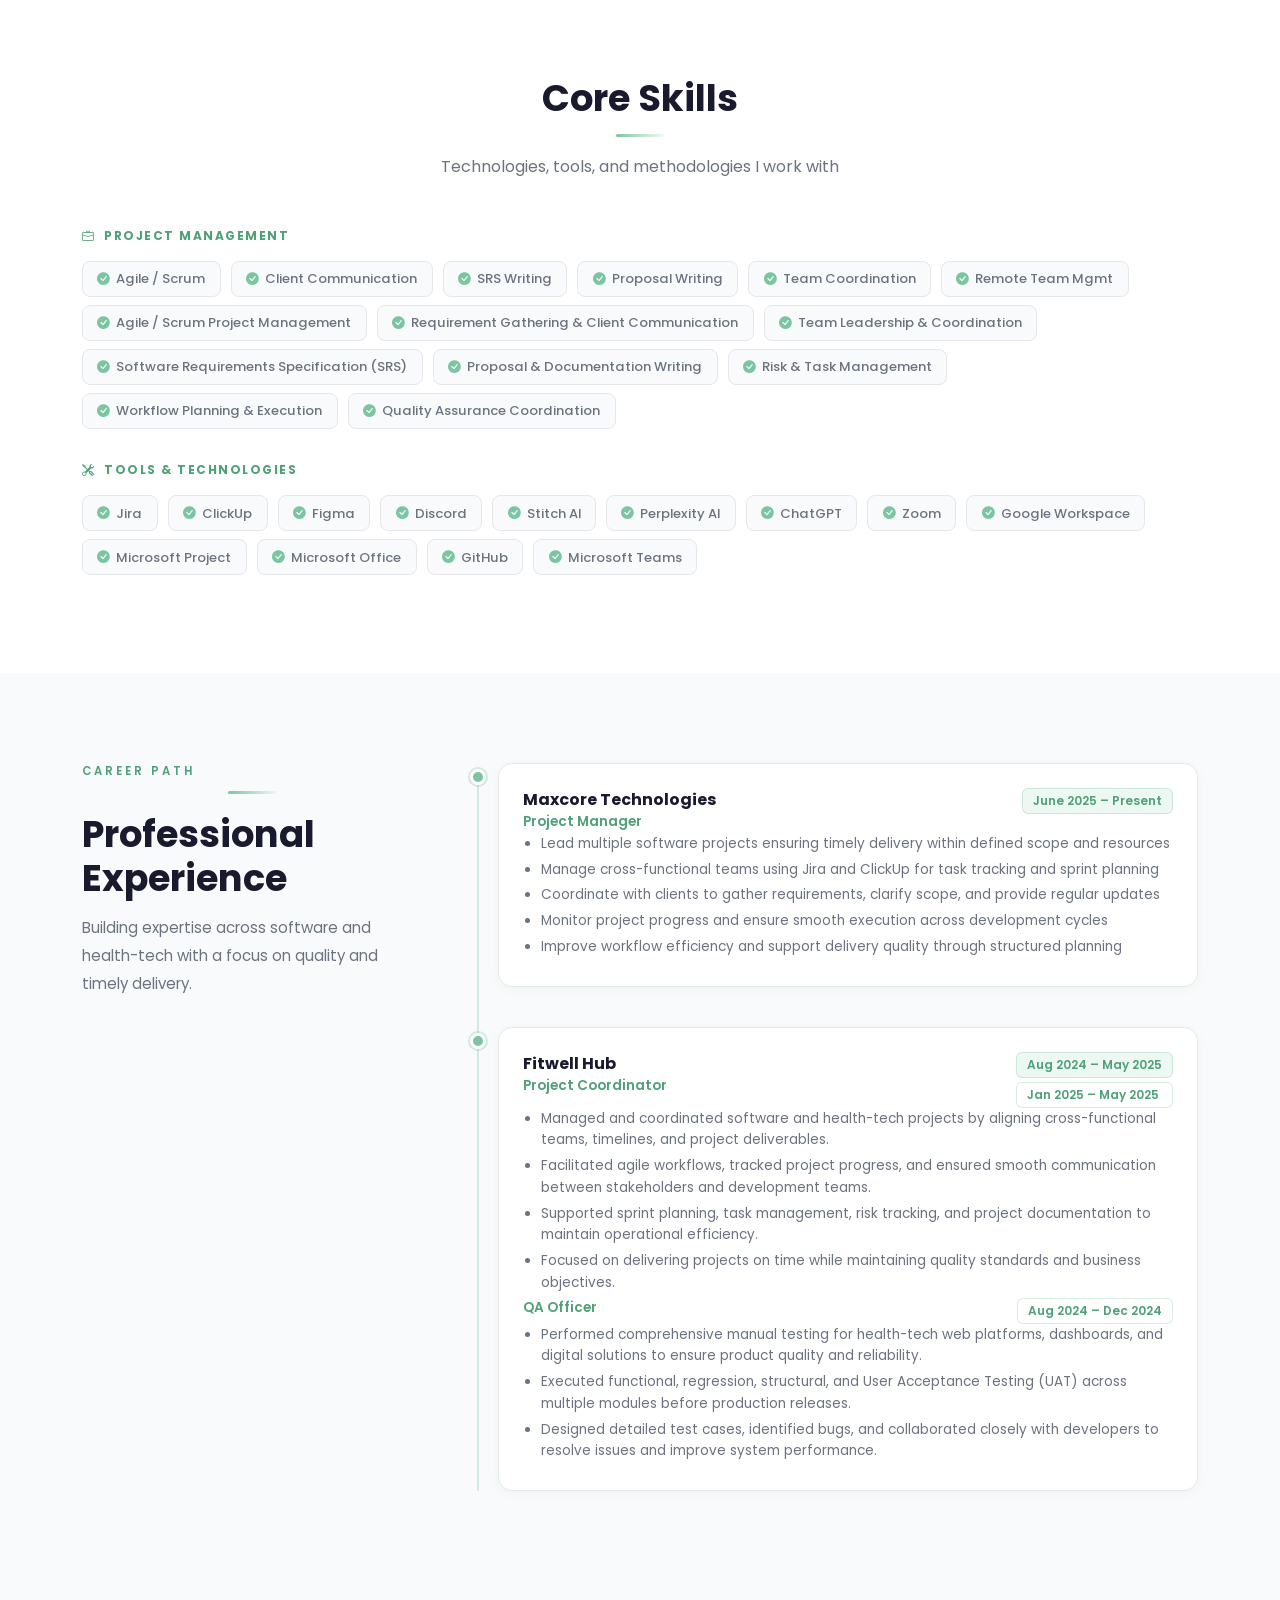
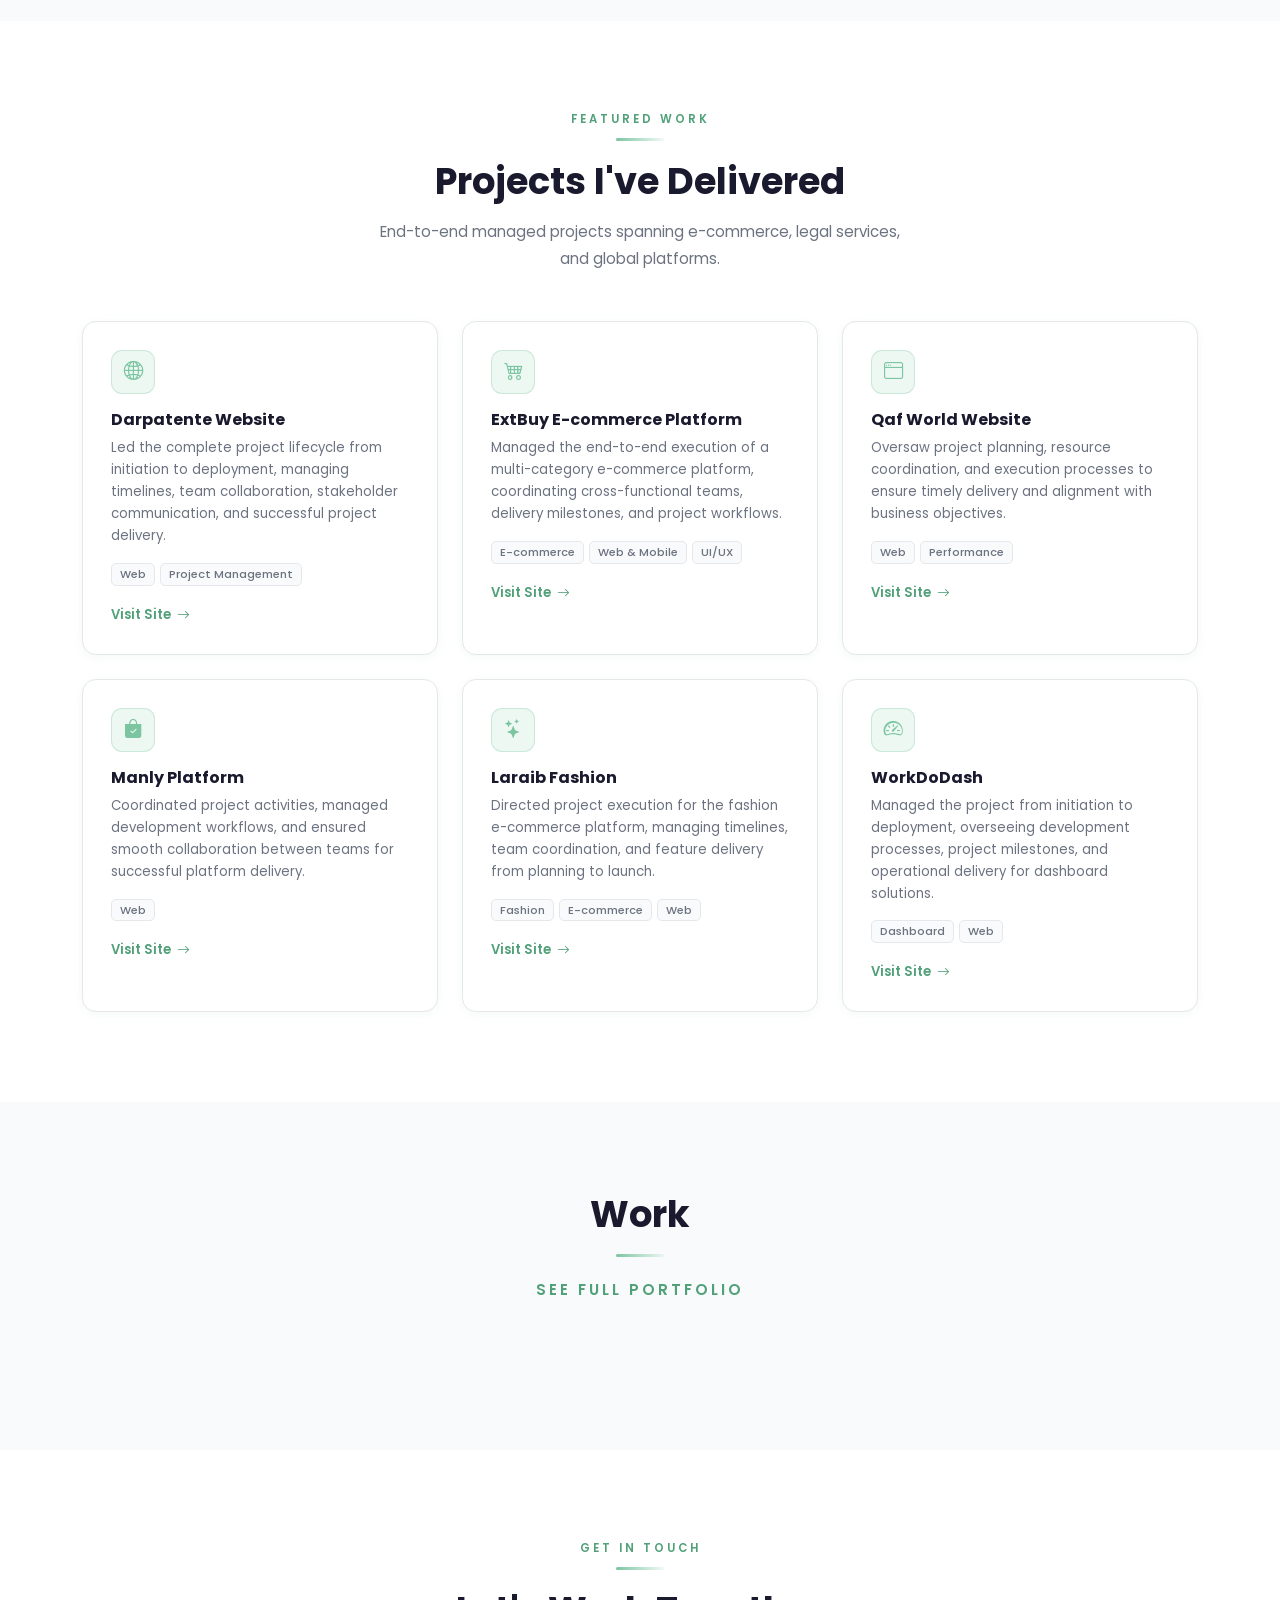
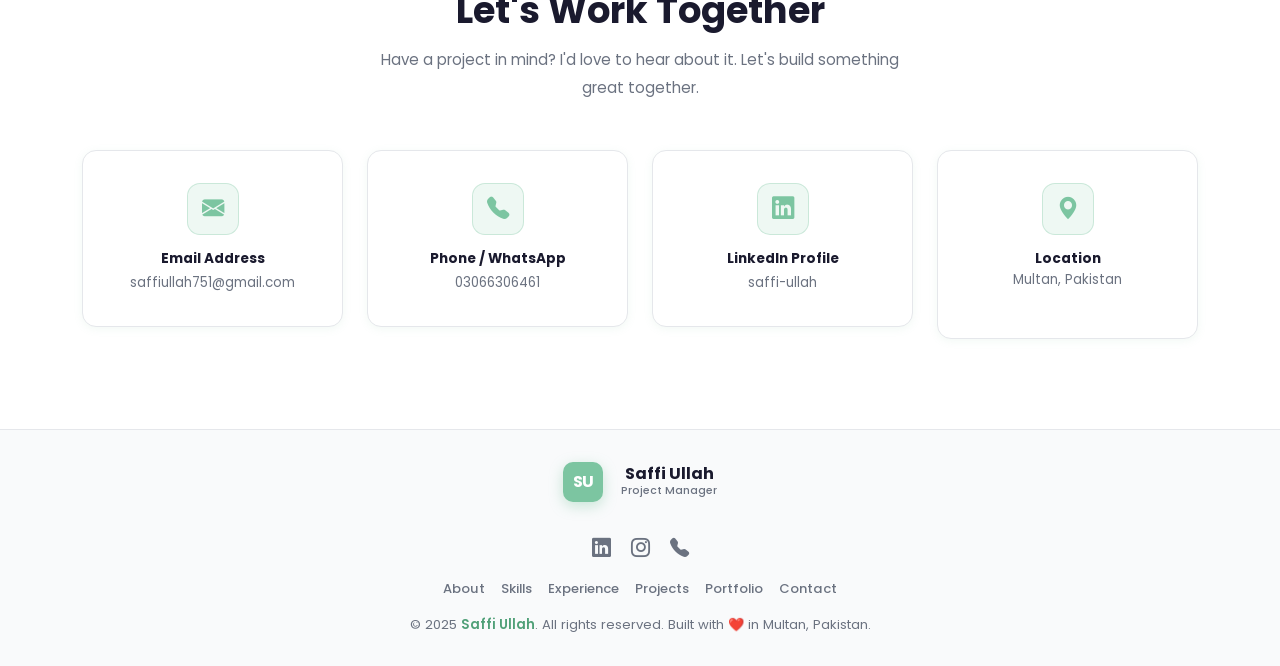
==== commit 2d8e9117: "update divider alignment classes for improved responsiveness across portfolio and index pages" ====
--- a/index.html
+++ b/index.html
@@ -127,6 +127,7 @@
       <div class="text-start text-md-center mb-5 reveal">
         <div class="accent-line mx-auto"></div>
         <h2 class="section-title">About Me</h2>
+        <div class="divider text-start mx-md-auto"></div>
         <p class="section-sub">A brief overview of who I am and what I bring to the table</p>
       </div>
       <div class="row g-4">
@@ -169,6 +170,7 @@
       <div class="text-start text-md-center mb-5 reveal">
         <div class="accent-line mx-auto"></div>
         <h2 class="section-title">Core Skills</h2>
+        <div class="divider text-start mx-md-auto"></div>
         <p class="section-sub">Technologies, tools, and methodologies I work with</p>
       </div>
       <div class="row g-4">
@@ -223,7 +225,7 @@
       <div class="row g-5">
         <div class="col-lg-4 reveal-left">
           <div class="section-label">Career Path</div>
-          <div class="divider"></div>
+          <div class="divider text-start mx-md-auto"></div>
           <h2 class="section-title">Professional<br>Experience</h2>
           <p class="section-desc">Building expertise across software and health-tech with a focus on quality and timely
             delivery.</p>
@@ -336,7 +338,7 @@
     <div class="container">
       <div class="text-start text-md-center mb-5 reveal">
         <div class="section-label">Featured Work</div>
-        <div class="divider mx-auto"></div>
+        <div class="divider text-start mx-md-auto"></div>
         <h2 class="section-title">Projects I've Delivered</h2>
         <p class="section-desc mx-auto">End-to-end managed projects spanning e-commerce, legal services, and global
           platforms.</p>
@@ -493,7 +495,7 @@
     <div class="container">
       <div class="text-start text-md-center mb-5 reveal">
         <div class="section-label">Get In Touch</div>
-        <div class="divider mx-auto"></div>
+        <div class="divider text-start mx-md-auto"></div>
         <h2 class="section-title">Let's Work Together</h2>
         <p class="section-desc mx-auto">Have a project in mind? I'd love to hear about it. Let's build something great
           together.</p>
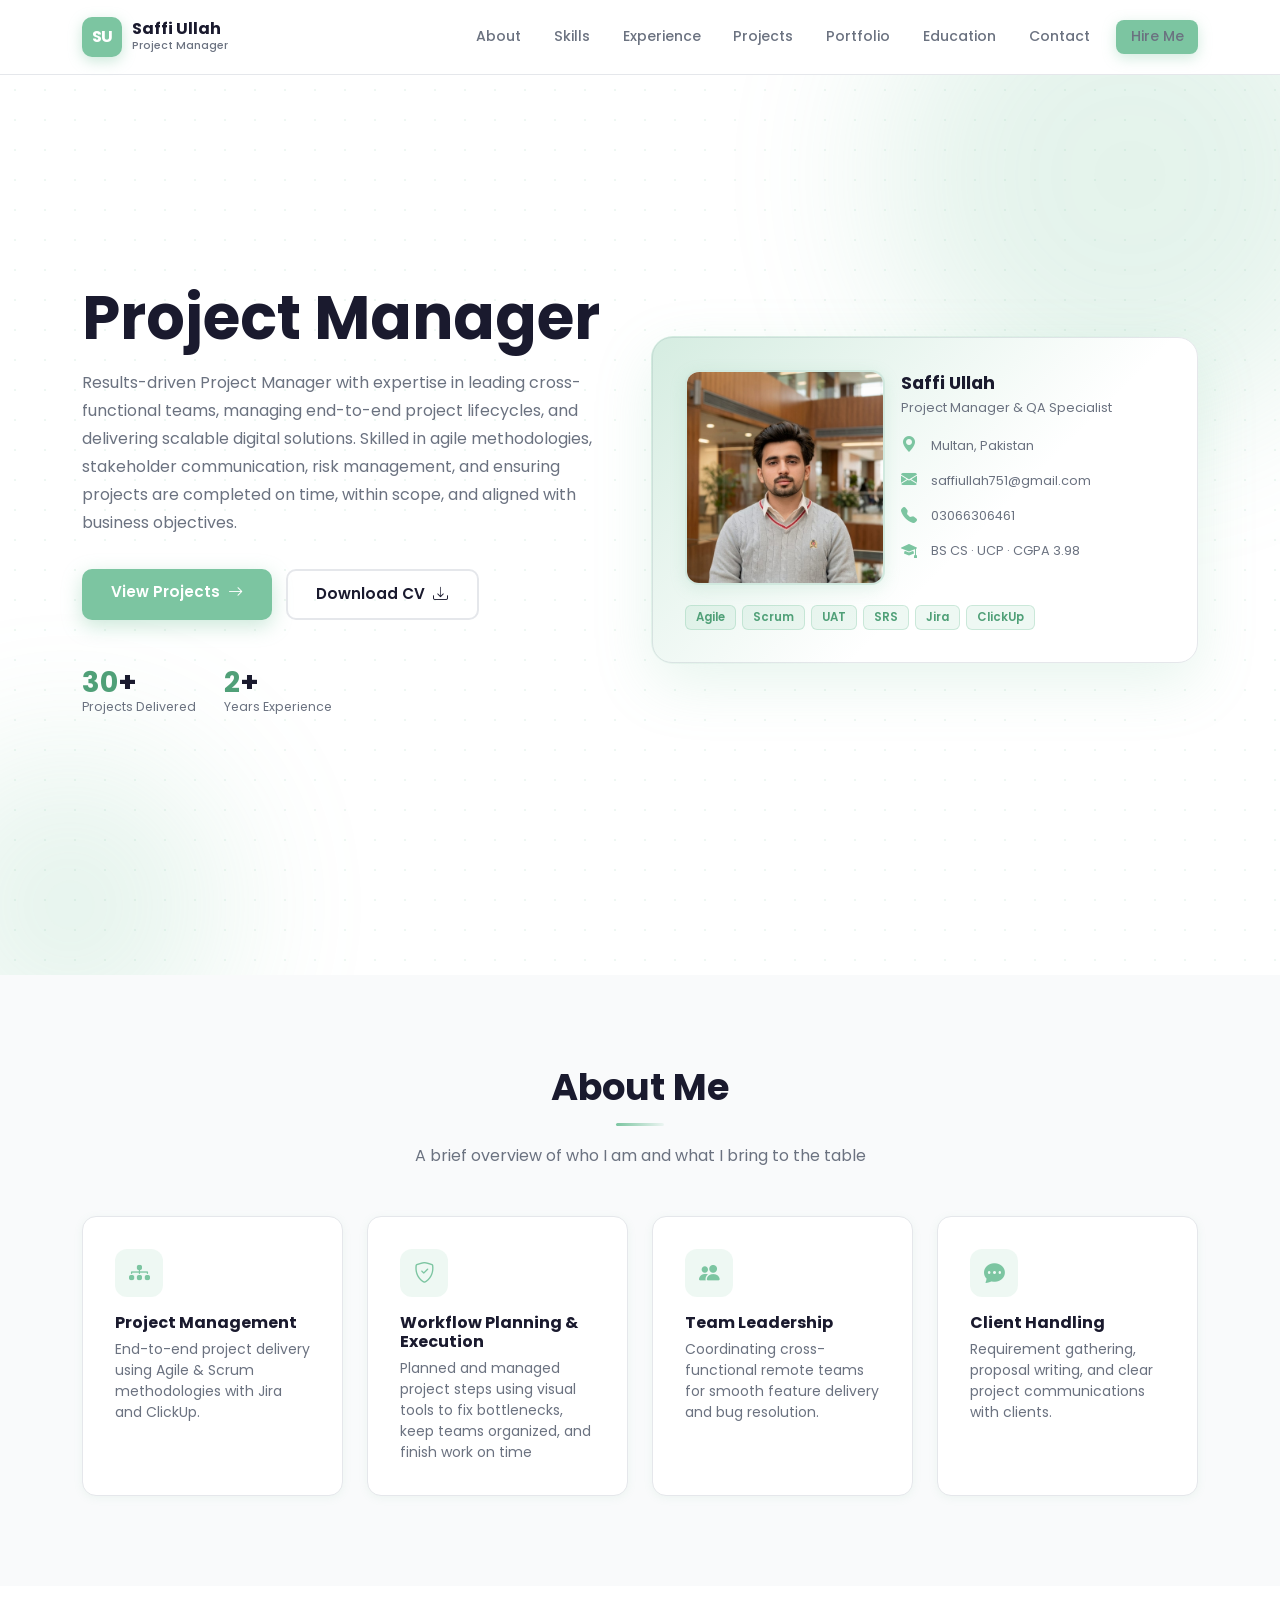
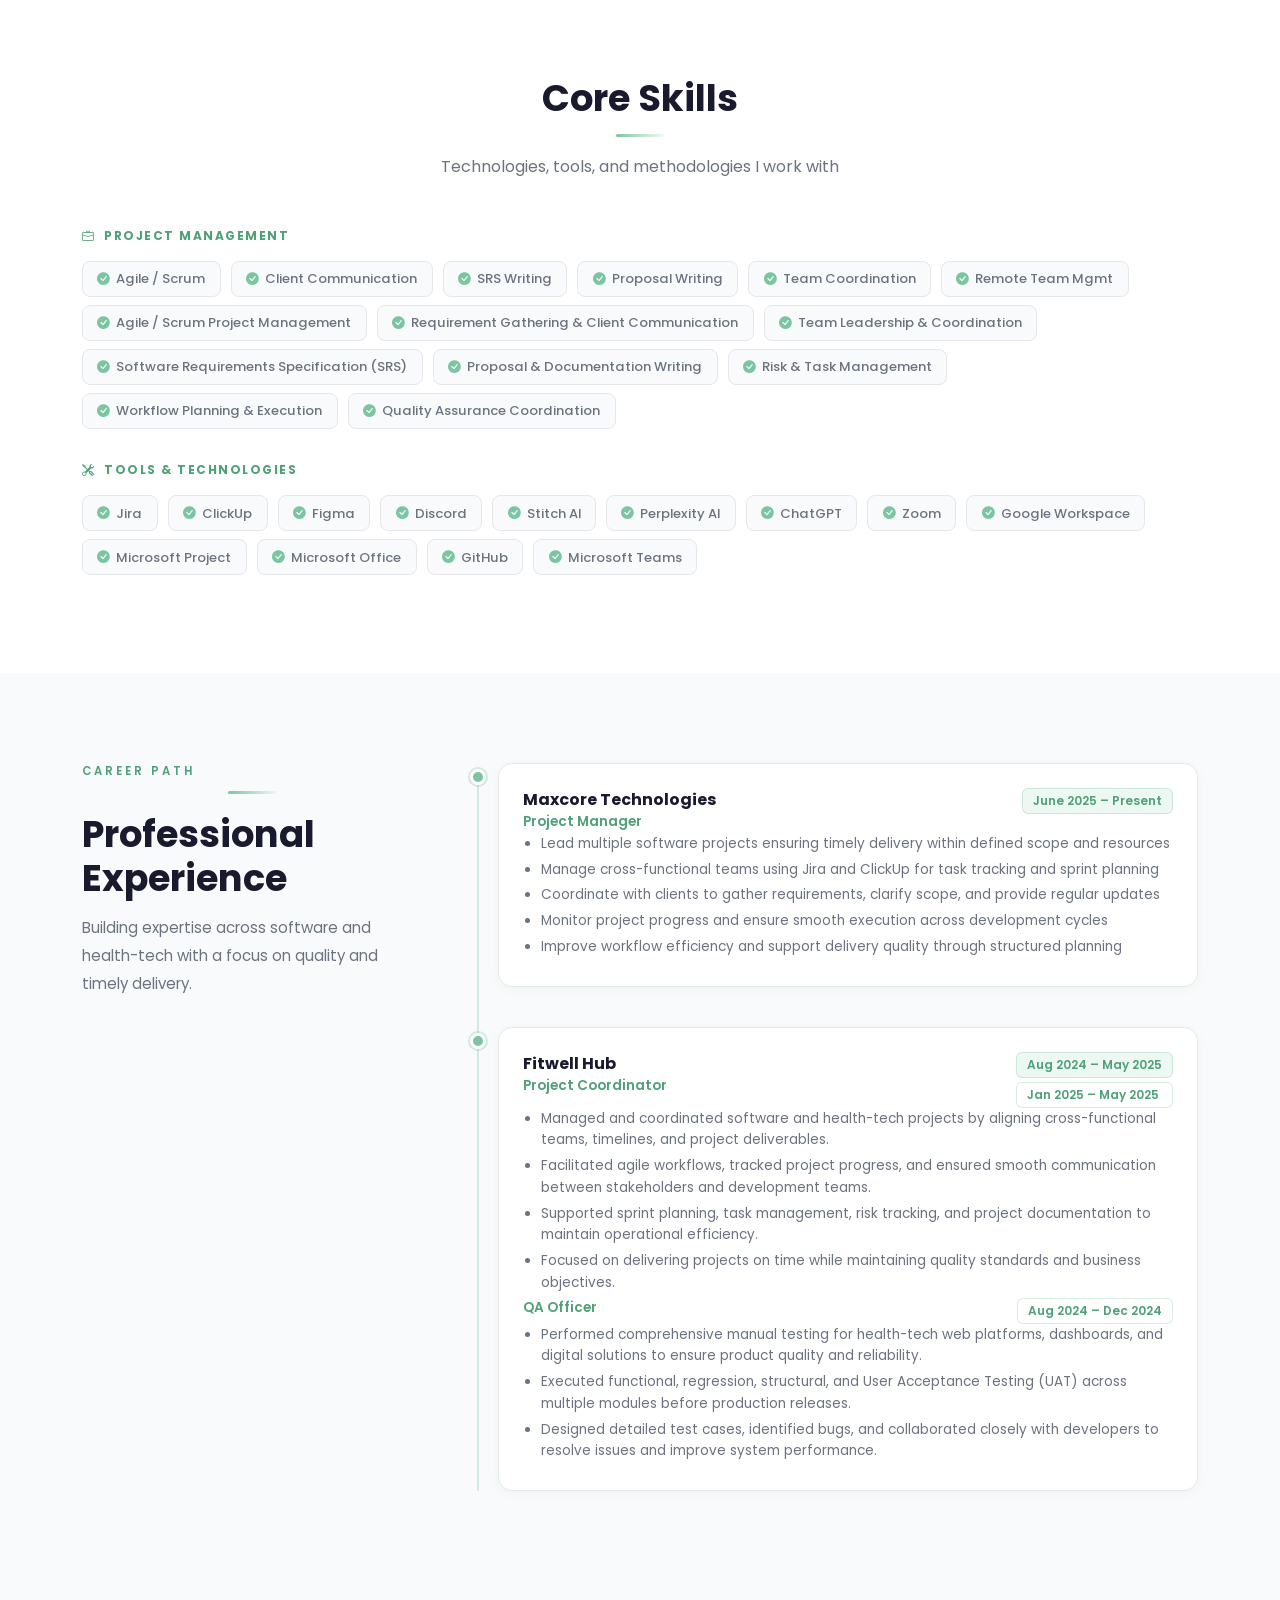
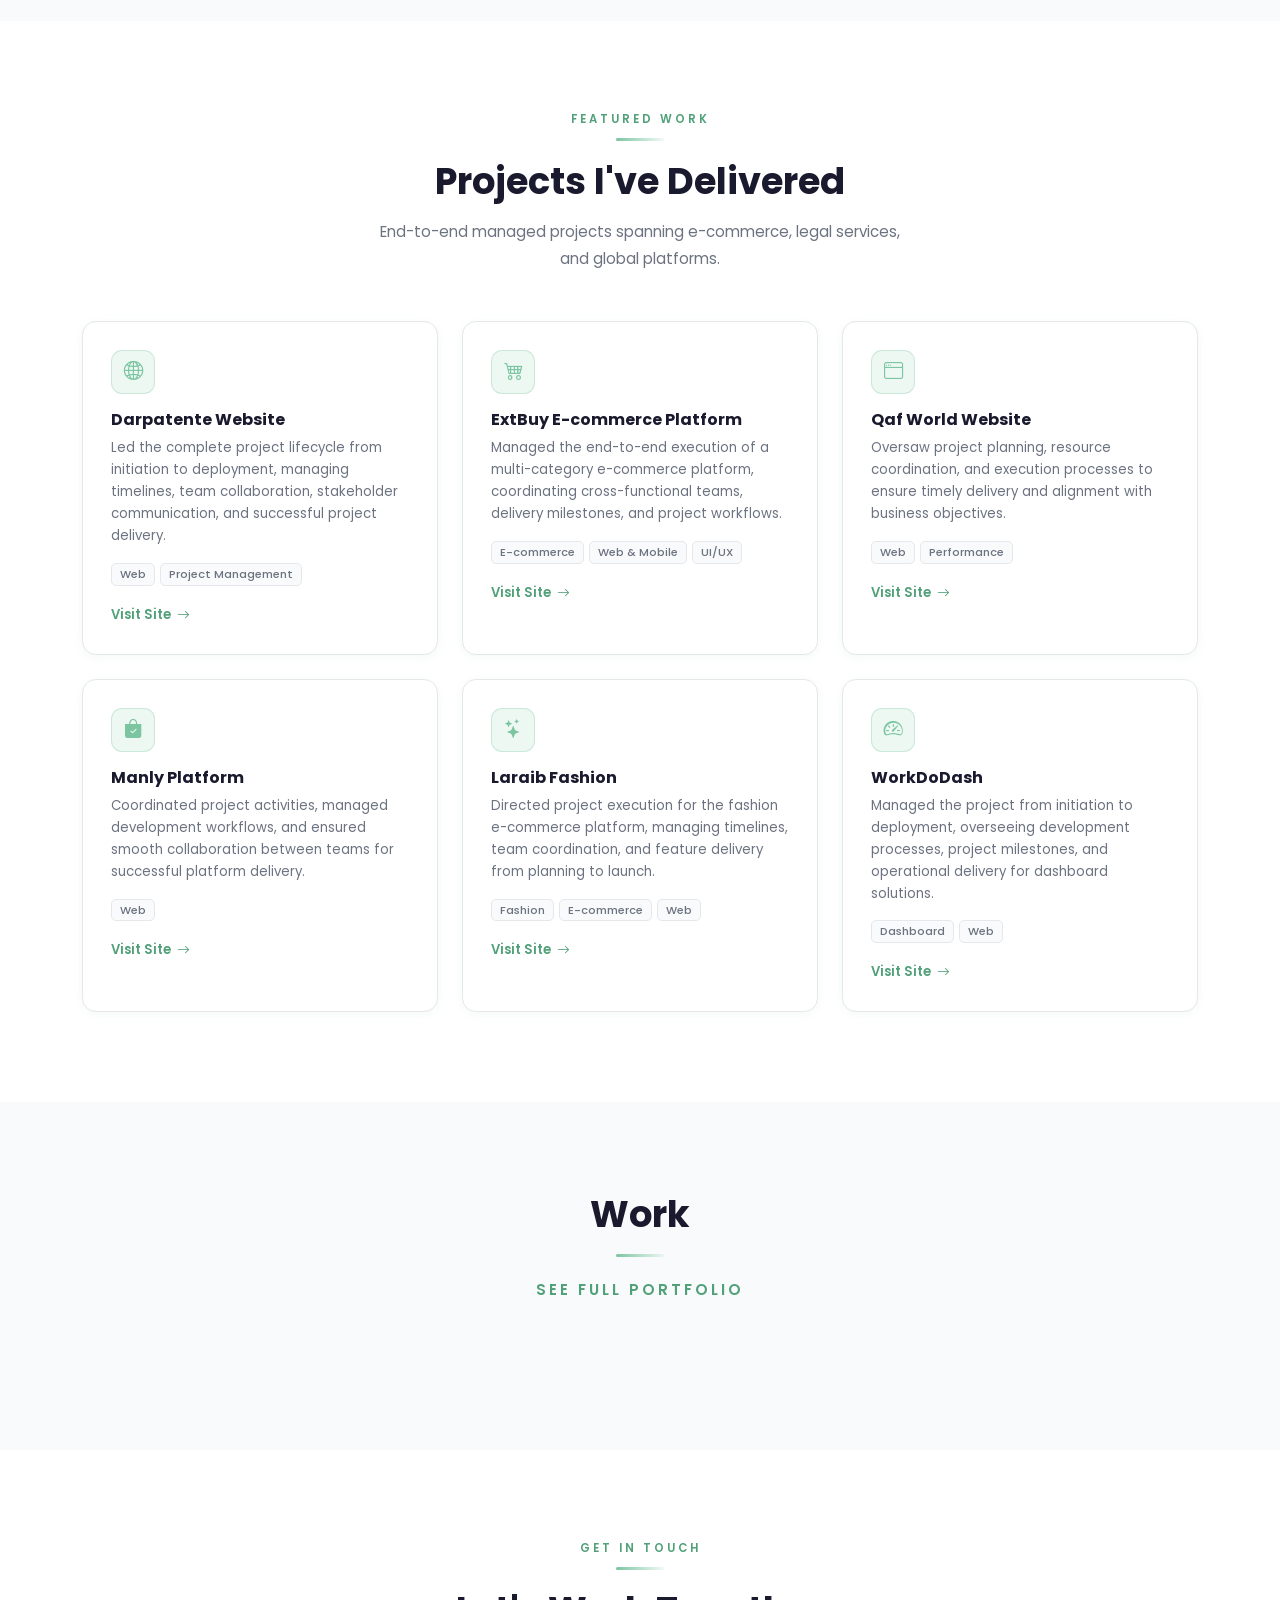
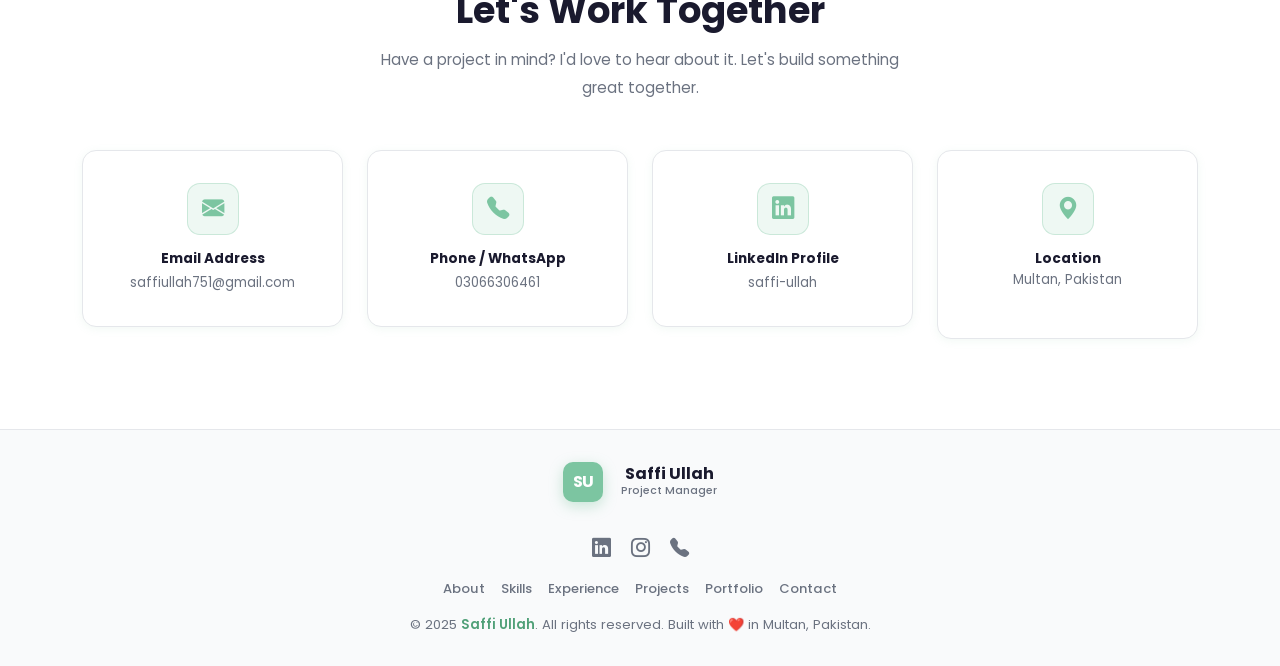
==== commit 28ae73c8: "Update index.html" ====
--- a/index.html
+++ b/index.html
@@ -85,7 +85,7 @@
             <!-- Top Row: Left=Name+Info | Right=Image -->
             <div class="d-flex align-items-stretch gap-3 mb-3">
               <div class="hc-square-img flex-shrink-0">
-                <img src="assets/images/profile image.png" alt="Saffi Ullah" />
+                <img src="assets/images/Profile img.jpeg" alt="Saffi Ullah" />
               </div>
 
               <!-- LEFT: Name, Role, Info rows -->
@@ -241,7 +241,7 @@
                 <div class="timeline-header flex-nowrap">
                   <div>
                     <div class="timeline-company">Maxcore Technologies</div>
-                    <div class="timeline-role">Project Manager</div>
+                    <div class="timeline-role project">Project Manager</div>
                   </div>
 
                   <span class="timeline-period">June 2025 – Present</span>
@@ -579,4 +579,4 @@
   <script src="assets/script.js"></script>
 </body>
 
-</html>+</html>
--- a/assets/style.css
+++ b/assets/style.css
@@ -679,6 +679,9 @@
     color: var(--accent-dark);
     font-weight: 600;
 }
+.project{
+    white-space: nowrap !important;
+}
 
 .timeline-period {
     font-size: 0.75rem;
